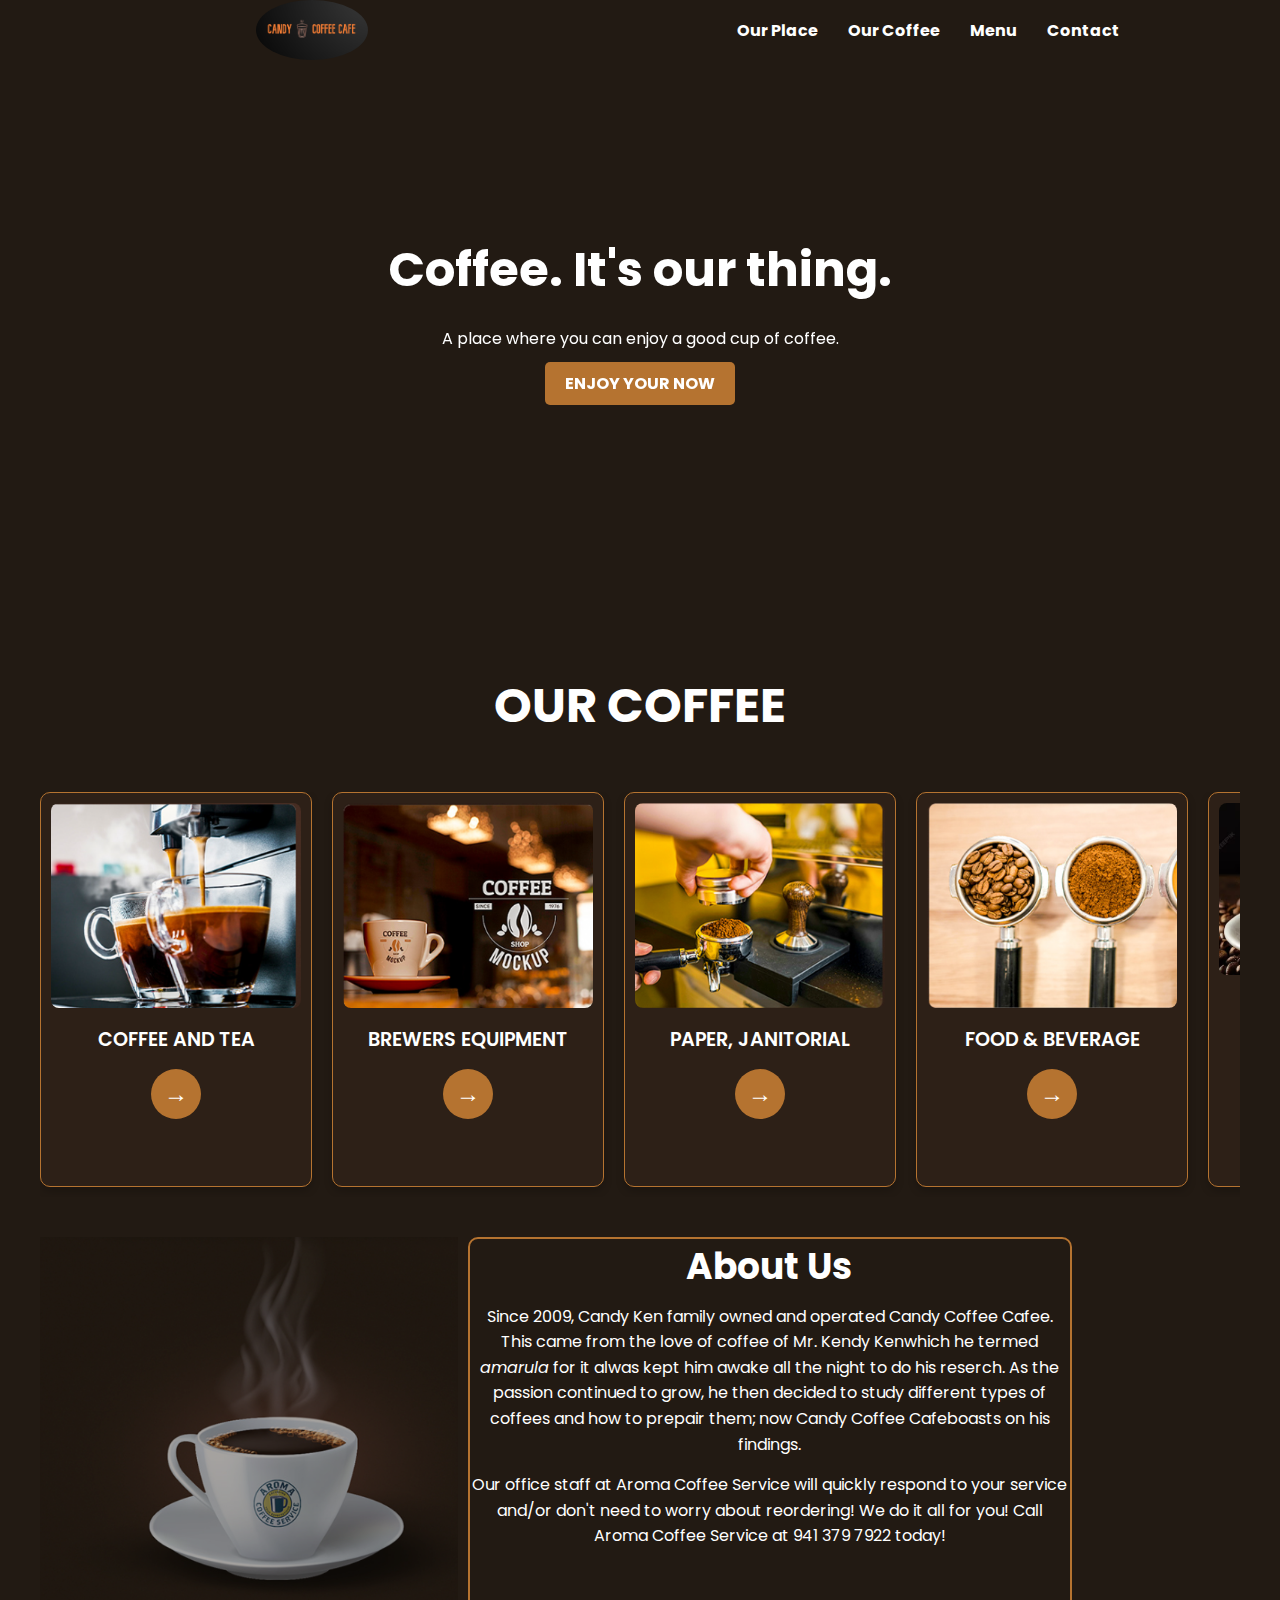
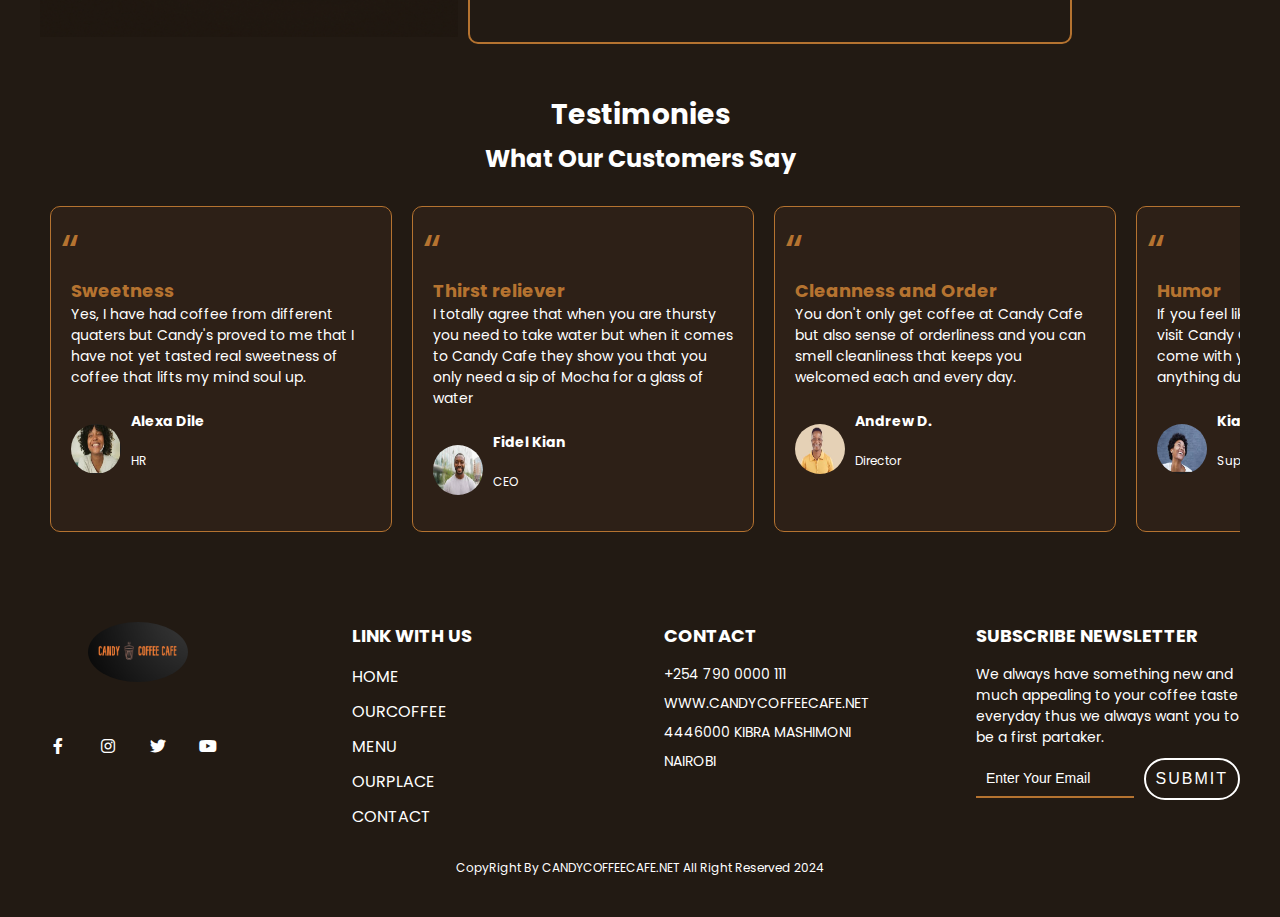
==== index.html @ 26abea7a "Removed slash from css link in index.html" ====
<!DOCTYPE html>
<html lang="en">
  <head>
    <meta charset="UTF-8" />
    <meta name="viewport" content="width=device-width, initial-scale=1.0" />
    <title>Candy Coffee Cafe</title>
    <link rel="stylesheet" href="css/style.css" />
    <link
      rel="stylesheet"
      href="https://cdnjs.cloudflare.com/ajax/libs/font-awesome/6.0.0-beta3/css/all.min.css"
    />
    <link rel="preconnect" href="https://fonts.googleapis.com" />
    <link rel="preconnect" href="https://fonts.gstatic.com" crossorigin />
    <link
      href="https://fonts.googleapis.com/css2?family=Kanit:ital,wght@0,100;0,200;0,300;0,400;0,500;0,600;0,700;0,800;0,900;1,100;1,200;1,300;1,400;1,500;1,600;1,700;1,800;1,900&family=Poppins:ital,wght@0,100;0,200;0,300;0,400;0,500;0,600;0,700;0,800;0,900;1,100;1,200;1,300;1,400;1,500;1,600;1,700;1,800;1,900&display=swap"
      rel="stylesheet"
    />
  </head>
  <body>
    <!-- Navbar -->
    <header>
      <div class="container">
        <nav class="navbar">
          <div class="logo">
            <img src="./images/home/logo.png" alt="logo" class="logo" />
          </div>

          <ul class="nav-links">
            <li><a href="#">Our Place</a></li>
            <li><a href="#">Our Coffee</a></li>
            <li><a href="#">Menu</a></li>
            <li><a href="contact.html" target="_blank">Contact</a></li>
          </ul>
        </nav>

        <!-- Hero Section with Video Background -->
        <section class="hero">
          <video
            class="background-video"
            src="./images/home/hvideo.mp4"
            autoplay
            muted
            loop
          ></video>
          <div class="hero-content">
            <h1>Coffee. It's our thing.</h1>
            <p>A place where you can enjoy a good cup of coffee.</p>
            <a href="#" class="btn">ENJOY YOUR NOW</a>
          </div>
        </section>
      </div>
    </header>

    <section class="our-service">
      <div class="container">
        <h2>OUR COFFEE</h2>
        <div class="service-container service-scrollable">
          <div class="service-card">
            <img src="./images/home/img1.png" alt="Coffee and Tea" />
            <div class="service-content">
              <h3>COFFEE AND TEA</h3>
              <a href="#" class="service-link">
                <span class="arrow">&rarr;</span>
              </a>
            </div>
          </div>
          <div class="service-card">
            <img src="./images/home/img.png" alt="Brewers Equipment" />
            <div class="service-content">
              <h3>BREWERS EQUIPMENT</h3>
              <a href="#" class="service-link">
                <span class="arrow">&rarr;</span>
              </a>
            </div>
          </div>
          <div class="service-card">
            <img src="./images/home/img2.png" alt="Paper, Janitorial" />
            <div class="service-content">
              <h3>PAPER, JANITORIAL</h3>
              <a href="#" class="service-link">
                <span class="arrow">&rarr;</span>
              </a>
            </div>
          </div>
          <div class="service-card">
            <img src="./images/home/img3.png" alt="Food & Beverage" />
            <div class="service-content">
              <h3>FOOD & BEVERAGE</h3>
              <a href="#" class="service-link">
                <span class="arrow">&rarr;</span>
              </a>
            </div>
          </div>

          <div class="service-card">
            <img src="./images/home/img4.png" alt="Brewers Equipment" />
            <div class="service-content">
              <h3>BREWERS EQUIPMENT</h3>
              <a href="#" class="service-link">
                <span class="arrow">&rarr;</span>
              </a>
            </div>
          </div>

          <div class="service-card">
            <img src="./images/home/img5.png" alt="Brewers Equipment" />
            <div class="service-content">
              <h3>BREWERS EQUIPMENT</h3>
              <a href="#" class="service-link">
                <span class="arrow">&rarr;</span>
              </a>
            </div>
          </div>
        </div>
      </div>
    </section>

    <!-- ABOUT US -->
    <div class="container">
      <div class="about-section">
        <div class="coffee-cup">
          <img src="./images/home/abt.png" alt="Coffee Cup" />
        </div>
        <div class="about-content">
          <h2>About Us</h2>
          <p>
            Since 2009, Candy Ken family owned and operated Candy Coffee Cafee. This came from the love of coffee of Mr. Kendy Kenwhich he termed <i>amarula</i> for it alwas kept him awake all the night to do his reserch. As the passion continued to grow, he then decided to study different types of coffees and how to prepair them; now Candy Coffee Cafeboasts on his findings.
          </p>
          <p>
            Our office staff at Aroma Coffee Service will quickly respond to
            your service and/or don't need to worry about reordering! We do it
            all for you! Call Aroma Coffee Service at 941 379 7922 today!
          </p>
          <!-- <button class="shop-button">Shop Now</button> -->
        </div>
      </div>
    </div>

    <!-- testimonials -->
    <section>
      <div class="container">
        <div class="testimonials monials-scrollable">
          <h2 class="title">Testimonies</h2>
          <h3 class="subtitle">What Our Customers Say</h3>

          <div class="testimonial-slider">
            <div class="testimonial-card">
              <div class="quote">“</div>
              <h4>Sweetness</h4>
              <p>
                Yes, I have had coffee from different quaters but Candy's proved
                to me that I have not yet tasted real sweetness of coffee that
                lifts my mind soul up.
              </p>
              <div class="author">
                <img src="./images/home/tet2.png" alt="Customer Image" />
                <div>
                  <p class="name">Alexa Dile</p>
                  <br />
                  <p class="position">HR</p>
                </div>
              </div>
            </div>

            <div class="testimonial-card">
              <div class="quote">“</div>
              <h4>Thirst reliever</h4>
              <p>
                I totally agree that when you are thursty you need to take water
                but when it comes to Candy Cafe they show you that you only need
                a sip of Mocha for a glass of water
              </p>
              <div class="author">
                <img src="./images/home/tet.png" alt="Customer Image" />
                <div>
                  <p class="name">Fidel Kian</p>
                  <br />
                  <p class="position">CEO</p>
                </div>
              </div>
            </div>

            <div class="testimonial-card">
              <div class="quote">“</div>
              <h4>Cleanness and Order</h4>
              <p>
                You don't only get coffee at Candy Cafe but also sense of
                orderliness and you can smell cleanliness that keeps you
                welcomed each and every day.
              </p>
              <div class="author">
                <img src="./images/home/tet3.png" alt="Customer Image" />
                <div>
                  <p class="name">Andrew D.</p>
                  <br />
                  <p class="position">Director</p>
                </div>
              </div>
            </div>

            <div class="testimonial-card">
              <div class="quote">“</div>
              <h4>Humor</h4>
              <p>
                If you feel like you are bored or dull kindly visit Candy Coffee
                Cafe and I bet you will come with your spirits elevated to
                tackle anything during the day.
              </p>
              <div class="author">
                <img src="./images/home/tet1.png" alt="Customer Image" />
                <div>
                  <p class="name">Kiarie Andia</p>
                  <br />
                  <p class="position">Supervisor</p>
                </div>
              </div>
            </div>

            <div class="testimonial-card">
              <div class="quote">“</div>
              <h4>Real Coffee Taste</h4>
              <p>
                Please if you feel like the coffee you make doesn't satisfy your
                urge try paying Candy Coffee Caffee a visit for only there your
                real urge of real coffee will be desolved.
              </p>
              <div class="author">
                <img src="./images/home/tet5.png" alt="Customer Image" />
                <div>
                  <p class="name">Kenny K.</p>
                  <br />
                  <p class="position">Doctor</p>
                </div>
              </div>
            </div>

            <div class="testimonial-card">
              <div class="quote">“</div>
              <h4>Sweet and Swift</h4>
              <p>
                They don't just serve you coffee but they also show you what
                time management looks like interms of serving you the coffee azn
                they don't help you waste your precious time
              </p>
              <div class="author">
                <img src="./images/home/tet6.png" alt="Customer Image" />
                <div>
                  <p class="name">Prince Khan</p>
                  <br />
                  <p class="position">Business-acumen</p>
                </div>
              </div>
            </div>
          </div>
        </div>
      </div>
    </section>

    <!-- Footer -->
    <footer class="footer-container">
      <div class="footer-left">
        <img
          src="./images/home/logo.png"
          alt="Candy coffee cafe Service Logo"
          class="logo"
        />
        <div class="social-icons">
          <a href="#"><i class="fab fa-facebook-f"></i></a>
          <a href="#"><i class="fab fa-instagram"></i></a>
          <a href="#"><i class="fab fa-twitter"></i></a>
          <a href="#"><i class="fab fa-youtube"></i></a>
        </div>
      </div>

      <div class="quick-links">
        <h4>LINK WITH US</h4>
        <ul>
          <li><a href="#">HOME</a></li>
          <li><a href="#">OURCOFFEE</a></li>
          <li><a href="#">MENU</a></li>
          <li><a href="#">OURPLACE</a></li>
          <li><a href="./contact.html" target="_blank">CONTACT</a></li>
        </ul>
      </div>

      <div class="contact-info">
        <h4>CONTACT</h4>
        <p>+254 790 0000 111</p>
        <p><a href="mailto:candycoffeecafe.net">WWW.CANDYCOFFEECAFE.NET</a></p>
        <p>4446000 KIBRA MASHIMONI</p>
        <p>NAIROBI</p>
      </div>

      <div class="newsletter">
        <h4>SUBSCRIBE NEWSLETTER</h4>
        <p>
          We always have something new and much appealing to your coffee taste
          everyday thus we always want you to be a first partaker.
        </p>
        <form>
          <div class="mail-box">
            <input
              type="email"
              name="email"
              placeholder="Enter Your Email"
              class="input"
            />
            <button class="subscribe-btn" type="submit">submit</button>
          </div>
        </form>
      </div>

      <div class="footer-bottom">
        <p>CopyRight By CANDYCOFFEECAFE.NET All Right Reserved 2024</p>
      </div>
    </footer>
  </body>
</html>
---- css/style.css ----
@media (max-width: 600px) {
  .container {
    flex-direction: column;
    align-items: center;
  }
  .cards {
    display: flex;
    justify-content: space-between;
    border-radius: 7px;
    border: 1px solid black;
  }
  .types {
    color: white;
    text-decoration: underline;
    align-items: center;
  }
  .menu {
    color: aliceblue;
    -webkit-text-decoration: wavy;
            text-decoration: wavy;
  }
  .style {
    color: peru;
    text-wrap: wrap;
    flex-shrink: 2%;
  }
  .card {
    justify-content: space-between;
    display: flex;
    border: 1px thick black;
    align-items: center;
  }
  .images {
    box-shadow: #3b2f2f;
    border-radius: 50px;
    padding: 10px;
    position: sticky;
  }
}
.side {
  display: flex;
  height: 1700px;
  align-content: center;
  overflow: scroll;
  box-sizing: border-box;
}

yvonne
.espresso {
  display: flex;
  border: 1px solid white;
  border-radius: 5px;
  align-items: center;
}

.latte {
  display: flex;
  border: 1px solid white;
  border-radius: 5px;
  align-items: center;
}

.red-eye {
  flex-direction: row;
  border: 1px solid white;
  border-radius: 5px;
  align-items: center;
}

.style {
  text-align: center;
  text-wrap: wrap;
}

.black {
  flex-direction: row;
  border: 1px solid white;
  border-radius: 5px;
  align-items: center;
}

.mocha {
  flex-direction: row;
  border: 1px solid white;
  border-radius: 5px;
  align-items: center;
}

.americano {
  flex-direction: row;
  border: 1px solid white;
  border-radius: 5px;
  align-items: center;
}

.flat-white {
  flex-direction: row;
  border: 1px solid white;
  border-radius: 5px;
  align-items: center;
}

.frappe {
  flex-direction: row;
  border: 1px solid white;
  border-radius: 5px;
  align-items: center;
}

.macchiato {
  flex-direction: row;
  border: 1px solid white;
  border-radius: 5px;
  align-items: center;
}

.cold {
  flex-direction: row;
  border: 1px solid white;
  border-radius: 5px;
  align-items: center;
}

.red {
  flex-direction: row;
  border: 1px solid white;
  border-radius: 5px;
  align-items: center;
}

.cafe {
  flex-direction: row;
  border: 1px solid white;
  border-radius: 5px;
  align-items: center;
}

body {
  font-family: "Poppins", sans-serif;

  color: #fff;
  background-color: #221A13;
}

li {
  list-style: none;
  display: flex;
}

li a {
  color: #fff;
}

li a:hover {
  color: #b57330;
}

a {
  text-decoration: none;
}

a {
  color: #fff;
}

a:hover {
  color: #b57330;
}

.container {
  max-width: 80%;
  margin: 10px auto;
  text-align: center;
}

nav {
  background: #221A13;
  position: fixed;
  width: 100%;
  top: 0;
  left: 0;
  z-index: 1;
  /* filter: brightness(.9); */
}

.navbar {
  display: flex;
  justify-content: space-around;
  align-items: center;
}

.logo img {
  height: 60px;
  border-radius: 50%;
}

.nav-links {
  list-style: none;
  padding-left: 50px;
  display: flex;
  gap: 30px;
}

.nav-links a {
  color: white;
  text-decoration: none;
  font-weight: bold;
  transition: color 0.3s, transform 0.3s;
}

.nav-links a:hover {
  color: #FF6C00;
  transform: scale(1.1);
}

.logo {
  height: 60px;
  border-radius: 50%;
  margin-left: 3em;
}

.footer-container {
  display: flex;
  justify-content: space-between;
  align-items: flex-start;
  padding: 40px;
  background-color: #221A13;
  color: #fff;
  flex-wrap: wrap;
}
.footer-container .footer-left,
.footer-container .quick-links,
.footer-container .contact-info,
.footer-container .newsletter {
  width: 22%;
  text-align: left;
}
.footer-container .footer-left h4,
.footer-container .quick-links h4,
.footer-container .contact-info h4,
.footer-container .newsletter h4 {
  font-size: 18px;
  margin-bottom: 15px;
}
.footer-container .footer-left .logo {
  width: 100px;
  margin-bottom: 20px;
}
.footer-container .footer-left .social-icons {
  display: flex;
  gap: 15px;
  justify-content: flex-start;
  margin-top: 20px;
}
.footer-container .footer-left .social-icons a {
  display: inline-block;
  width: 35px;
  height: 35px;
  border-radius: 50%;
  text-align: center;
  line-height: 35px;
  font-size: 16px;
  transition: background-color 0.3s ease;
}
.footer-container .footer-left .social-icons a:hover {
  background-color: #b57330;
  color: #fff;
}
.footer-container .quick-links ul {
  list-style: none;
  padding: 0;
}
.footer-container .quick-links ul li {
  margin-bottom: 10px;
}
.footer-container .quick-links ul li a {
  color: #fff;
  text-decoration: none;
}
.footer-container .quick-links ul li a:hover {
  color: #b57330;
}
.footer-container .contact-info p {
  margin: 8px 0;
  font-size: 14px;
}
.footer-container .contact-info p a {
  color: #fff;
  text-decoration: none;
}
.footer-container .contact-info p a:hover {
  color: #b57330;
}
.footer-container .newsletter p {
  font-size: 14px;
}
.footer-container .newsletter .mail-box {
  display: flex;
  align-items: center;
  gap: 10px;
  margin-top: 10px;
}
.footer-container .newsletter .mail-box .input {
  padding: 10px;
  width: 80%;
  border: none;
  border-bottom: 2px solid #b57330;
  background: none;
  color: #fff;
  font-size: 14px;
}
.footer-container .newsletter .mail-box .input::-moz-placeholder {
  color: #fff;
}
.footer-container .newsletter .mail-box .input::placeholder {
  color: #fff;
}
.footer-container .newsletter .mail-box .subscribe-btn {
  padding: 10px;
  background-color: transparent;
  border: 2px solid #fff;
  color: #fff;
  cursor: pointer;
}
.footer-container .newsletter .mail-box .subscribe-btn i {
  font-size: 16px;
}
.footer-container .newsletter .mail-box .subscribe-btn:hover {
  background-color: #b57330;
  border-color: #b57330;
}
.footer-container .footer-bottom {
  width: 100%;
  text-align: center;
  margin-top: 20px;
  font-size: 12px;
}

@media only screen and (max-width: 768px) {
  .footer-container {
    flex-wrap: wrap;
    text-align: center;
  }
  .footer-container .footer-left,
  .footer-container .quick-links,
  .footer-container .contact-info,
  .footer-container .newsletter {
    width: 100%;
    margin-bottom: 20px;
  }
  .footer-container .newsletter .mail-box {
    justify-content: center;
  }
}
.hero {
  position: relative;
  height: 70vh;
  display: flex;
  justify-content: center;
  align-items: center;
  text-align: center;
  color: #fff;
}

.background-video {
  position: absolute;
  top: 20px;
  left: 0;
  width: 100%;
  height: 70vh;
  -o-object-fit: cover;
     object-fit: cover;
  z-index: -1;
  filter: brightness(0.2);
}

.hero-content {
  z-index: 1;
}

.hero-content h1 {
  font-size: 3rem;
  margin-bottom: 20px;
}

.hero-content p {
  margin-bottom: 20px;
}

.hero .btn {
  background-color: #b57330;
  color: #fff;
  padding: 10px 20px;
  text-decoration: none;
  border-radius: 5px;
  font-weight: bold;
  transition: background 0.3s ease;
}

.hero .btn:hover {
  background-color: #221A13;
}

nav {
  background: #221A13;
  position: fixed;
  width: 100%;
  top: 0;
  left: 0;
  z-index: 1;
  /* filter: brightness(.9); */
}

.navbar {
  display: flex;
  justify-content: space-around;
  align-items: center;
}

.nav-links {
  list-style: none;
  padding-left: 50px;
  display: flex;
  gap: 30px;
}

.nav-links a {
  color: #fff;
  text-decoration: none;
  font-weight: bold;
}

.nav-links a:hover {
  color: #b57330;
}

@media (max-width: 768px) {
  .main-section h1 {
    font-size: 36px;
  }
  .main-section p {
    font-size: 16px;
  }
  .navbar .nav-links {
    /* display: none; */
    max-height: 30vh;
    flex-direction: column;
  }
  .navbar .logo {
    font-size: 20px;
  }
}
@media (max-width: 480px) {
  .main-section h1 {
    font-size: 28px;
  }
  .main-section p {
    font-size: 14px;
  }
}
button {
  padding: 15px;
  background-color: transparent;
  color: #f4a261;
  border: 2px solid #f4a261;
  font-size: 16px;
  cursor: pointer;
  text-transform: uppercase;
  letter-spacing: 2px;
  border-radius: 50px;
  transition: all 0.3s ease;
}
button:hover {
  background-color: #f4a261;
  color: #231915;
}

.contact-section {
  display: flex;
  justify-content: space-between;
  padding: 50px;
  background-color: #231915;
  color: #fff;
  border-radius: 15px;
  position: relative;
  box-shadow: 0 10px 30px rgba(0, 0, 0, 0.5);
}
.contact-section .contact-info h2 {
  font-size: 48px;
  font-weight: bold;
  margin-bottom: 30px;
}
.contact-section .contact-info .info-item {
  margin-bottom: 20px;
}
.contact-section .contact-info .info-item strong {
  display: block;
  font-size: 18px;
  margin-bottom: 10px;
  font-weight: 700;
}
.contact-section .contact-info .info-item p {
  font-size: 16px;
  line-height: 1.5;
}
.contact-section .contact-info .info-item p a {
  color: #f4a261;
  text-decoration: none;
}
.contact-section .contact-info .info-item p a:hover {
  color: #fff;
}
.contact-section .contact-form {
  width: 45%;
  background-color: #2a1f1a;
  padding: 30px;
  border: 1px solid #f4a261;
  border-radius: 15px;
  position: relative;
}
.contact-section .contact-form form {
  display: flex;
  flex-direction: column;
}
.contact-section .contact-form form input {
  padding: 15px;
  margin-bottom: 20px;
  background-color: #1f1a16;
  border: 2px solid #f4a261;
  color: #fff;
  border-radius: 5px;
  font-size: 16px;
  outline: none;
  transition: all 0.3s ease;
}
.contact-section .contact-form form input::-moz-placeholder {
  color: #bdbdbd;
}
.contact-section .contact-form form input::placeholder {
  color: #bdbdbd;
}
.contact-section .contact-form form input:focus {
  border-color: #fff;
  background-color: #2a1f1a;
}
.contact-section .social-icons {
  display: flex;
  flex-direction: column;
  gap: 30px; /* Maintain spacing between icons */
  position: absolute;
  top: 50%;
  transform: translateY(-50%);
  right: -10px; /* Moves the icons to the immediate right of the form without touching the form border */
  z-index: 1; /* Ensure icons are visible but not touching form */
}
.contact-section .social-icons a {
  display: flex;
  justify-content: center;
  align-items: center;
  width: 50px;
  height: 50px;
  background-color: #f4a261;
  border-radius: 50%;
  color: #231915;
  font-size: 20px;
  transition: all 0.3s ease;
}
.contact-section .social-icons a:hover {
  background-color: #fff;
  color: #f4a261;
}

@media screen and (max-width: 768px) {
  .contact-section {
    flex-direction: column;
    padding: 20px;
  }
  .contact-section .contact-info,
  .contact-section .contact-form {
    width: 100%;
    margin-bottom: 20px;
  }
  .contact-section .social-icons {
    position: static;
    flex-direction: row;
    justify-content: center;
    gap: 10px;
  }
}
.our-service {
  text-align: center;
  padding: 40px 20px;
  background-color: #221A13;
}
.our-service h2 {
  font-size: 48px;
  font-weight: bold;
  color: #fff;
  margin-bottom: 50px;
}
.our-service .service-container {
  display: flex;
  justify-content: space-between;
  gap: 30px;
}
.our-service .service-container .service-card {
  background-color: #2D2017;
  border-radius: 15px;
  overflow: hidden;
  width: 100%;
  position: relative;
  box-shadow: 0 10px 30px rgba(0, 0, 0, 0.2);
  transition: transform 0.3s ease;
  cursor: pointer;
}
.our-service .service-container .service-card:hover {
  transform: translateY(-10px);
}
.our-service .service-container .service-card img {
  width: 100%;
  height: 200px;
  -o-object-fit: cover;
     object-fit: cover;
}
.our-service .service-container .service-card .service-content {
  text-align: center;
}
.our-service .service-container .service-card .service-content h3 {
  color: #fff;
  font-weight: 600;
  margin-bottom: 15px;
}
.our-service .service-container .service-card .service-content .service-link {
  display: block;
  margin: 0 auto;
  width: 50px;
  height: 50px;
  border-radius: 50%;
  background-color: #b57330;
  display: flex;
  justify-content: center;
  align-items: center;
  margin-top: 15px;
  transition: background-color 0.3s ease;
}
.our-service .service-container .service-card .service-content .service-link .arrow {
  font-size: 24px;
  color: #fff;
}
.our-service .service-container .service-card .service-content .service-link:hover {
  background-color: #b57330;
}

.our-service .container {
  text-align: center;
}
.our-service .container .service-scrollable {
  display: flex;
  flex-wrap: nowrap;
  gap: 20px;
  overflow-x: auto;
  padding-bottom: 10px;
  /* For all browsers */
  -ms-overflow-style: none;
}
.our-service .container .service-card {
  flex: 0 0 250px; /* Set a fixed width for each card */
  border: 1px solid #b57330;
  padding: 10px;
  border-radius: 10px;
  text-align: center;
  box-shadow: 0 4px 8px rgba(0, 0, 0, 0.2);
}
.our-service .container .service-card img {
  width: 100%;
  height: auto;
  border-radius: 8px;
}
.our-service .container .service-card .service-content {
  margin-top: 10px;
}
.our-service .container .service-card .service-content h3 {
  font-size: 1.2rem;
  margin-bottom: 5px;
}
.our-service .container .service-card .service-content .service-link {
  font-size: 1.5rem;
}

@media screen and (max-width: 768px) {
  .service-container {
    flex-direction: column;
    gap: 20px;
  }
}
.partnership-form {
  max-width: 600px;
  margin: 0 auto;
  padding: 20px;
  border-radius: 10px;
  box-shadow: 0 2px 5px rgba(0, 0, 0, 0.2);
}
.partnership-form label {
  font-weight: bold;
  margin-top: 10px;
  display: block;
  color: #fff;
}
.partnership-form input[type=text],
.partnership-form input[type=email],
.partnership-form input[type=tel],
.partnership-form input[type=url],
.partnership-form textarea,
.partnership-form select {
  width: 100%;
  color: #221A13;
  padding: 10px;
  margin-top: 5px;
  margin-bottom: 15px;
  border: 1px solid rgba(0, 0, 0, 0.2);
  border-radius: 5px;
  background-color: #fff;
}
.partnership-form input[type=radio] {
  margin-right: 5px;
}
.partnership-form button {
  padding: 15px;
  margin: 0 auto;
  display: block;
  background-color: transparent;
  color: #fff;
  border: 2px solid #b57330;
  font-size: 16px;
  cursor: pointer;
  text-transform: uppercase;
  letter-spacing: 2px;
  border-radius: 50px;
  transition: all 0.3s ease;
}
.partnership-form button:hover {
  background-color: #b57330;
  color: #fff;
}
.partnership-form .phone-section {
  display: flex;
  gap: 10px;
}
.partnership-form .phone-section select {
  width: 25%;
}
.partnership-form .phone-section input {
  width: 75%;
}

.all-varieties {
  gap: 3em;
}

.variaties {
  gap: 2em;
}

@media only screen and (max-width: 600px) {
  nav .nav {
    flex-direction: column;
    align-items: center;
  }
  .nav-left, .nav-center, .nav-right {
    width: 100%;
    text-align: center;
  }
  .nav-center ul {
    display: flex;
    flex-direction: column;
    padding: 0;
    margin: 0;
  }
  .nav-center ul li {
    margin-bottom: 10px;
  }
  .menu-container h1, .menu-container span {
    text-align: center;
  }
  .shop-container {
    display: flex;
    flex-direction: column;
    align-items: center;
  }
  .varieties-container {
    flex-direction: column;
    align-items: center;
    text-align: center;
  }
  .variaties-img img {
    max-width: 100%;
  }
  .footer-container {
    display: flex;
    flex-direction: column;
    align-items: center;
    text-align: center;
    width: 100%;
  }
  .footer-left, .quick-links, .newsletter {
    width: 100%;
    margin-bottom: 20px;
  }
  .quick-links ul {
    display: flex;
    flex-direction: column;
  }
  .newsletter .mail-box {
    flex-direction: column;
    align-items: center;
  }
  .newsletter .input {
    width: 100%;
    margin-bottom: 10px;
  }
  .subscribe-btn {
    width: 100%;
  }
}
.monials-scrollable .service-scrollable {
  display: flex;
  flex-wrap: nowrap;
  gap: 20px;
  overflow-x: auto;
  padding-bottom: 10px;
  /* For all browsers */
  -ms-overflow-style: none;
}
.testimonials {
  text-align: center;
  padding: 50px 0;
  background-color: #221A13;
}
.testimonials .title {
  color: #fff;
  font-size: 28px;
  margin-bottom: 5px;
}
.testimonials .subtitle {
  font-size: 24px;
  color: #fff;
  margin-bottom: 30px;
}
.testimonials .testimonial-slider {
  display: flex;
  overflow-x: scroll;
  scroll-behavior: smooth;
}
.testimonials .testimonial-slider .testimonial-card {
  background-color: #2D2017;
  border-radius: 10px;
  border: 1px solid #b57330;
  box-shadow: rgba(0, 0, 0, 0.2);
  margin: 0 10px;
  padding: 20px;
  flex: 0 0 300px;
  position: relative;
  text-align: left;
}
.testimonials .testimonial-slider .testimonial-card .quote {
  font-size: 48px;
  color: #b57330;
  position: absolute;
  top: 10px;
  left: 10px;
}
.testimonials .testimonial-slider .testimonial-card h4 {
  font-size: 18px;
  margin-top: 50px;
  color: #b57330;
}
.testimonials .testimonial-slider .testimonial-card p {
  font-size: 14px;
  color: #fff;
  margin-bottom: 20px;
}
.testimonials .testimonial-slider .testimonial-card .author {
  display: flex;
  align-items: center;
  align-content: center;
}
.testimonials .testimonial-slider .testimonial-card .author img {
  width: 50px;
  height: 50px;
  border-radius: 50%;
  margin-right: 10px;
}
.testimonials .testimonial-slider .testimonial-card .author .name {
  display: inline-block;
  font-weight: bold;
  font-size: 14px;
}
.testimonials .testimonial-slider .testimonial-card .author .position {
  font-size: 12px;
  color: #fff;
}
.testimonials .dots {
  margin-top: 20px;
}

.about-section {
  display: flex;
  border-radius: 10px;
}

.coffee-cup {
  margin-right: 10px;
}
.coffee-cup img {
  opacity: 0.6;
  height: 400px;
}

.about-content {
  border: 2px solid #b57330;
  border-radius: 10px;
  max-width: 50%;
  max-height: 60%;
}
.about-content h2 {
  font-size: 36px;
  margin-bottom: 10px;
}
.about-content p {
  margin-bottom: 15px;
  line-height: 1.6;
}

@media (max-width: 768px) {
  .coffee-cup {
    display: none; /* Hides the coffee cup image */
  }
  .about-section {
    flex-direction: column;
    text-align: center;
    justify-content: center;
    width: 100%;
  }
  .about-content {
    max-width: 100%;
    padding: 0 20px; /* Adds padding to avoid text touching screen edges */
  }
  .about-content h2 {
    font-size: 28px;
  }
  .about-content p {
    font-size: 16px;
  }
  .about-content .shop-button {
    padding: 8px 16px;
    font-size: 14px;
  }
}
/* Responsive for mobile (less than 480px) */
@media (max-width: 480px) {
  .about-content h2 {
    font-size: 24px;
  }
  .about-content p {
    font-size: 14px;
  }
  .shop-button {
    padding: 6px 12px;
    font-size: 12px;
  }
=======
  background-color: #f9f9f9;
  color: #6b4f4f;
  margin: 0;
  padding: 20px;
}


.container {
  max-width: 1200px;
  margin: auto;
}

h1, h2, h3 {
  text-align: center;
}

.best {
  margin-bottom: 20px;
}
.best .menu {
  font-weight: bold;
  color: white;
}

.cards {
  display: flex;
  flex-wrap: wrap;
  justify-content: space-around;
}
.cards .espresso, .cards .latte, .cards .black, .cards .mocha, .cards .americano, .cards .cappuccino, .cards .flat-white, .cards .cafe, .cards .macchiato, .cards .cold, .cards .frappe, .cards .red {
  background-color: #907373;
  border-radius: 8px;
  margin: 10px;
  padding: 15px;
  width: 30%;
}
.cards .espresso h2, .cards .latte h2, .cards .black h2, .cards .mocha h2, .cards .americano h2, .cards .cappuccino h2, .cards .flat-white h2, .cards .cafe h2, .cards .macchiato h2, .cards .cold h2, .cards .frappe h2, .cards .red h2 {
  margin: 0;
}
.cards .espresso .image, .cards .latte .image, .cards .black .image, .cards .mocha .image, .cards .americano .image, .cards .cappuccino .image, .cards .flat-white .image, .cards .cafe .image, .cards .macchiato .image, .cards .cold .image, .cards .frappe .image, .cards .red .image {
  display: flex;
  justify-content: center;
  margin: 10px 0;
}
.cards .espresso h3, .cards .latte h3, .cards .black h3, .cards .mocha h3, .cards .americano h3, .cards .cappuccino h3, .cards .flat-white h3, .cards .cafe h3, .cards .macchiato h3, .cards .cold h3, .cards .frappe h3, .cards .red h3 {
  text-align: left;
  margin-top: 10px;
}

.espresso, .latte, .black, .mocha, .americano, .cappuccino, .flat-white, .cafe, .macchiato, .cold, .frappe, .red {
  width: 90%;
}

.types {
  color: white;
  text-decoration: underline;
  align-items: center;
  list-style-type: none;
  padding: 0;
}
.types li {
  margin: 5px 0;
  font-weight: 500;
}

* {
  margin: 0;
  padding: 0;
}

.our-place {
  background-color: black;
}
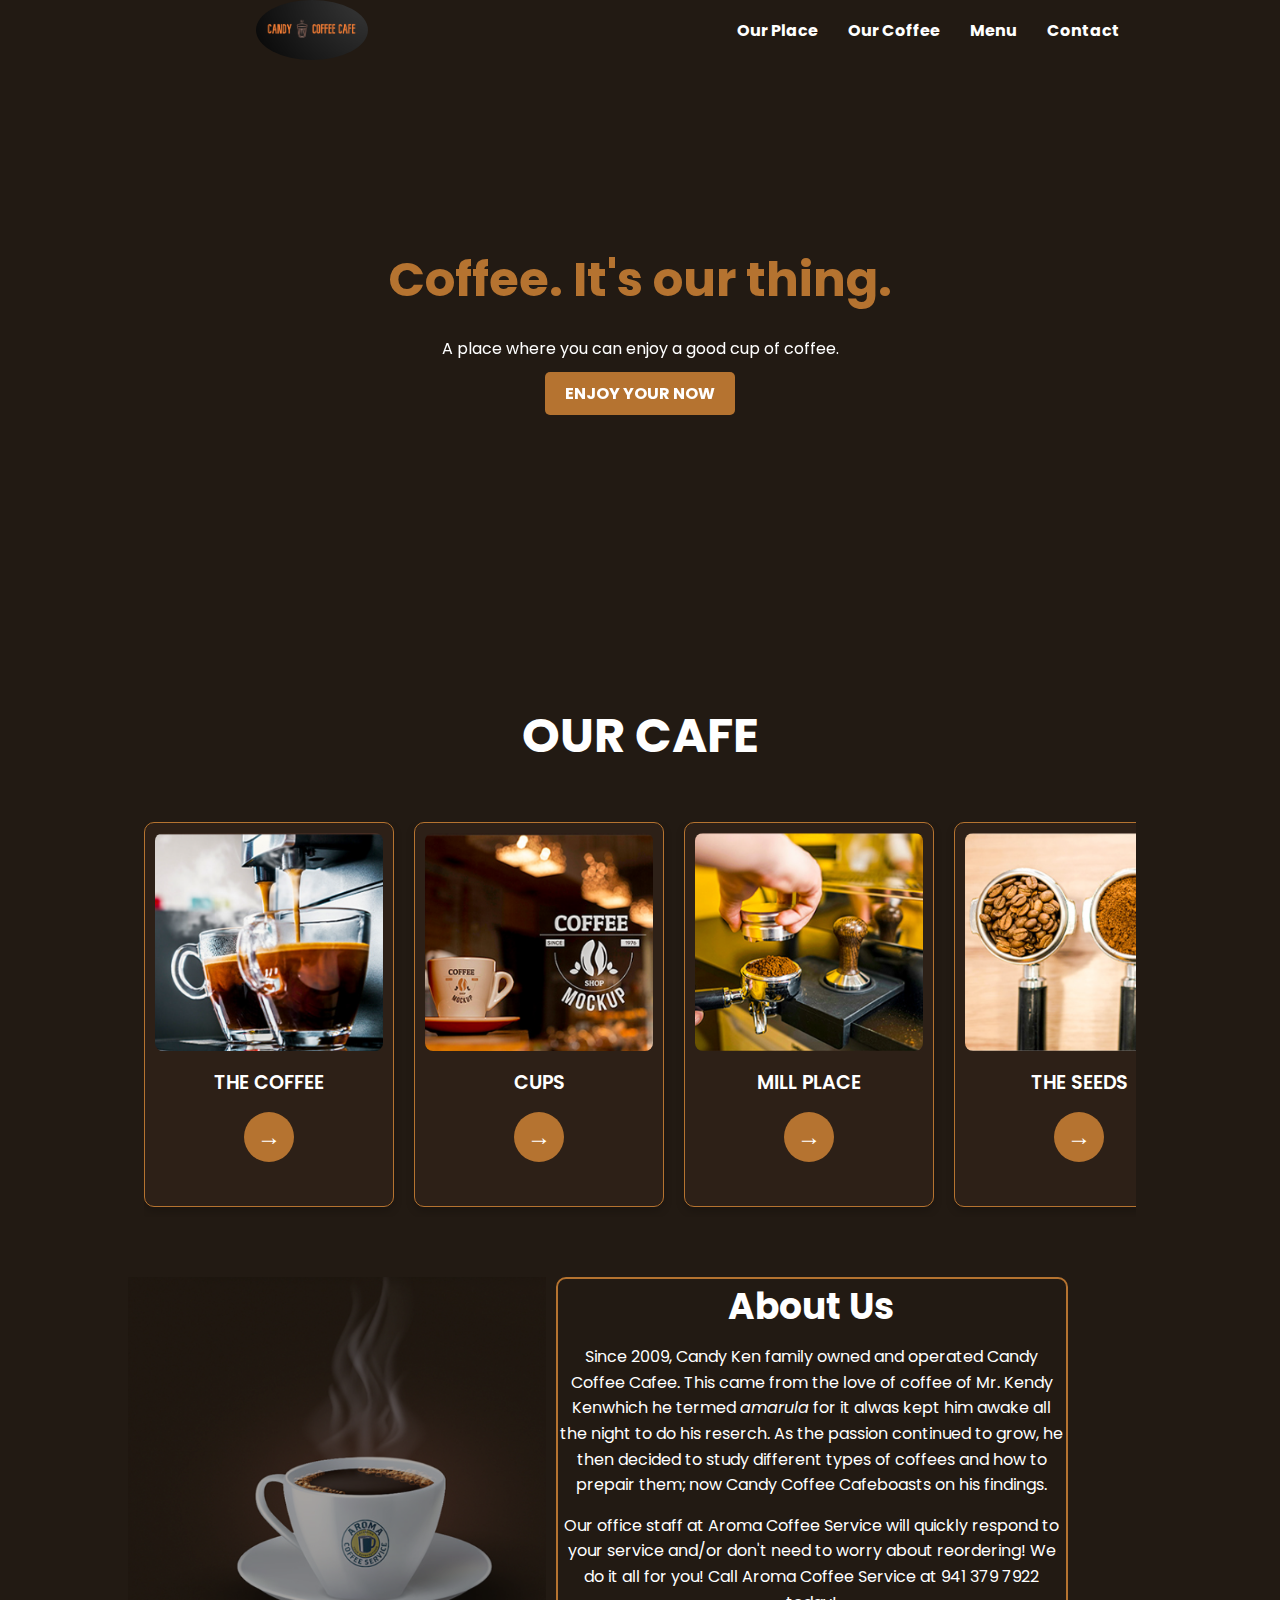
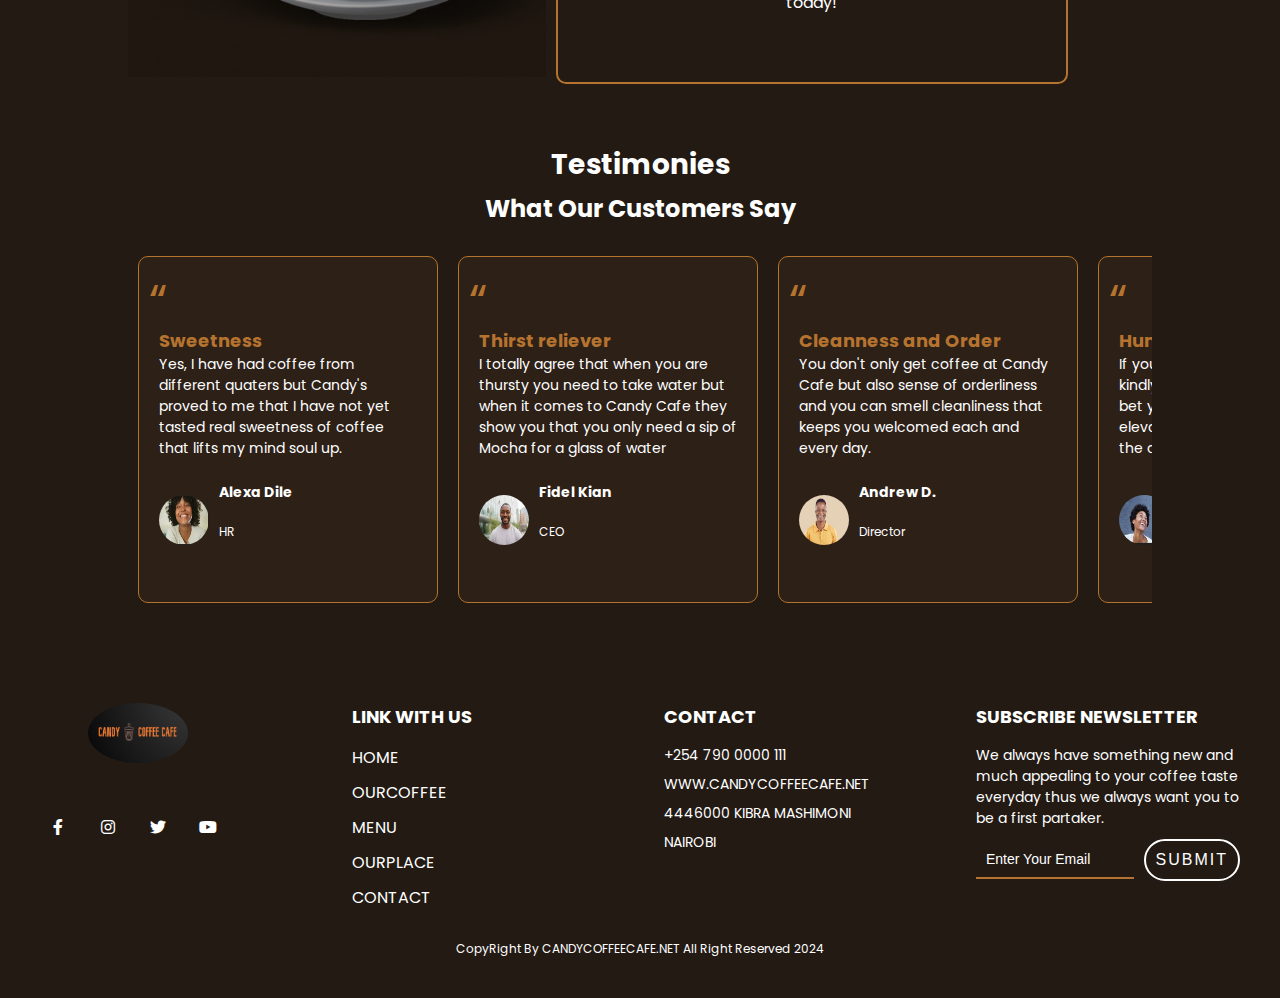
==== commit ec4b48d6: "made the our coffee.html and ensured that all is worjing well" ====
--- a/index.html
+++ b/index.html
@@ -22,12 +22,12 @@
       <div class="container">
         <nav class="navbar">
           <div class="logo">
-            <img src="./images/home/logo.png" alt="logo" class="logo" />
+            <a href="index.html" target="_blank"><img src="./images/home/logo.png" alt="logo" class="logo" /></a>
           </div>
 
           <ul class="nav-links">
             <li><a href="#">Our Place</a></li>
-            <li><a href="#">Our Coffee</a></li>
+            <li><a href="our-coffee.html" target="_blank">Our Coffee</a></li>
             <li><a href="#">Menu</a></li>
             <li><a href="contact.html" target="_blank">Contact</a></li>
           </ul>
@@ -53,12 +53,12 @@
 
     <section class="our-service">
       <div class="container">
-        <h2>OUR COFFEE</h2>
+        <h2>OUR CAFE</h2>
         <div class="service-container service-scrollable">
           <div class="service-card">
             <img src="./images/home/img1.png" alt="Coffee and Tea" />
             <div class="service-content">
-              <h3>COFFEE AND TEA</h3>
+              <h3>THE COFFEE</h3>
               <a href="#" class="service-link">
                 <span class="arrow">&rarr;</span>
               </a>
@@ -67,7 +67,7 @@
           <div class="service-card">
             <img src="./images/home/img.png" alt="Brewers Equipment" />
             <div class="service-content">
-              <h3>BREWERS EQUIPMENT</h3>
+              <h3>CUPS</h3>
               <a href="#" class="service-link">
                 <span class="arrow">&rarr;</span>
               </a>
@@ -76,7 +76,7 @@
           <div class="service-card">
             <img src="./images/home/img2.png" alt="Paper, Janitorial" />
             <div class="service-content">
-              <h3>PAPER, JANITORIAL</h3>
+              <h3>MILL PLACE</h3>
               <a href="#" class="service-link">
                 <span class="arrow">&rarr;</span>
               </a>
@@ -85,27 +85,27 @@
           <div class="service-card">
             <img src="./images/home/img3.png" alt="Food & Beverage" />
             <div class="service-content">
-              <h3>FOOD & BEVERAGE</h3>
-              <a href="#" class="service-link">
-                <span class="arrow">&rarr;</span>
-              </a>
-            </div>
-          </div>
-
-          <div class="service-card">
-            <img src="./images/home/img4.png" alt="Brewers Equipment" />
-            <div class="service-content">
-              <h3>BREWERS EQUIPMENT</h3>
-              <a href="#" class="service-link">
-                <span class="arrow">&rarr;</span>
-              </a>
-            </div>
-          </div>
-
-          <div class="service-card">
-            <img src="./images/home/img5.png" alt="Brewers Equipment" />
-            <div class="service-content">
-              <h3>BREWERS EQUIPMENT</h3>
+              <h3>THE SEEDS</h3>
+              <a href="#" class="service-link">
+                <span class="arrow">&rarr;</span>
+              </a>
+            </div>
+          </div>
+
+          <div class="service-card">
+            <img src="./images/coffe/anr.png" alt="Brewers Equipment" />
+            <div class="service-content">
+              <h3>THE CAFE</h3>
+              <a href="#" class="service-link">
+                <span class="arrow">&rarr;</span>
+              </a>
+            </div>
+          </div>
+
+          <div class="service-card">
+            <img src="./images/coffe/anr1.png" alt="Brewers Equipment" height="120%"/>
+            <div class="service-content">
+              <h3>THE ELEVATION</h3>
               <a href="#" class="service-link">
                 <span class="arrow">&rarr;</span>
               </a>
@@ -265,18 +265,18 @@
           class="logo"
         />
         <div class="social-icons">
-          <a href="#"><i class="fab fa-facebook-f"></i></a>
-          <a href="#"><i class="fab fa-instagram"></i></a>
-          <a href="#"><i class="fab fa-twitter"></i></a>
-          <a href="#"><i class="fab fa-youtube"></i></a>
+          <a href="https://www.facebook.com/login" target="_blank"><i class="fab fa-facebook-f"></i></a>
+          <a href="https://www.instagram.com/" target="_blank"><i class="fab fa-instagram"></i></a>
+          <a href="https://x.com/" target="_blank"><i class="fab fa-twitter"></i></a>
+          <a href="https://www.youtube.com/" target="_blank"><i class="fab fa-youtube"></i></a>
         </div>
       </div>
 
       <div class="quick-links">
         <h4>LINK WITH US</h4>
         <ul>
-          <li><a href="#">HOME</a></li>
-          <li><a href="#">OURCOFFEE</a></li>
+          <li><a href="index.html" target="_blank">HOME</a></li>
+          <li><a href="our-coffee.html" target="_blank">OURCOFFEE</a></li>
           <li><a href="#">MENU</a></li>
           <li><a href="#">OURPLACE</a></li>
           <li><a href="./contact.html" target="_blank">CONTACT</a></li>
--- a/css/style.css
+++ b/css/style.css
@@ -1,143 +1,11 @@
-@media (max-width: 600px) {
-  .container {
-    flex-direction: column;
-    align-items: center;
-  }
-  .cards {
-    display: flex;
-    justify-content: space-between;
-    border-radius: 7px;
-    border: 1px solid black;
-  }
-  .types {
-    color: white;
-    text-decoration: underline;
-    align-items: center;
-  }
-  .menu {
-    color: aliceblue;
-    -webkit-text-decoration: wavy;
-            text-decoration: wavy;
-  }
-  .style {
-    color: peru;
-    text-wrap: wrap;
-    flex-shrink: 2%;
-  }
-  .card {
-    justify-content: space-between;
-    display: flex;
-    border: 1px thick black;
-    align-items: center;
-  }
-  .images {
-    box-shadow: #3b2f2f;
-    border-radius: 50px;
-    padding: 10px;
-    position: sticky;
-  }
-}
-.side {
-  display: flex;
-  height: 1700px;
-  align-content: center;
-  overflow: scroll;
+* {
+  padding: 0;
+  margin: 0;
   box-sizing: border-box;
-}
-
-yvonne
-.espresso {
-  display: flex;
-  border: 1px solid white;
-  border-radius: 5px;
-  align-items: center;
-}
-
-.latte {
-  display: flex;
-  border: 1px solid white;
-  border-radius: 5px;
-  align-items: center;
-}
-
-.red-eye {
-  flex-direction: row;
-  border: 1px solid white;
-  border-radius: 5px;
-  align-items: center;
-}
-
-.style {
-  text-align: center;
-  text-wrap: wrap;
-}
-
-.black {
-  flex-direction: row;
-  border: 1px solid white;
-  border-radius: 5px;
-  align-items: center;
-}
-
-.mocha {
-  flex-direction: row;
-  border: 1px solid white;
-  border-radius: 5px;
-  align-items: center;
-}
-
-.americano {
-  flex-direction: row;
-  border: 1px solid white;
-  border-radius: 5px;
-  align-items: center;
-}
-
-.flat-white {
-  flex-direction: row;
-  border: 1px solid white;
-  border-radius: 5px;
-  align-items: center;
-}
-
-.frappe {
-  flex-direction: row;
-  border: 1px solid white;
-  border-radius: 5px;
-  align-items: center;
-}
-
-.macchiato {
-  flex-direction: row;
-  border: 1px solid white;
-  border-radius: 5px;
-  align-items: center;
-}
-
-.cold {
-  flex-direction: row;
-  border: 1px solid white;
-  border-radius: 5px;
-  align-items: center;
-}
-
-.red {
-  flex-direction: row;
-  border: 1px solid white;
-  border-radius: 5px;
-  align-items: center;
-}
-
-.cafe {
-  flex-direction: row;
-  border: 1px solid white;
-  border-radius: 5px;
-  align-items: center;
 }
 
 body {
   font-family: "Poppins", sans-serif;
-
   color: #fff;
   background-color: #221A13;
 }
@@ -673,7 +541,7 @@
 }
 .our-service .container .service-card img {
   width: 100%;
-  height: auto;
+  height: 60%;
   border-radius: 8px;
 }
 .our-service .container .service-card .service-content {
@@ -695,7 +563,7 @@
 }
 .partnership-form {
   max-width: 600px;
-  margin: 0 auto;
+  margin: 30px auto;
   padding: 20px;
   border-radius: 10px;
   box-shadow: 0 2px 5px rgba(0, 0, 0, 0.2);
@@ -710,9 +578,8 @@
 .partnership-form input[type=email],
 .partnership-form input[type=tel],
 .partnership-form input[type=url],
-.partnership-form textarea,
 .partnership-form select {
-  width: 100%;
+  width: 50%;
   color: #221A13;
   padding: 10px;
   margin-top: 5px;
@@ -721,6 +588,14 @@
   border-radius: 5px;
   background-color: #fff;
 }
+.partnership-form textarea {
+  border-radius: 5px;
+  resize: none;
+  width: 100%;
+  height: auto;
+  margin-bottom: 15px;
+  border: 1px solid rgba(0, 0, 0, 0.2);
+}
 .partnership-form input[type=radio] {
   margin-right: 5px;
 }
@@ -753,84 +628,15 @@
   width: 75%;
 }
 
-.all-varieties {
-  gap: 3em;
-}
-
-.variaties {
-  gap: 2em;
-}
-
-@media only screen and (max-width: 600px) {
-  nav .nav {
-    flex-direction: column;
-    align-items: center;
-  }
-  .nav-left, .nav-center, .nav-right {
-    width: 100%;
-    text-align: center;
-  }
-  .nav-center ul {
-    display: flex;
-    flex-direction: column;
-    padding: 0;
-    margin: 0;
-  }
-  .nav-center ul li {
-    margin-bottom: 10px;
-  }
-  .menu-container h1, .menu-container span {
-    text-align: center;
-  }
-  .shop-container {
-    display: flex;
-    flex-direction: column;
-    align-items: center;
-  }
-  .varieties-container {
-    flex-direction: column;
-    align-items: center;
-    text-align: center;
-  }
-  .variaties-img img {
-    max-width: 100%;
-  }
-  .footer-container {
-    display: flex;
-    flex-direction: column;
-    align-items: center;
-    text-align: center;
-    width: 100%;
-  }
-  .footer-left, .quick-links, .newsletter {
-    width: 100%;
-    margin-bottom: 20px;
-  }
-  .quick-links ul {
-    display: flex;
-    flex-direction: column;
-  }
-  .newsletter .mail-box {
-    flex-direction: column;
-    align-items: center;
-  }
-  .newsletter .input {
-    width: 100%;
-    margin-bottom: 10px;
-  }
-  .subscribe-btn {
-    width: 100%;
-  }
-}
 .monials-scrollable .service-scrollable {
   display: flex;
   flex-wrap: nowrap;
   gap: 20px;
   overflow-x: auto;
   padding-bottom: 10px;
-  /* For all browsers */
   -ms-overflow-style: none;
 }
+
 .testimonials {
   text-align: center;
   padding: 50px 0;
@@ -968,77 +774,43 @@
     padding: 6px 12px;
     font-size: 12px;
   }
-=======
-  background-color: #f9f9f9;
-  color: #6b4f4f;
-  margin: 0;
+}
+h1 {
+  text-align: center;
+  font-size: 2.5rem;
+  color: #b57330;
+}
+
+.coffee-menu {
+  margin: 50px auto;
+}
+.coffee-menu .menu-grid {
+  display: grid;
+  grid-template-columns: repeat(auto-fit, minmax(200px, 1fr));
+  gap: 20px;
+}
+.coffee-menu .menu-grid .menu-item {
+  background-color: #2D2017;
+  border-radius: 10px;
+  box-shadow: 0 4px 8px rgba(0, 0, 0, 0.2);
+  text-align: center;
   padding: 20px;
-}
-
-
-.container {
-  max-width: 1200px;
-  margin: auto;
-}
-
-h1, h2, h3 {
-  text-align: center;
-}
-
-.best {
-  margin-bottom: 20px;
-}
-.best .menu {
-  font-weight: bold;
-  color: white;
-}
-
-.cards {
-  display: flex;
-  flex-wrap: wrap;
-  justify-content: space-around;
-}
-.cards .espresso, .cards .latte, .cards .black, .cards .mocha, .cards .americano, .cards .cappuccino, .cards .flat-white, .cards .cafe, .cards .macchiato, .cards .cold, .cards .frappe, .cards .red {
-  background-color: #907373;
-  border-radius: 8px;
-  margin: 10px;
-  padding: 15px;
-  width: 30%;
-}
-.cards .espresso h2, .cards .latte h2, .cards .black h2, .cards .mocha h2, .cards .americano h2, .cards .cappuccino h2, .cards .flat-white h2, .cards .cafe h2, .cards .macchiato h2, .cards .cold h2, .cards .frappe h2, .cards .red h2 {
-  margin: 0;
-}
-.cards .espresso .image, .cards .latte .image, .cards .black .image, .cards .mocha .image, .cards .americano .image, .cards .cappuccino .image, .cards .flat-white .image, .cards .cafe .image, .cards .macchiato .image, .cards .cold .image, .cards .frappe .image, .cards .red .image {
-  display: flex;
-  justify-content: center;
+  border: 2px solid #b57330;
+}
+.coffee-menu .menu-grid .menu-item img {
+  width: 100%;
+  height: 60%;
+  border-radius: 10px;
+}
+.coffee-menu .menu-grid .menu-item h2 {
+  font-size: 1.5rem;
   margin: 10px 0;
-}
-.cards .espresso h3, .cards .latte h3, .cards .black h3, .cards .mocha h3, .cards .americano h3, .cards .cappuccino h3, .cards .flat-white h3, .cards .cafe h3, .cards .macchiato h3, .cards .cold h3, .cards .frappe h3, .cards .red h3 {
-  text-align: left;
-  margin-top: 10px;
-}
-
-.espresso, .latte, .black, .mocha, .americano, .cappuccino, .flat-white, .cafe, .macchiato, .cold, .frappe, .red {
-  width: 90%;
-}
-
-.types {
-  color: white;
-  text-decoration: underline;
-  align-items: center;
-  list-style-type: none;
-  padding: 0;
-}
-.types li {
-  margin: 5px 0;
-  font-weight: 500;
-}
-
-* {
-  margin: 0;
-  padding: 0;
-}
-
-.our-place {
-  background-color: black;
+  color: #fff;
+}
+.coffee-menu .menu-grid .menu-item p {
+  font-size: 1rem;
+  color: #fff;
+}
+.coffee-menu .menu-grid .menu-item p:last-child {
+  font-style: italic;
 }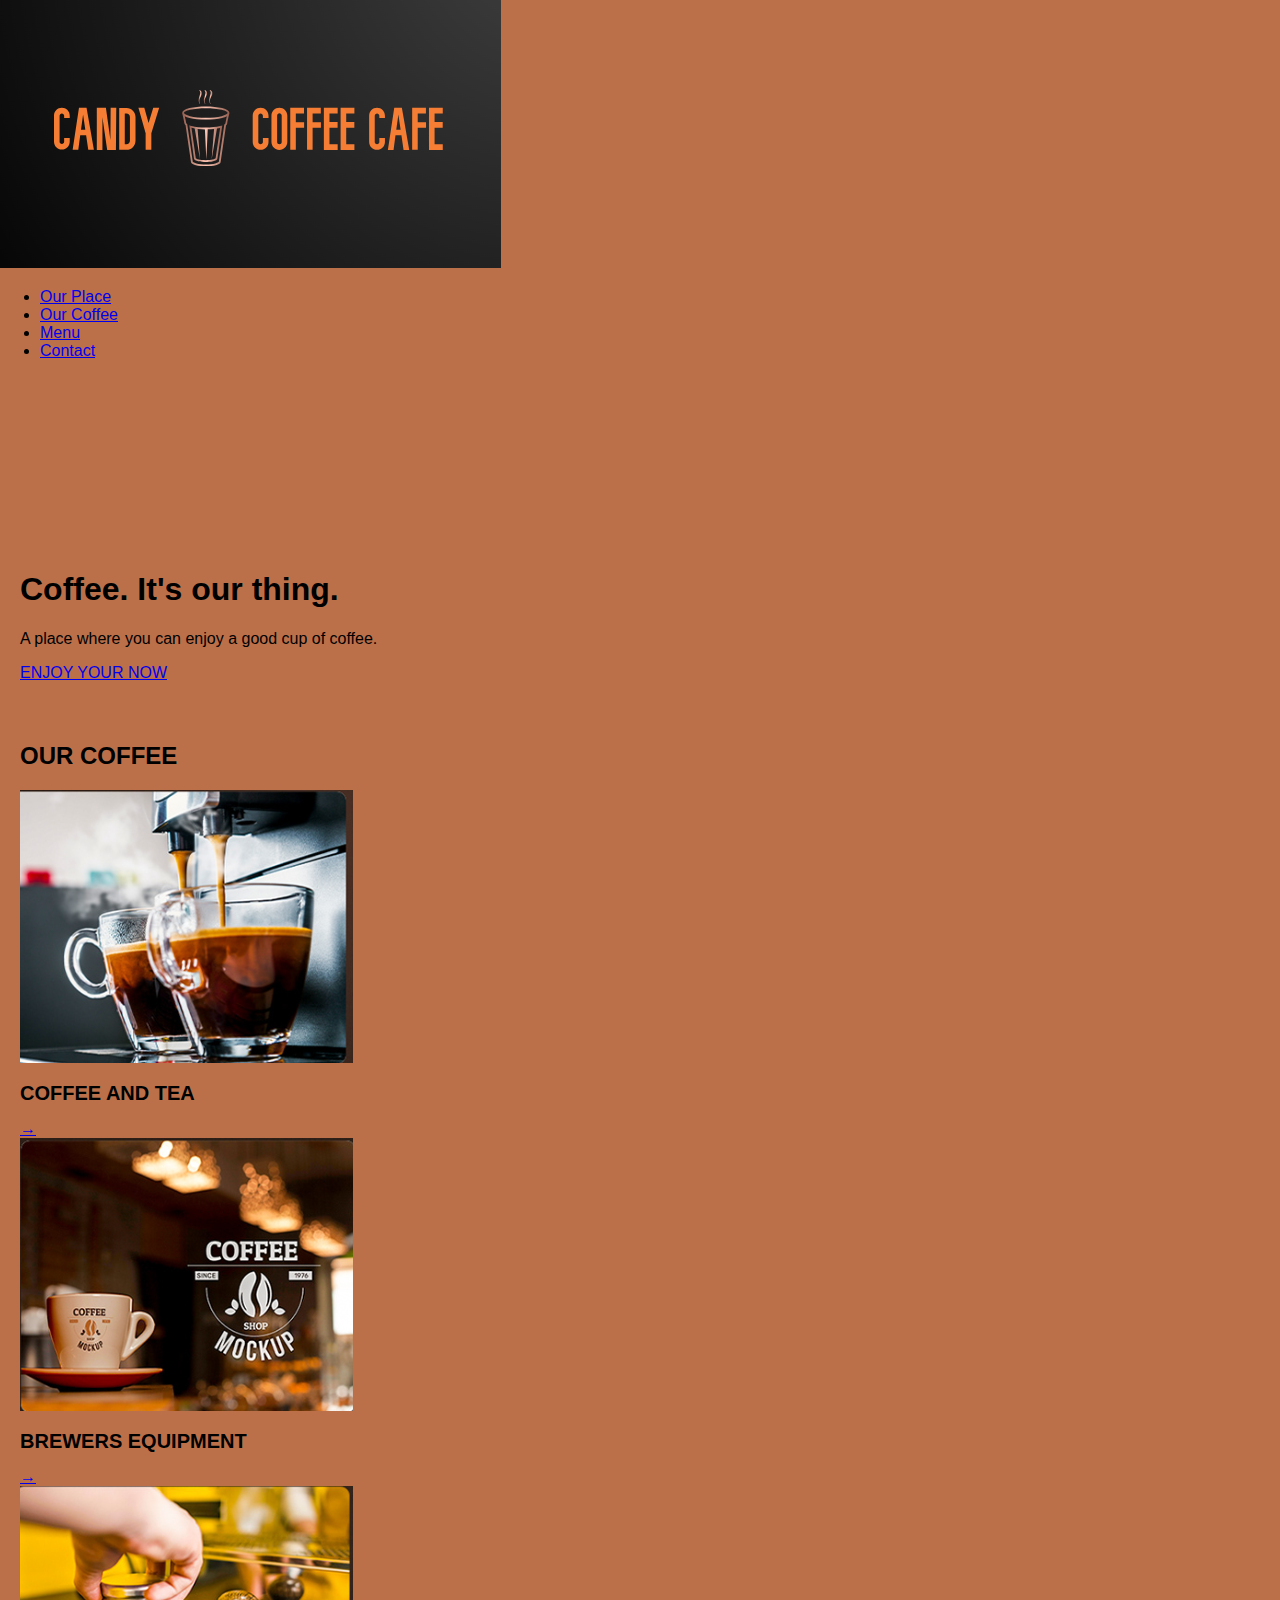
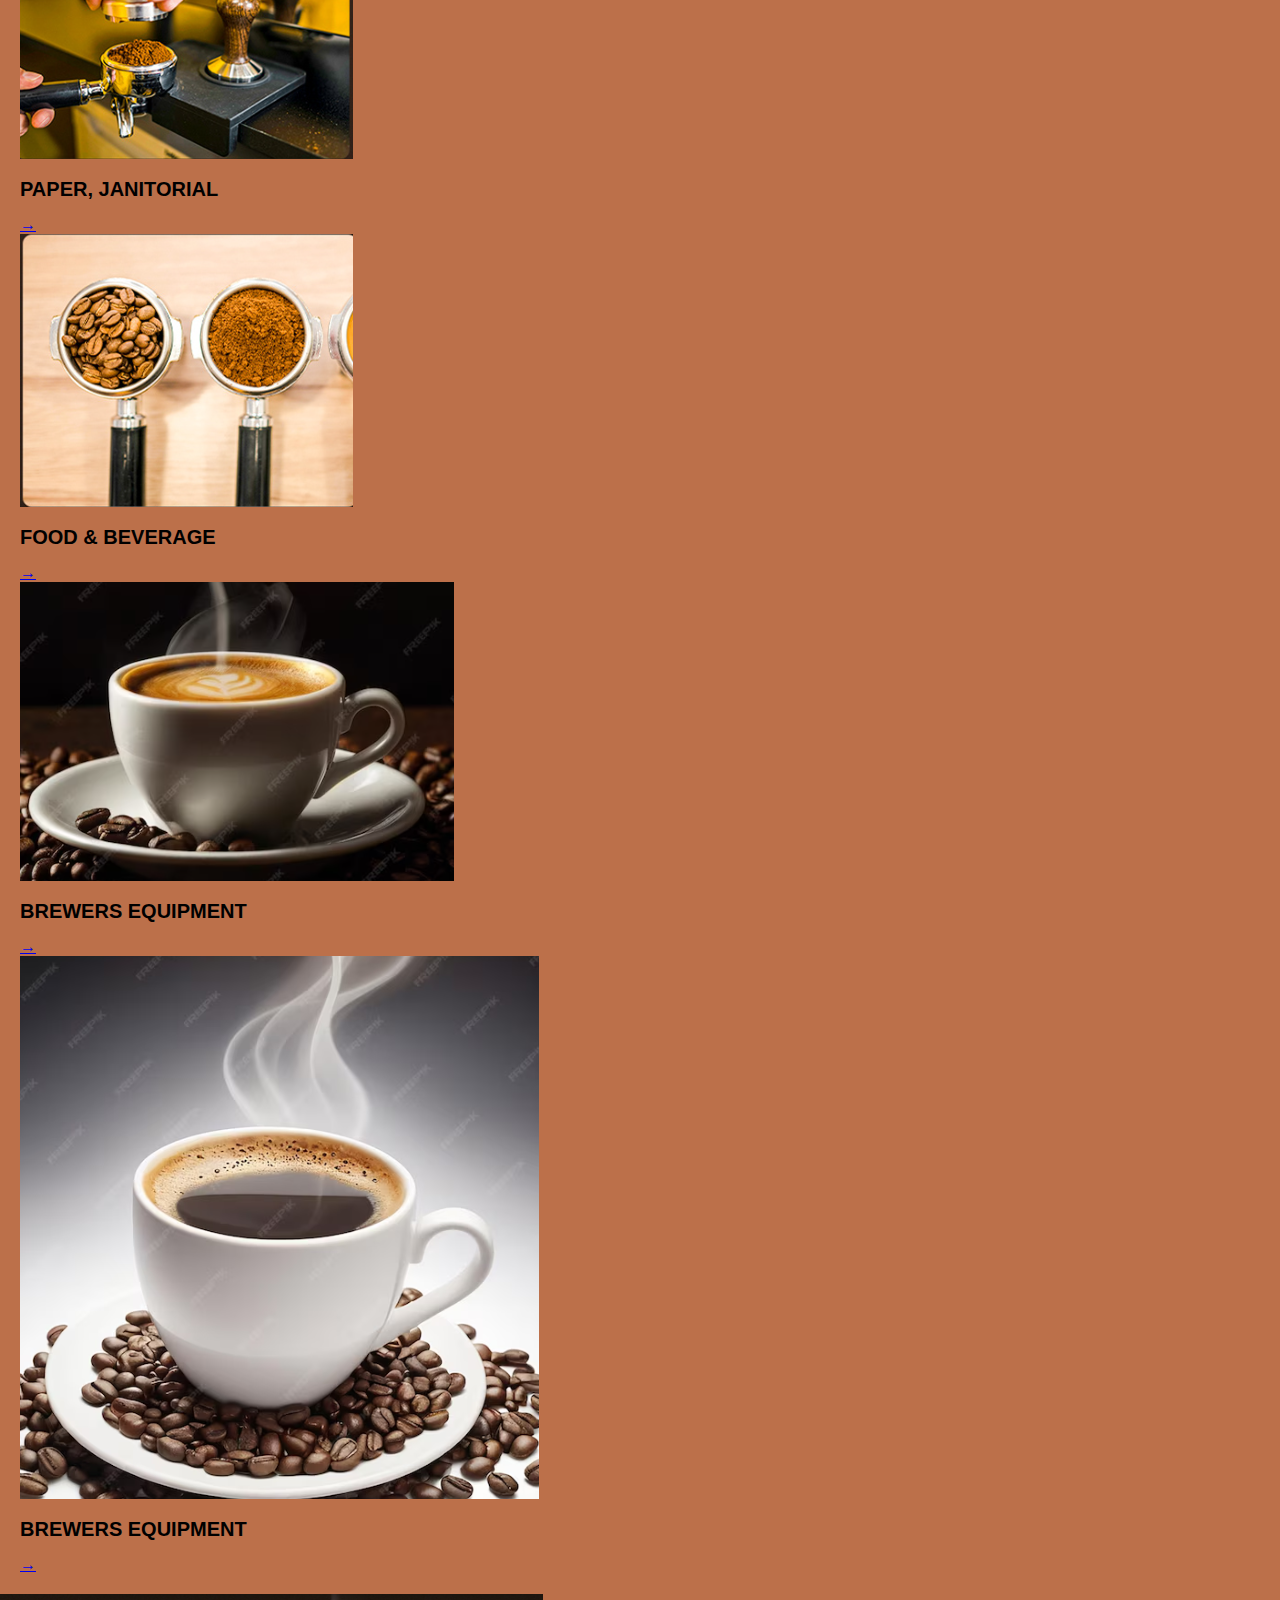
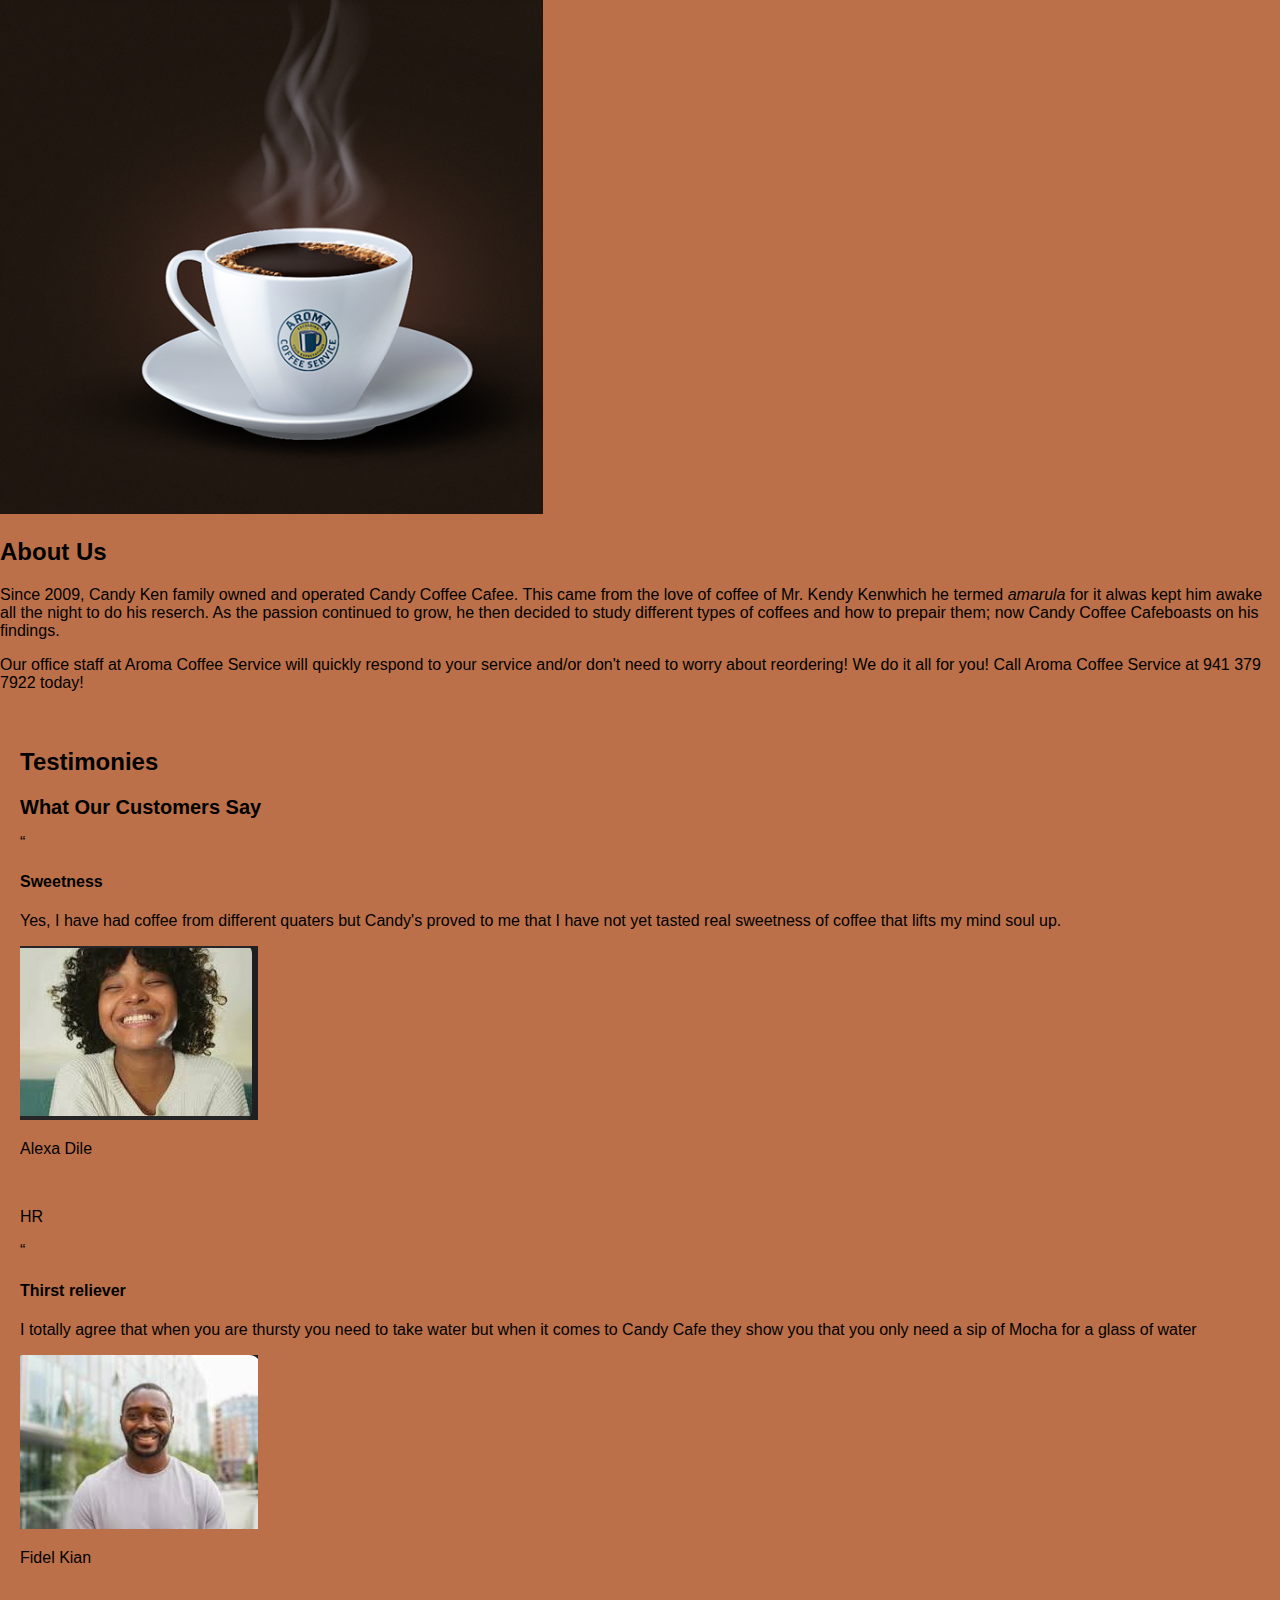
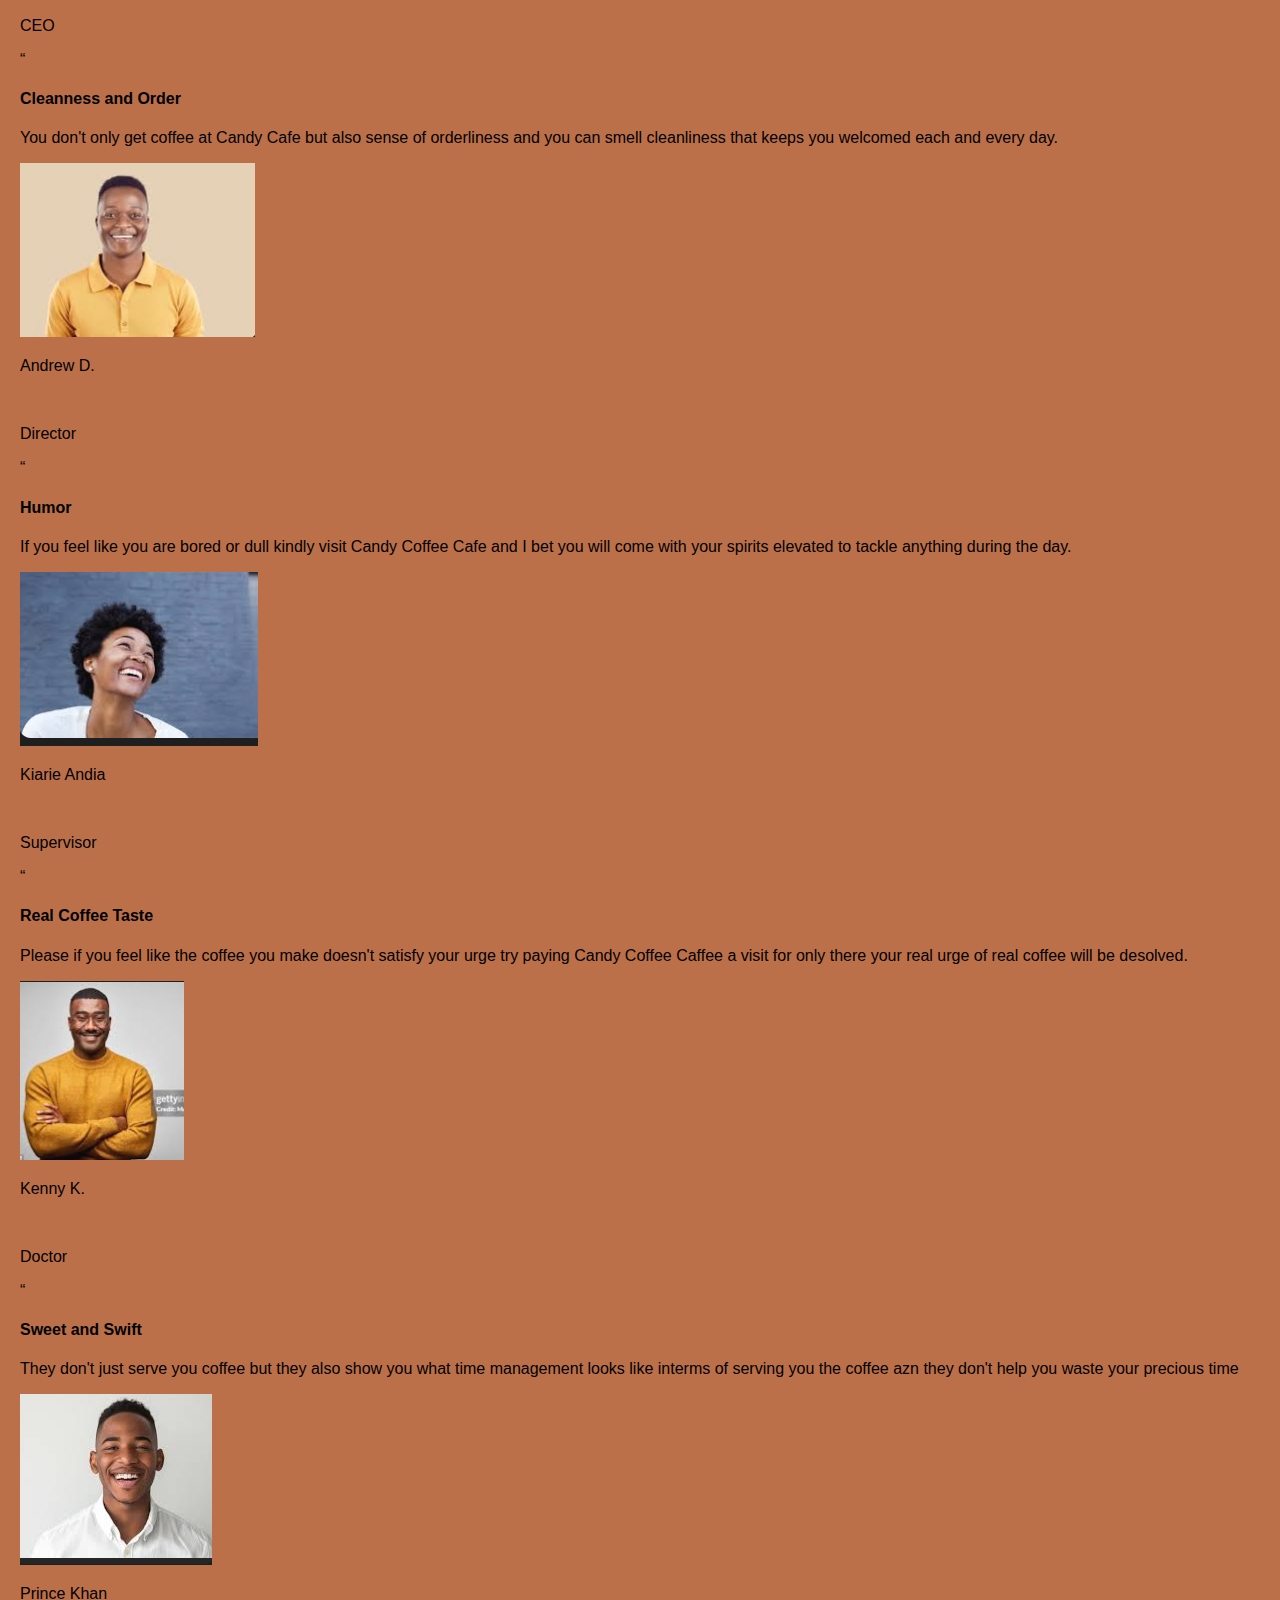
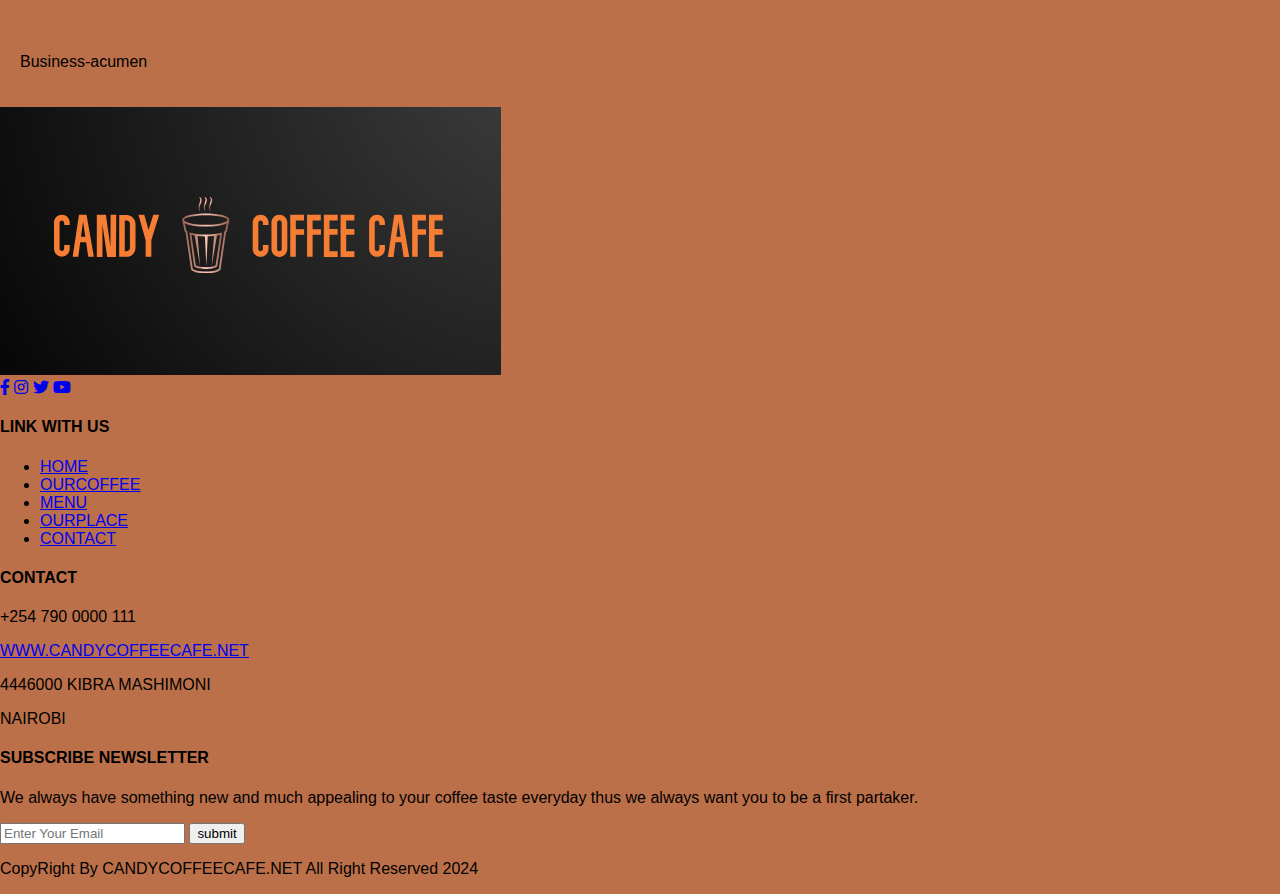
==== commit ca76f3f4: "now done the menu" ====
--- a/index.html
+++ b/index.html
@@ -4,7 +4,7 @@
     <meta charset="UTF-8" />
     <meta name="viewport" content="width=device-width, initial-scale=1.0" />
     <title>Candy Coffee Cafe</title>
-    <link rel="stylesheet" href="css/style.css" />
+    <link rel="stylesheet" href="/css/style.css" />
     <link
       rel="stylesheet"
       href="https://cdnjs.cloudflare.com/ajax/libs/font-awesome/6.0.0-beta3/css/all.min.css"
@@ -22,12 +22,12 @@
       <div class="container">
         <nav class="navbar">
           <div class="logo">
-            <a href="index.html" target="_blank"><img src="./images/home/logo.png" alt="logo" class="logo" /></a>
+            <img src="./images/home/logo.png" alt="logo" class="logo" />
           </div>
 
           <ul class="nav-links">
             <li><a href="#">Our Place</a></li>
-            <li><a href="our-coffee.html" target="_blank">Our Coffee</a></li>
+            <li><a href="#">Our Coffee</a></li>
             <li><a href="#">Menu</a></li>
             <li><a href="contact.html" target="_blank">Contact</a></li>
           </ul>
@@ -53,12 +53,12 @@
 
     <section class="our-service">
       <div class="container">
-        <h2>OUR CAFE</h2>
+        <h2>OUR COFFEE</h2>
         <div class="service-container service-scrollable">
           <div class="service-card">
             <img src="./images/home/img1.png" alt="Coffee and Tea" />
             <div class="service-content">
-              <h3>THE COFFEE</h3>
+              <h3>COFFEE AND TEA</h3>
               <a href="#" class="service-link">
                 <span class="arrow">&rarr;</span>
               </a>
@@ -67,7 +67,7 @@
           <div class="service-card">
             <img src="./images/home/img.png" alt="Brewers Equipment" />
             <div class="service-content">
-              <h3>CUPS</h3>
+              <h3>BREWERS EQUIPMENT</h3>
               <a href="#" class="service-link">
                 <span class="arrow">&rarr;</span>
               </a>
@@ -76,7 +76,7 @@
           <div class="service-card">
             <img src="./images/home/img2.png" alt="Paper, Janitorial" />
             <div class="service-content">
-              <h3>MILL PLACE</h3>
+              <h3>PAPER, JANITORIAL</h3>
               <a href="#" class="service-link">
                 <span class="arrow">&rarr;</span>
               </a>
@@ -85,27 +85,27 @@
           <div class="service-card">
             <img src="./images/home/img3.png" alt="Food & Beverage" />
             <div class="service-content">
-              <h3>THE SEEDS</h3>
-              <a href="#" class="service-link">
-                <span class="arrow">&rarr;</span>
-              </a>
-            </div>
-          </div>
-
-          <div class="service-card">
-            <img src="./images/coffe/anr.png" alt="Brewers Equipment" />
-            <div class="service-content">
-              <h3>THE CAFE</h3>
-              <a href="#" class="service-link">
-                <span class="arrow">&rarr;</span>
-              </a>
-            </div>
-          </div>
-
-          <div class="service-card">
-            <img src="./images/coffe/anr1.png" alt="Brewers Equipment" height="120%"/>
-            <div class="service-content">
-              <h3>THE ELEVATION</h3>
+              <h3>FOOD & BEVERAGE</h3>
+              <a href="#" class="service-link">
+                <span class="arrow">&rarr;</span>
+              </a>
+            </div>
+          </div>
+
+          <div class="service-card">
+            <img src="./images/home/img4.png" alt="Brewers Equipment" />
+            <div class="service-content">
+              <h3>BREWERS EQUIPMENT</h3>
+              <a href="#" class="service-link">
+                <span class="arrow">&rarr;</span>
+              </a>
+            </div>
+          </div>
+
+          <div class="service-card">
+            <img src="./images/home/img5.png" alt="Brewers Equipment" />
+            <div class="service-content">
+              <h3>BREWERS EQUIPMENT</h3>
               <a href="#" class="service-link">
                 <span class="arrow">&rarr;</span>
               </a>
@@ -265,18 +265,18 @@
           class="logo"
         />
         <div class="social-icons">
-          <a href="https://www.facebook.com/login" target="_blank"><i class="fab fa-facebook-f"></i></a>
-          <a href="https://www.instagram.com/" target="_blank"><i class="fab fa-instagram"></i></a>
-          <a href="https://x.com/" target="_blank"><i class="fab fa-twitter"></i></a>
-          <a href="https://www.youtube.com/" target="_blank"><i class="fab fa-youtube"></i></a>
+          <a href="#"><i class="fab fa-facebook-f"></i></a>
+          <a href="#"><i class="fab fa-instagram"></i></a>
+          <a href="#"><i class="fab fa-twitter"></i></a>
+          <a href="#"><i class="fab fa-youtube"></i></a>
         </div>
       </div>
 
       <div class="quick-links">
         <h4>LINK WITH US</h4>
         <ul>
-          <li><a href="index.html" target="_blank">HOME</a></li>
-          <li><a href="our-coffee.html" target="_blank">OURCOFFEE</a></li>
+          <li><a href="#">HOME</a></li>
+          <li><a href="#">OURCOFFEE</a></li>
           <li><a href="#">MENU</a></li>
           <li><a href="#">OURPLACE</a></li>
           <li><a href="./contact.html" target="_blank">CONTACT</a></li>
--- a/css/style.css
+++ b/css/style.css
@@ -1,11 +1,318 @@
-* {
-  padding: 0;
-  margin: 0;
-  box-sizing: border-box;
-}
-
+@media screen and (max-width: 600px) {
+  .container {
+    flex-direction: column;
+    align-items: center;
+  }
+}
 body {
   font-family: "Poppins", sans-serif;
+  margin: 0;
+  padding: 0;
+  background-color: #6f4c3e;
+}
+
+.nav {
+  display: flex;
+  justify-content: space-between;
+  align-items: center;
+  background-color: #6f4c3e;
+  padding: 10px 20px;
+}
+.nav .logo img {
+  width: 12vw;
+  border-radius: 50%;
+}
+.nav .links a {
+  color: #f0e68c;
+  margin: 0 15px;
+  text-decoration: none;
+}
+.nav .links a:hover {
+  text-decoration: underline;
+}
+
+.card img {
+  border: #333;
+  border-radius: 50%;
+  width: 45vw;
+  height: 12vh;
+  border: 1px solid black;
+}
+
+.shop-upper {
+  background-color: #f0e68c;
+  padding: 20px;
+}
+.shop-upper .shop-upper-links {
+  display: flex;
+  justify-content: space-around;
+}
+.shop-upper .shop-upper-links a {
+  color: #6f4c3e;
+  text-decoration: none;
+  font-weight: bold;
+}
+.shop-upper .shop-upper-links a:hover {
+  text-decoration: underline;
+}
+
+.common {
+  display: flex;
+  flex-wrap: wrap;
+  justify-content: space-around;
+  padding: 20px;
+}
+.common .card {
+  background-color: #fff;
+  border: 1px solid #ddd;
+  border-radius: 8px;
+  padding: 15px;
+  margin: 10px;
+  text-align: center;
+  width: 200px;
+}
+.common .card img {
+  width: 60px;
+}
+.common .card h1 {
+  color: #6f4c3e;
+  font-size: 1.2em;
+  margin: 10px 0;
+}
+.common .card h2 {
+  color: #555;
+  font-size: 1em;
+}
+.common .card h3 {
+  color: #777;
+  font-size: 0.9em;
+}
+.common .card button {
+  background-color: #a0522d;
+  color: #fff;
+  border: none;
+  padding: 10px 15px;
+  border-radius: 5px;
+  cursor: pointer;
+  transition: background-color 0.3s;
+}
+.common .card button:hover {
+  background-color: #783e22;
+}
+
+.footer {
+  background-color: #333;
+  color: #f0e68c;
+  padding: 20px;
+  display: flex;
+  justify-content: space-around;
+}
+.footer .footer-holder-1,
+.footer .footer-holder-2,
+.footer .footer-holder-3 {
+  flex: 1;
+  padding: 10px;
+}
+.footer .footer-holder-1 h1,
+.footer .footer-holder-2 h1,
+.footer .footer-holder-3 h1 {
+  font-size: 1.2em;
+}
+.footer .footer-holder-1 .social-media img,
+.footer .footer-holder-2 .social-media img,
+.footer .footer-holder-3 .social-media img {
+  width: 30px;
+  margin-right: 10px;
+}
+
+body {
+  font-family: "poppins", sans-serif;
+  background-color: #fff;
+  margin: 0;
+  padding: 0;
+}
+
+section {
+  padding: 20px;
+}
+
+.center {
+  display: flex;
+  align-items: center;
+}
+
+.place {
+  color: #fff;
+}
+
+.placey {
+  color: #fff;
+  font-weight: bold;
+  margin-bottom: 10px;
+  display: grid;
+  align-items: center;
+  flex-direction: row;
+}
+
+h2 {
+  font-size: 24px;
+  margin: 20px 0;
+}
+
+h3 {
+  font-size: 20px;
+  margin: 15px 0;
+}
+
+.para {
+  margin: 10px 0;
+}
+.para p {
+  font-size: 16px;
+  line-height: 1.5;
+}
+
+.flex-container {
+  display: grid;
+  flex-wrap: wrap;
+  justify-content: space-around;
+  margin: 20px 0;
+  flex-direction: row;
+  align-items: center;
+}
+.flex-container img {
+  margin: 10px;
+  border-radius: 50%;
+}
+
+.sections {
+  margin-top: 30px;
+}
+.sections h2 {
+  margin-bottom: 20px;
+}
+.sections h3 {
+  margin: 10px 0;
+}
+
+.blak {
+  display: inline-block;
+  margin-right: 10px;
+}
+.blak img {
+  display: block;
+}
+
+@media (max-width: 600px) {
+  .container {
+    flex-direction: column;
+    align-items: center;
+  }
+}
+body {
+  font-family: "Arial", sans-serif;
+  background-color: #BC704A;
+  margin: 0;
+  padding: 0;
+}
+
+<<<<<<< HEAD
+section {
+  padding: 20px;
+=======
+yvonne
+.espresso {
+  display: flex;
+  border: 1px solid white;
+  border-radius: 5px;
+  align-items: center;
+}
+
+.latte {
+  display: flex;
+  border: 1px solid white;
+  border-radius: 5px;
+  align-items: center;
+}
+
+.red-eye {
+  flex-direction: row;
+  border: 1px solid white;
+  border-radius: 5px;
+  align-items: center;
+}
+
+.style {
+  text-align: center;
+  text-wrap: wrap;
+}
+
+.black {
+  flex-direction: row;
+  border: 1px solid white;
+  border-radius: 5px;
+  align-items: center;
+}
+
+.mocha {
+  flex-direction: row;
+  border: 1px solid white;
+  border-radius: 5px;
+  align-items: center;
+}
+
+.americano {
+  flex-direction: row;
+  border: 1px solid white;
+  border-radius: 5px;
+  align-items: center;
+}
+
+.flat-white {
+  flex-direction: row;
+  border: 1px solid white;
+  border-radius: 5px;
+  align-items: center;
+}
+
+.frappe {
+  flex-direction: row;
+  border: 1px solid white;
+  border-radius: 5px;
+  align-items: center;
+}
+
+.macchiato {
+  flex-direction: row;
+  border: 1px solid white;
+  border-radius: 5px;
+  align-items: center;
+}
+
+.cold {
+  flex-direction: row;
+  border: 1px solid white;
+  border-radius: 5px;
+  align-items: center;
+}
+
+.red {
+  flex-direction: row;
+  border: 1px solid white;
+  border-radius: 5px;
+  align-items: center;
+}
+
+.cafe {
+  flex-direction: row;
+  border: 1px solid white;
+  border-radius: 5px;
+  align-items: center;
+}
+
+body {
+  font-family: "Poppins", sans-serif;
+
   color: #fff;
   background-color: #221A13;
 }
@@ -541,7 +848,7 @@
 }
 .our-service .container .service-card img {
   width: 100%;
-  height: 60%;
+  height: auto;
   border-radius: 8px;
 }
 .our-service .container .service-card .service-content {
@@ -563,7 +870,7 @@
 }
 .partnership-form {
   max-width: 600px;
-  margin: 30px auto;
+  margin: 0 auto;
   padding: 20px;
   border-radius: 10px;
   box-shadow: 0 2px 5px rgba(0, 0, 0, 0.2);
@@ -578,8 +885,9 @@
 .partnership-form input[type=email],
 .partnership-form input[type=tel],
 .partnership-form input[type=url],
+.partnership-form textarea,
 .partnership-form select {
-  width: 50%;
+  width: 100%;
   color: #221A13;
   padding: 10px;
   margin-top: 5px;
@@ -587,14 +895,6 @@
   border: 1px solid rgba(0, 0, 0, 0.2);
   border-radius: 5px;
   background-color: #fff;
-}
-.partnership-form textarea {
-  border-radius: 5px;
-  resize: none;
-  width: 100%;
-  height: auto;
-  margin-bottom: 15px;
-  border: 1px solid rgba(0, 0, 0, 0.2);
 }
 .partnership-form input[type=radio] {
   margin-right: 5px;
@@ -628,15 +928,84 @@
   width: 75%;
 }
 
+.all-varieties {
+  gap: 3em;
+}
+
+.variaties {
+  gap: 2em;
+}
+
+@media only screen and (max-width: 600px) {
+  nav .nav {
+    flex-direction: column;
+    align-items: center;
+  }
+  .nav-left, .nav-center, .nav-right {
+    width: 100%;
+    text-align: center;
+  }
+  .nav-center ul {
+    display: flex;
+    flex-direction: column;
+    padding: 0;
+    margin: 0;
+  }
+  .nav-center ul li {
+    margin-bottom: 10px;
+  }
+  .menu-container h1, .menu-container span {
+    text-align: center;
+  }
+  .shop-container {
+    display: flex;
+    flex-direction: column;
+    align-items: center;
+  }
+  .varieties-container {
+    flex-direction: column;
+    align-items: center;
+    text-align: center;
+  }
+  .variaties-img img {
+    max-width: 100%;
+  }
+  .footer-container {
+    display: flex;
+    flex-direction: column;
+    align-items: center;
+    text-align: center;
+    width: 100%;
+  }
+  .footer-left, .quick-links, .newsletter {
+    width: 100%;
+    margin-bottom: 20px;
+  }
+  .quick-links ul {
+    display: flex;
+    flex-direction: column;
+  }
+  .newsletter .mail-box {
+    flex-direction: column;
+    align-items: center;
+  }
+  .newsletter .input {
+    width: 100%;
+    margin-bottom: 10px;
+  }
+  .subscribe-btn {
+    width: 100%;
+  }
+}
 .monials-scrollable .service-scrollable {
   display: flex;
   flex-wrap: nowrap;
   gap: 20px;
   overflow-x: auto;
   padding-bottom: 10px;
+  /* For all browsers */
   -ms-overflow-style: none;
 }
-
 .testimonials {
   text-align: center;
   padding: 50px 0;
@@ -774,43 +1143,69 @@
     padding: 6px 12px;
     font-size: 12px;
   }
-}
-h1 {
-  text-align: center;
-  font-size: 2.5rem;
-  color: #b57330;
-}
-
-.coffee-menu {
-  margin: 50px auto;
-}
-.coffee-menu .menu-grid {
-  display: grid;
-  grid-template-columns: repeat(auto-fit, minmax(200px, 1fr));
-  gap: 20px;
-}
-.coffee-menu .menu-grid .menu-item {
-  background-color: #2D2017;
-  border-radius: 10px;
-  box-shadow: 0 4px 8px rgba(0, 0, 0, 0.2);
-  text-align: center;
+=======
+  background-color: #f9f9f9;
+  color: #6b4f4f;
+  margin: 0;
   padding: 20px;
-  border: 2px solid #b57330;
-}
-.coffee-menu .menu-grid .menu-item img {
-  width: 100%;
-  height: 60%;
-  border-radius: 10px;
-}
-.coffee-menu .menu-grid .menu-item h2 {
-  font-size: 1.5rem;
+}
+
+
+.container {
+  max-width: 1200px;
+  margin: auto;
+>>>>>>> 97df45c8d2906d7a2c4b2022ea89fa8e56e4dfa1
+}
+
+.place {
+  color: #fff;
+  font-weight: bold;
+  margin-bottom: 10px;
+}
+
+h2 {
+  font-size: 24px;
+  margin: 20px 0;
+}
+
+h3 {
+  font-size: 20px;
+  margin: 15px 0;
+}
+
+.para {
   margin: 10px 0;
-  color: #fff;
-}
-.coffee-menu .menu-grid .menu-item p {
-  font-size: 1rem;
-  color: #fff;
-}
-.coffee-menu .menu-grid .menu-item p:last-child {
-  font-style: italic;
+}
+.para p {
+  font-size: 16px;
+  line-height: 1.5;
+}
+
+.flex-container {
+  display: flex;
+  flex-wrap: wrap;
+  justify-content: space-around;
+  margin: 20px 0;
+}
+.flex-container img {
+  margin: 10px;
+  border-radius: 5px;
+}
+
+.sections {
+  margin-top: 30px;
+}
+.sections h2 {
+  margin-bottom: 20px;
+}
+.sections h3 {
+  margin: 10px 0;
+}
+
+.blak {
+  display: inline-block;
+  margin-right: 10px;
+}
+.blak img {
+  display: block;
 }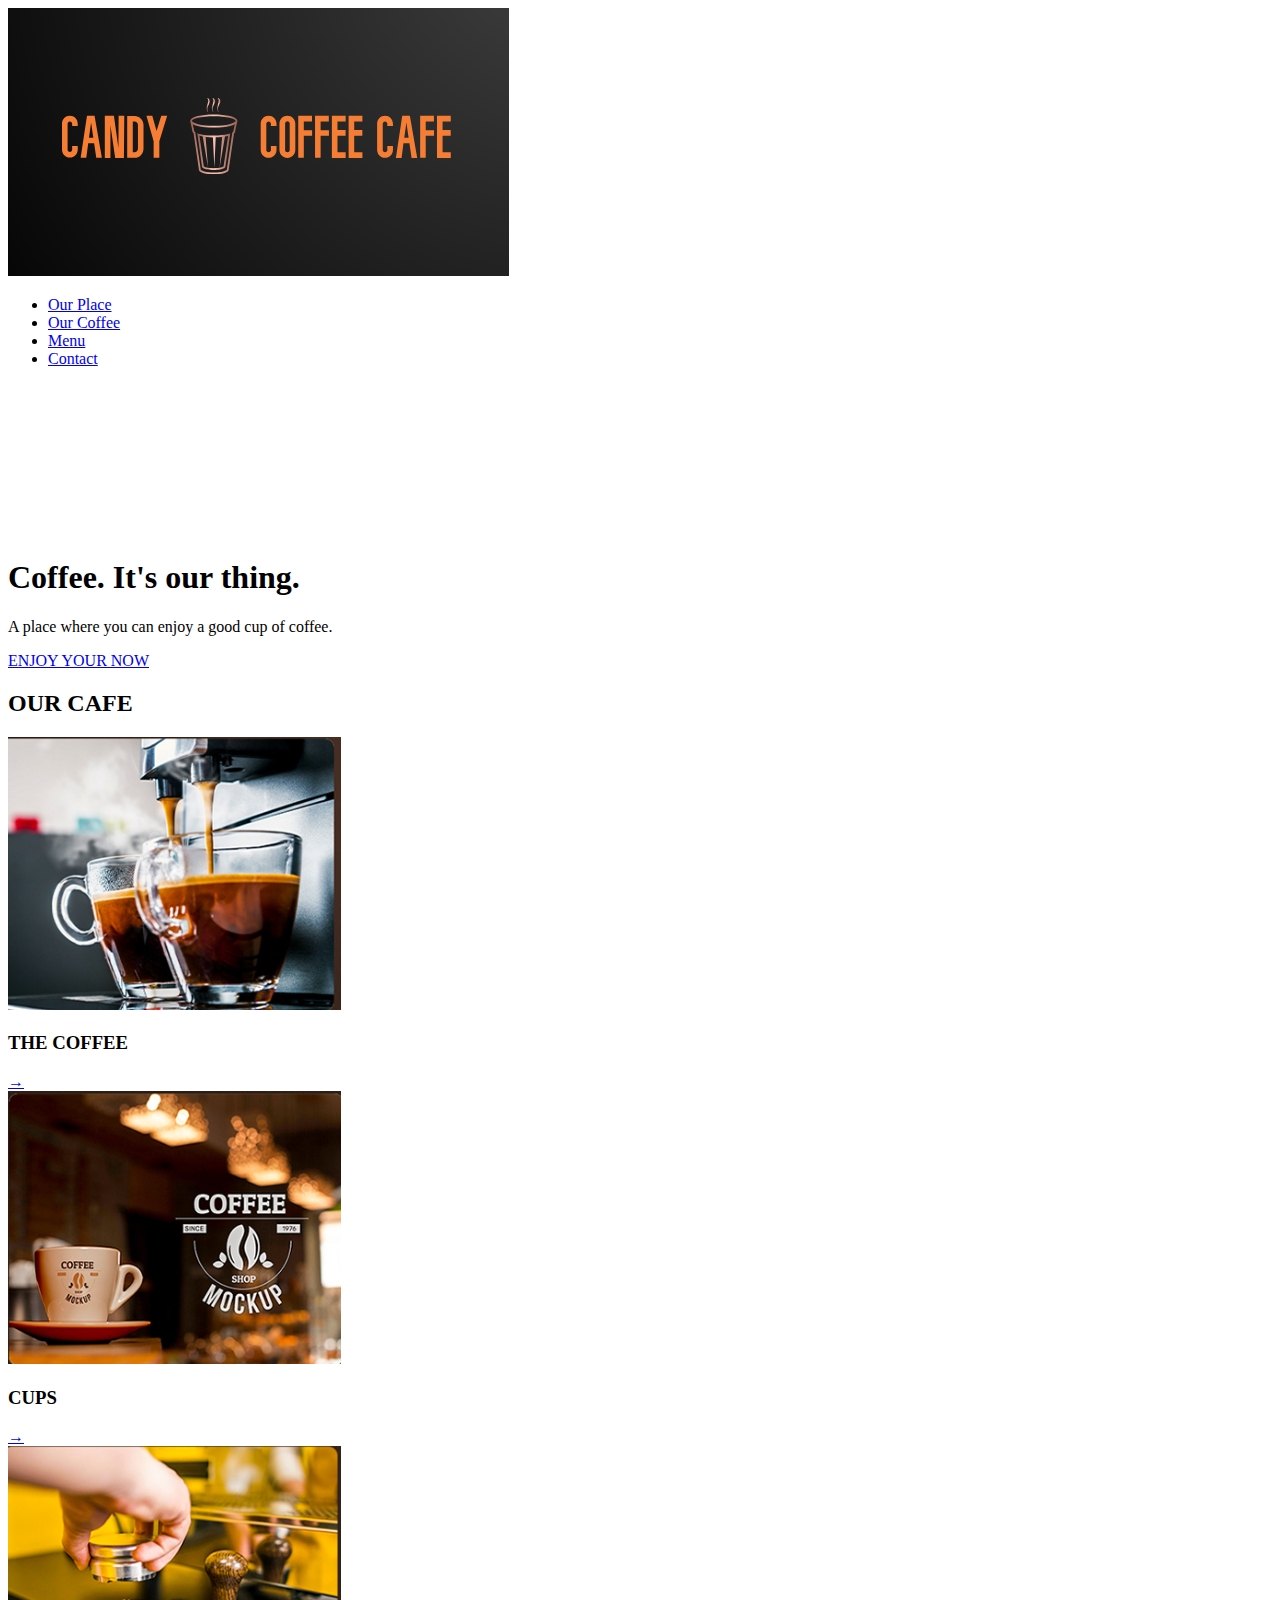
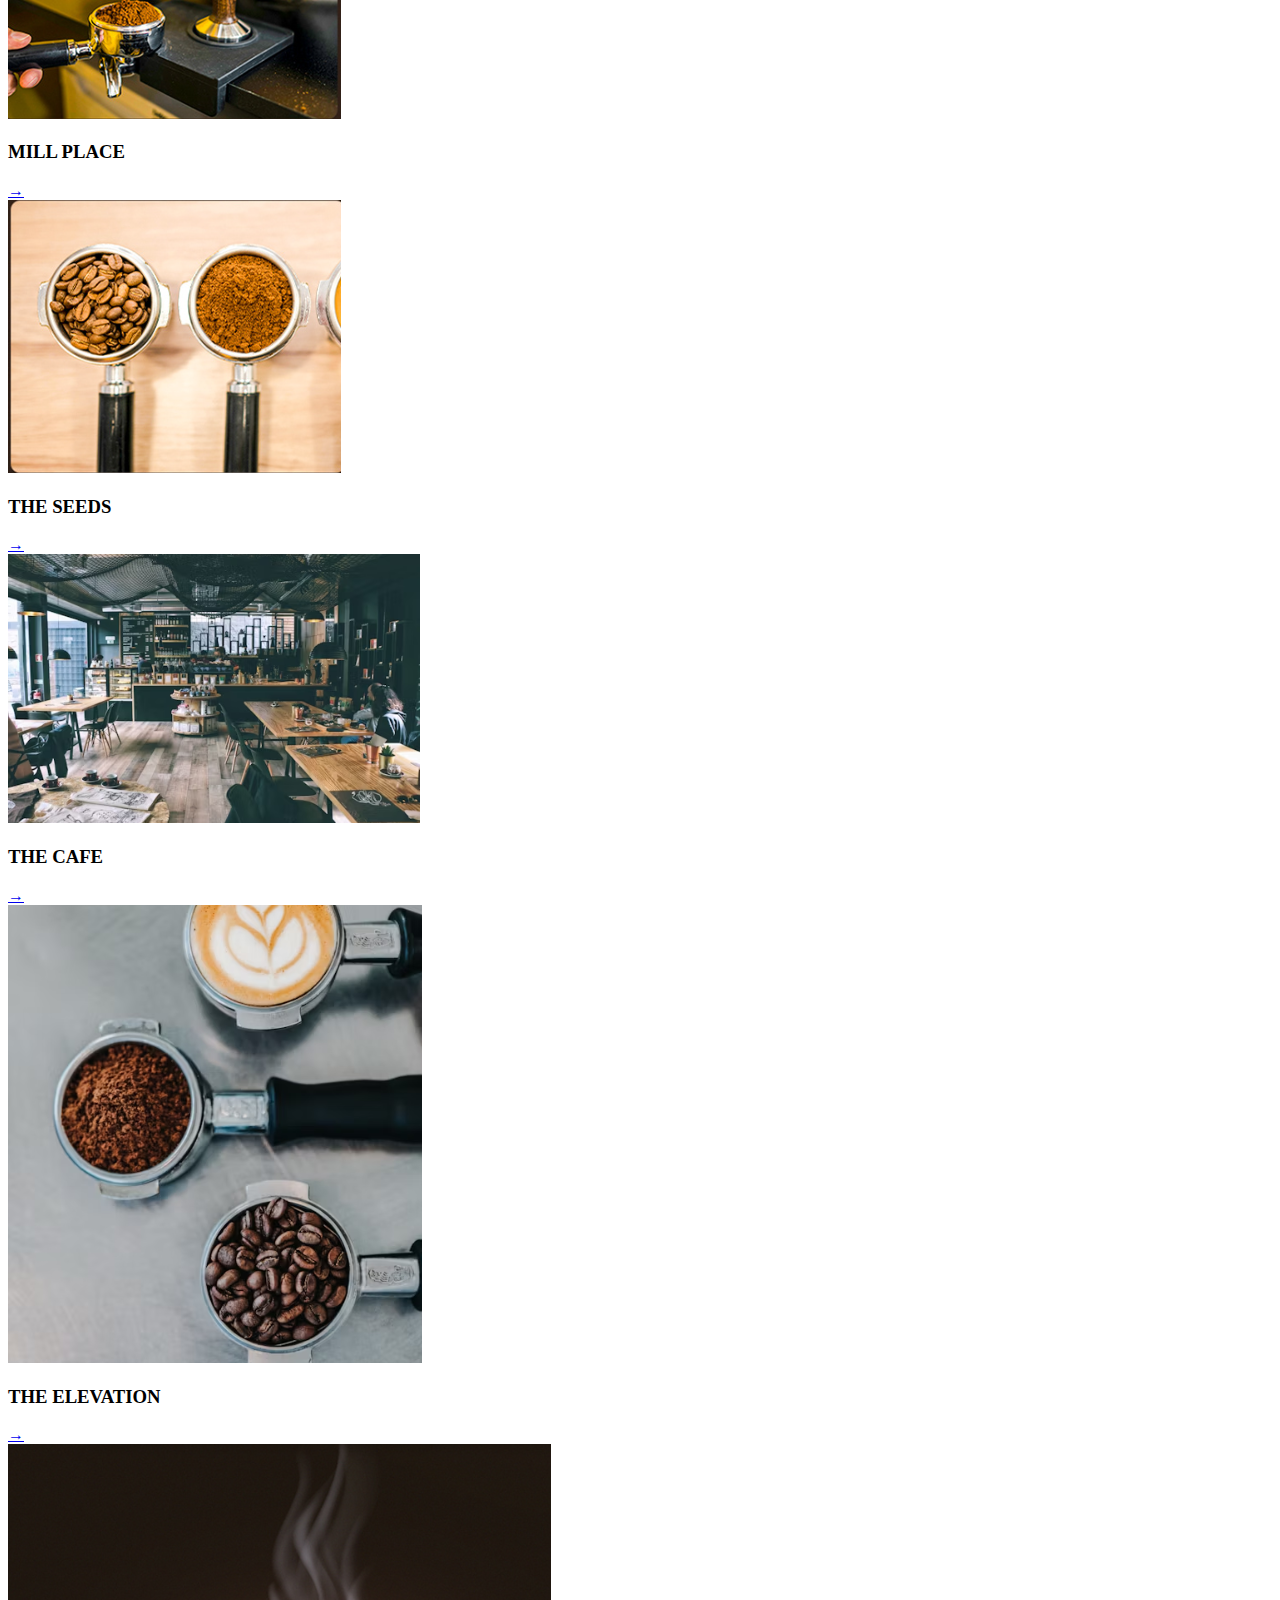
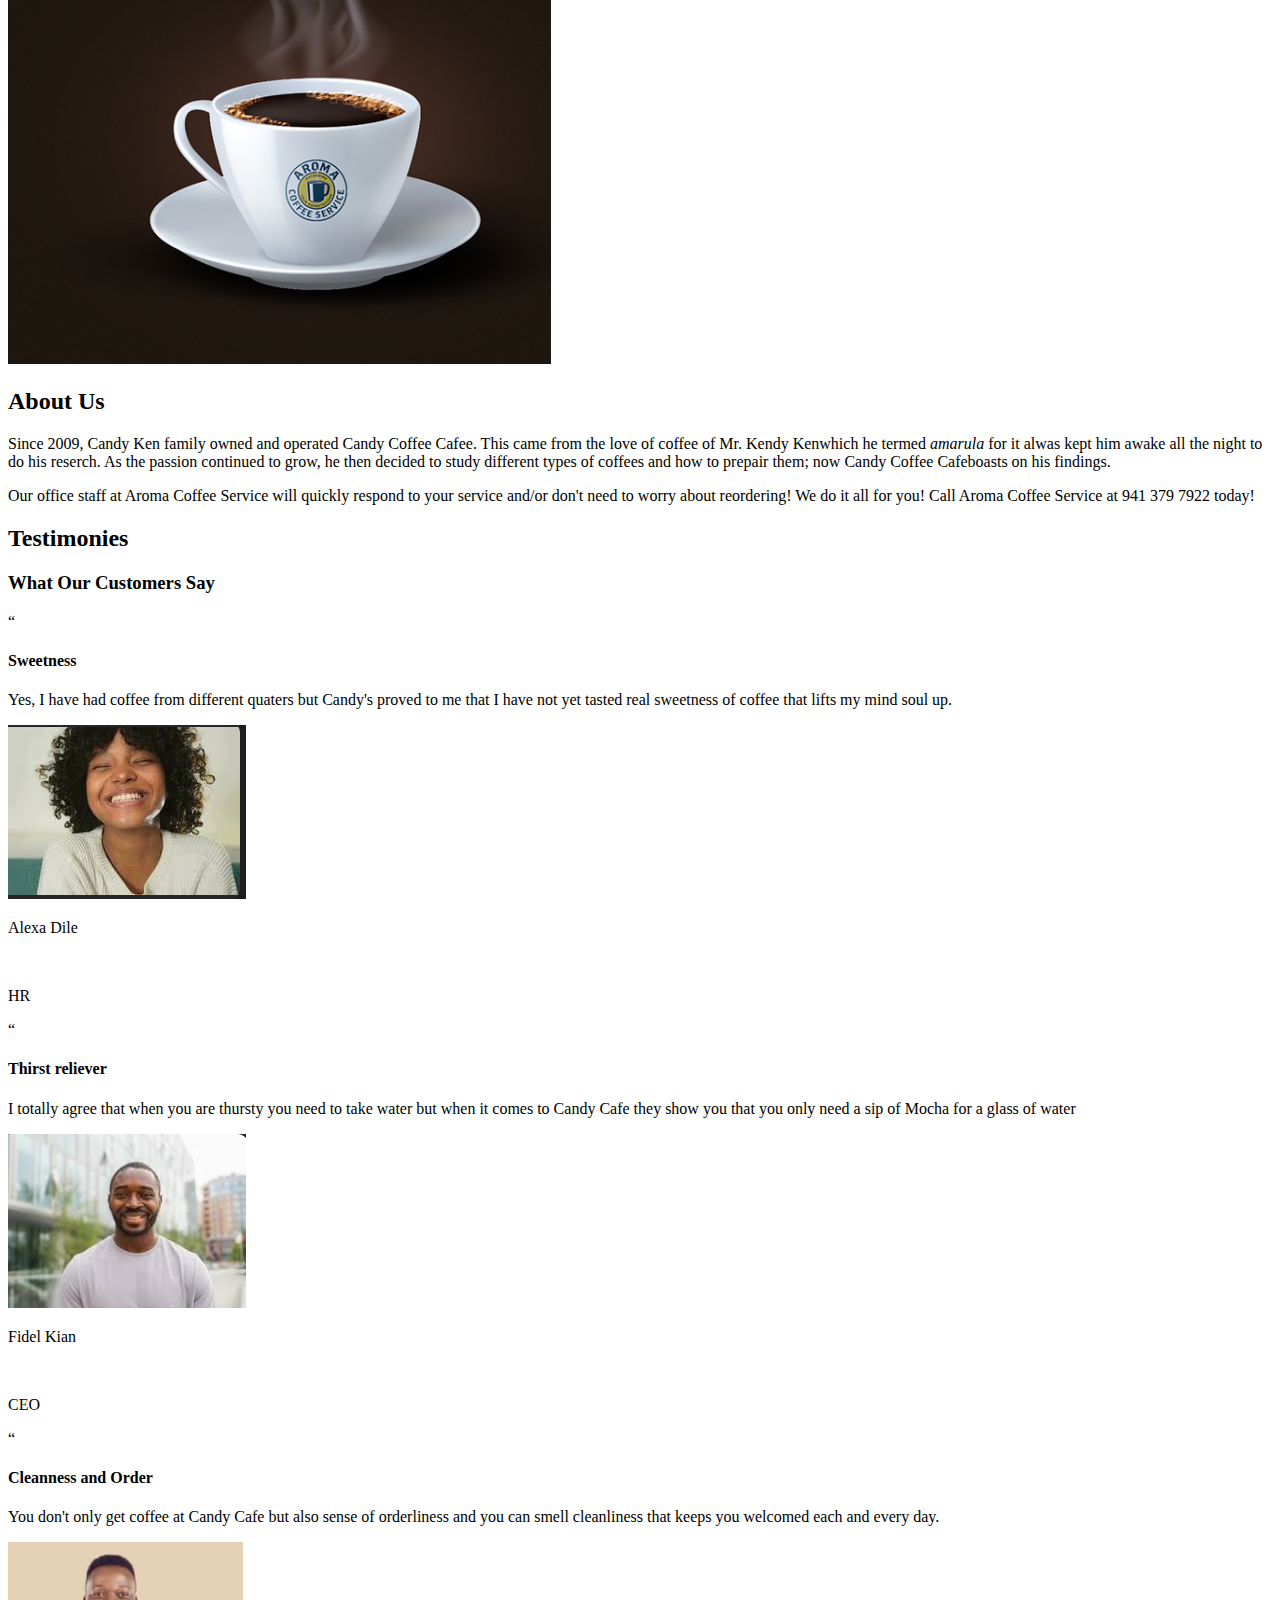
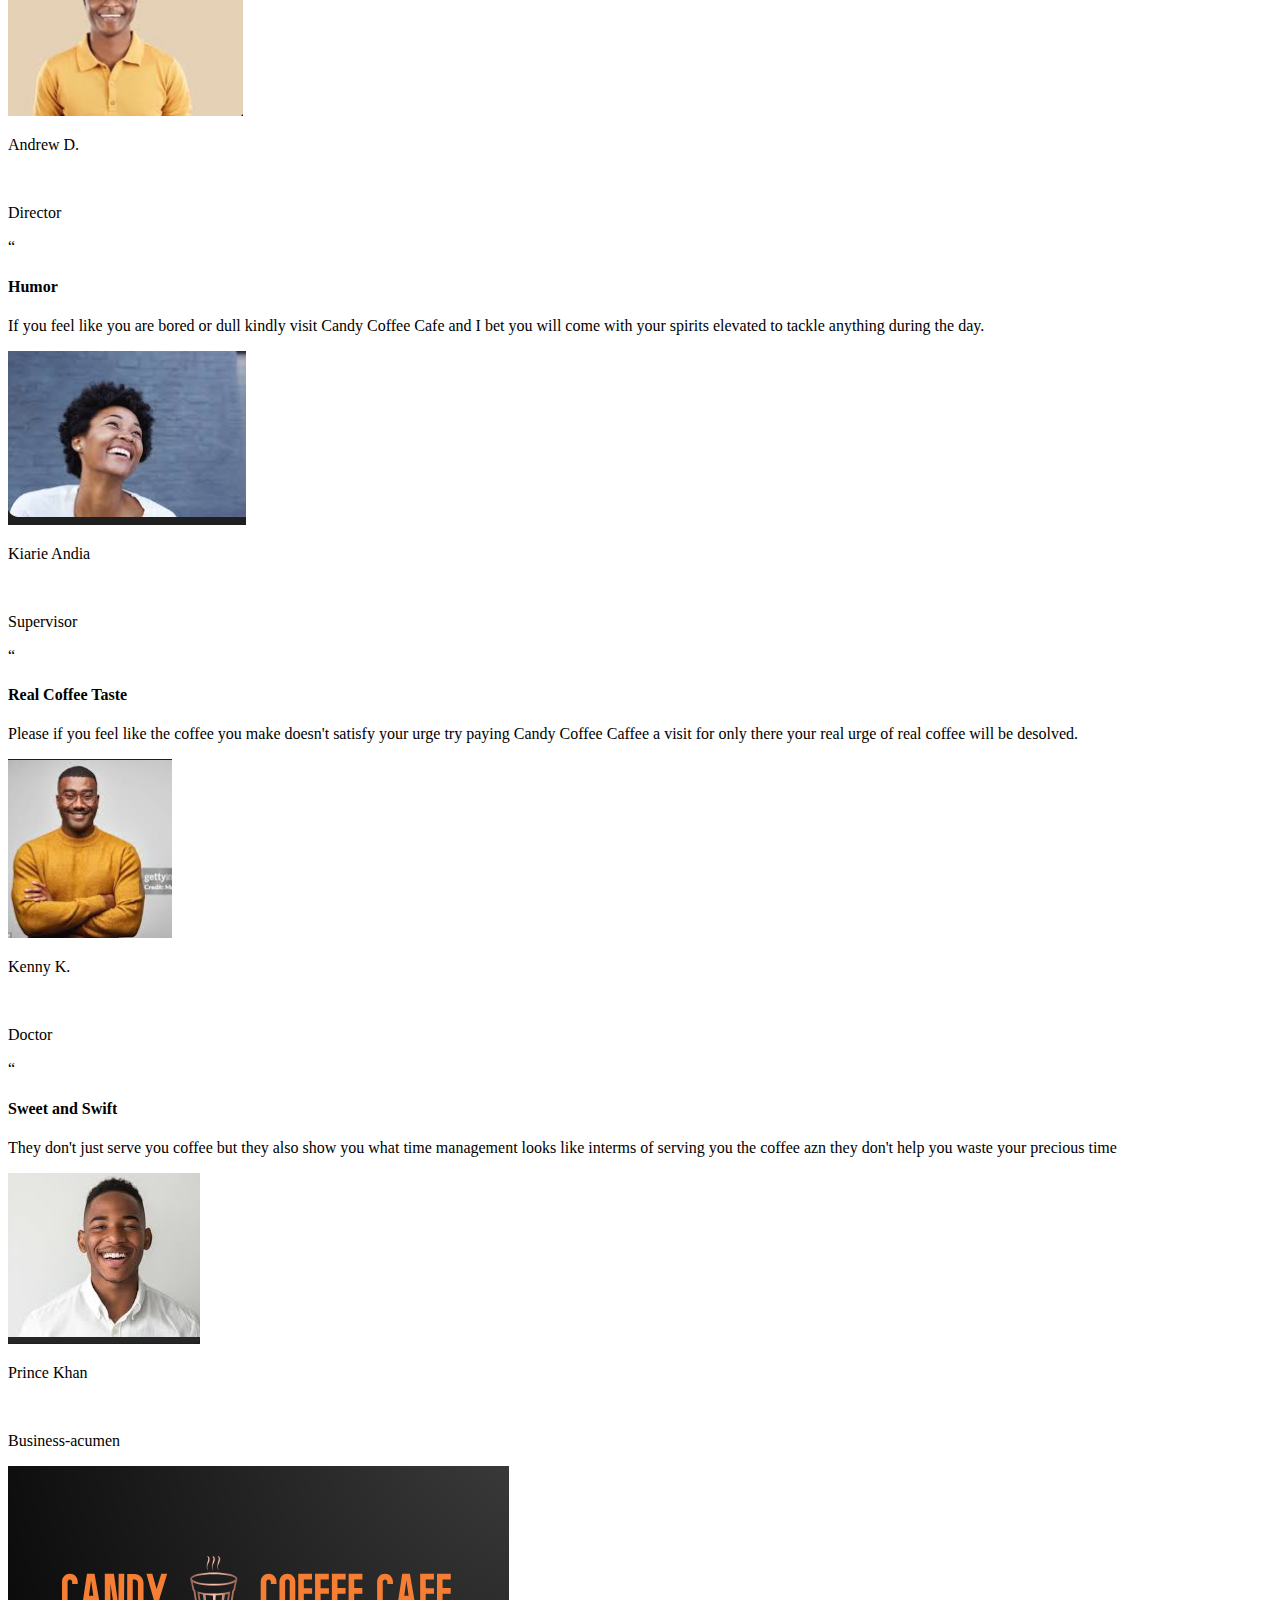
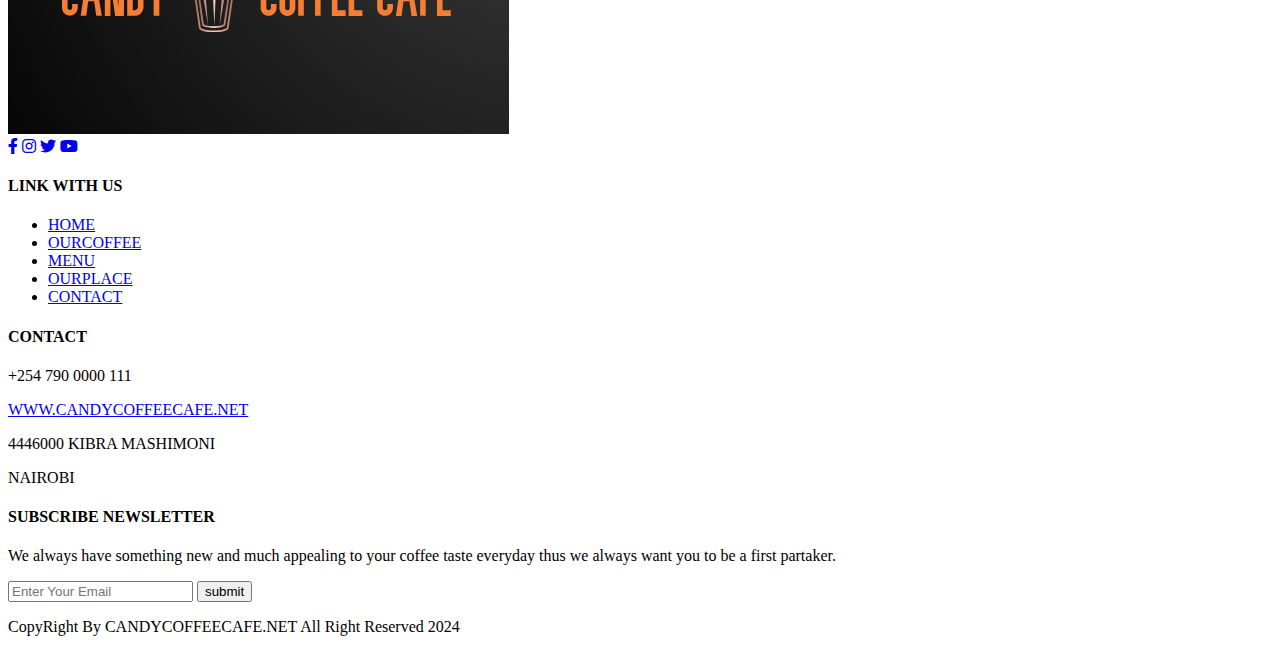
==== commit d4aa4c06: "Merge branch 'development' into yvonne" ====
--- a/index.html
+++ b/index.html
@@ -4,7 +4,7 @@
     <meta charset="UTF-8" />
     <meta name="viewport" content="width=device-width, initial-scale=1.0" />
     <title>Candy Coffee Cafe</title>
-    <link rel="stylesheet" href="/css/style.css" />
+    <link rel="stylesheet" href="css/style.css" />
     <link
       rel="stylesheet"
       href="https://cdnjs.cloudflare.com/ajax/libs/font-awesome/6.0.0-beta3/css/all.min.css"
@@ -22,12 +22,12 @@
       <div class="container">
         <nav class="navbar">
           <div class="logo">
-            <img src="./images/home/logo.png" alt="logo" class="logo" />
+            <a href="index.html" target="_blank"><img src="./images/home/logo.png" alt="logo" class="logo" /></a>
           </div>
 
           <ul class="nav-links">
             <li><a href="#">Our Place</a></li>
-            <li><a href="#">Our Coffee</a></li>
+            <li><a href="our-coffee.html" target="_blank">Our Coffee</a></li>
             <li><a href="#">Menu</a></li>
             <li><a href="contact.html" target="_blank">Contact</a></li>
           </ul>
@@ -53,12 +53,12 @@
 
     <section class="our-service">
       <div class="container">
-        <h2>OUR COFFEE</h2>
+        <h2>OUR CAFE</h2>
         <div class="service-container service-scrollable">
           <div class="service-card">
             <img src="./images/home/img1.png" alt="Coffee and Tea" />
             <div class="service-content">
-              <h3>COFFEE AND TEA</h3>
+              <h3>THE COFFEE</h3>
               <a href="#" class="service-link">
                 <span class="arrow">&rarr;</span>
               </a>
@@ -67,7 +67,7 @@
           <div class="service-card">
             <img src="./images/home/img.png" alt="Brewers Equipment" />
             <div class="service-content">
-              <h3>BREWERS EQUIPMENT</h3>
+              <h3>CUPS</h3>
               <a href="#" class="service-link">
                 <span class="arrow">&rarr;</span>
               </a>
@@ -76,7 +76,7 @@
           <div class="service-card">
             <img src="./images/home/img2.png" alt="Paper, Janitorial" />
             <div class="service-content">
-              <h3>PAPER, JANITORIAL</h3>
+              <h3>MILL PLACE</h3>
               <a href="#" class="service-link">
                 <span class="arrow">&rarr;</span>
               </a>
@@ -85,27 +85,27 @@
           <div class="service-card">
             <img src="./images/home/img3.png" alt="Food & Beverage" />
             <div class="service-content">
-              <h3>FOOD & BEVERAGE</h3>
-              <a href="#" class="service-link">
-                <span class="arrow">&rarr;</span>
-              </a>
-            </div>
-          </div>
-
-          <div class="service-card">
-            <img src="./images/home/img4.png" alt="Brewers Equipment" />
-            <div class="service-content">
-              <h3>BREWERS EQUIPMENT</h3>
-              <a href="#" class="service-link">
-                <span class="arrow">&rarr;</span>
-              </a>
-            </div>
-          </div>
-
-          <div class="service-card">
-            <img src="./images/home/img5.png" alt="Brewers Equipment" />
-            <div class="service-content">
-              <h3>BREWERS EQUIPMENT</h3>
+              <h3>THE SEEDS</h3>
+              <a href="#" class="service-link">
+                <span class="arrow">&rarr;</span>
+              </a>
+            </div>
+          </div>
+
+          <div class="service-card">
+            <img src="./images/coffe/anr.png" alt="Brewers Equipment" />
+            <div class="service-content">
+              <h3>THE CAFE</h3>
+              <a href="#" class="service-link">
+                <span class="arrow">&rarr;</span>
+              </a>
+            </div>
+          </div>
+
+          <div class="service-card">
+            <img src="./images/coffe/anr1.png" alt="Brewers Equipment" height="120%"/>
+            <div class="service-content">
+              <h3>THE ELEVATION</h3>
               <a href="#" class="service-link">
                 <span class="arrow">&rarr;</span>
               </a>
@@ -265,18 +265,18 @@
           class="logo"
         />
         <div class="social-icons">
-          <a href="#"><i class="fab fa-facebook-f"></i></a>
-          <a href="#"><i class="fab fa-instagram"></i></a>
-          <a href="#"><i class="fab fa-twitter"></i></a>
-          <a href="#"><i class="fab fa-youtube"></i></a>
+          <a href="https://www.facebook.com/login" target="_blank"><i class="fab fa-facebook-f"></i></a>
+          <a href="https://www.instagram.com/" target="_blank"><i class="fab fa-instagram"></i></a>
+          <a href="https://x.com/" target="_blank"><i class="fab fa-twitter"></i></a>
+          <a href="https://www.youtube.com/" target="_blank"><i class="fab fa-youtube"></i></a>
         </div>
       </div>
 
       <div class="quick-links">
         <h4>LINK WITH US</h4>
         <ul>
-          <li><a href="#">HOME</a></li>
-          <li><a href="#">OURCOFFEE</a></li>
+          <li><a href="index.html" target="_blank">HOME</a></li>
+          <li><a href="our-coffee.html" target="_blank">OURCOFFEE</a></li>
           <li><a href="#">MENU</a></li>
           <li><a href="#">OURPLACE</a></li>
           <li><a href="./contact.html" target="_blank">CONTACT</a></li>
--- a/css/style.css
+++ b/css/style.css
@@ -1,4 +1,18 @@
+
 @media screen and (max-width: 600px) {
+=======
+project
+* {
+  padding: 0;
+  margin: 0;
+  box-sizing: border-box;
+}
+
+body {
+  font-family: "Poppins", sans-serif;
+
+@media (max-width: 600px) {
+
   .container {
     flex-direction: column;
     align-items: center;
@@ -216,10 +230,10 @@
   padding: 0;
 }
 
-<<<<<<< HEAD
+
 section {
   padding: 20px;
-=======
+
 yvonne
 .espresso {
   display: flex;
@@ -313,6 +327,7 @@
 body {
   font-family: "Poppins", sans-serif;
 
+ development
   color: #fff;
   background-color: #221A13;
 }
@@ -848,7 +863,7 @@
 }
 .our-service .container .service-card img {
   width: 100%;
-  height: auto;
+  height: 60%;
   border-radius: 8px;
 }
 .our-service .container .service-card .service-content {
@@ -870,7 +885,7 @@
 }
 .partnership-form {
   max-width: 600px;
-  margin: 0 auto;
+  margin: 30px auto;
   padding: 20px;
   border-radius: 10px;
   box-shadow: 0 2px 5px rgba(0, 0, 0, 0.2);
@@ -885,9 +900,8 @@
 .partnership-form input[type=email],
 .partnership-form input[type=tel],
 .partnership-form input[type=url],
-.partnership-form textarea,
 .partnership-form select {
-  width: 100%;
+  width: 50%;
   color: #221A13;
   padding: 10px;
   margin-top: 5px;
@@ -895,6 +909,14 @@
   border: 1px solid rgba(0, 0, 0, 0.2);
   border-radius: 5px;
   background-color: #fff;
+}
+.partnership-form textarea {
+  border-radius: 5px;
+  resize: none;
+  width: 100%;
+  height: auto;
+  margin-bottom: 15px;
+  border: 1px solid rgba(0, 0, 0, 0.2);
 }
 .partnership-form input[type=radio] {
   margin-right: 5px;
@@ -928,84 +950,15 @@
   width: 75%;
 }
 
-.all-varieties {
-  gap: 3em;
-}
-
-.variaties {
-  gap: 2em;
-}
-
-@media only screen and (max-width: 600px) {
-  nav .nav {
-    flex-direction: column;
-    align-items: center;
-  }
-  .nav-left, .nav-center, .nav-right {
-    width: 100%;
-    text-align: center;
-  }
-  .nav-center ul {
-    display: flex;
-    flex-direction: column;
-    padding: 0;
-    margin: 0;
-  }
-  .nav-center ul li {
-    margin-bottom: 10px;
-  }
-  .menu-container h1, .menu-container span {
-    text-align: center;
-  }
-  .shop-container {
-    display: flex;
-    flex-direction: column;
-    align-items: center;
-  }
-  .varieties-container {
-    flex-direction: column;
-    align-items: center;
-    text-align: center;
-  }
-  .variaties-img img {
-    max-width: 100%;
-  }
-  .footer-container {
-    display: flex;
-    flex-direction: column;
-    align-items: center;
-    text-align: center;
-    width: 100%;
-  }
-  .footer-left, .quick-links, .newsletter {
-    width: 100%;
-    margin-bottom: 20px;
-  }
-  .quick-links ul {
-    display: flex;
-    flex-direction: column;
-  }
-  .newsletter .mail-box {
-    flex-direction: column;
-    align-items: center;
-  }
-  .newsletter .input {
-    width: 100%;
-    margin-bottom: 10px;
-  }
-  .subscribe-btn {
-    width: 100%;
-  }
-}
 .monials-scrollable .service-scrollable {
   display: flex;
   flex-wrap: nowrap;
   gap: 20px;
   overflow-x: auto;
   padding-bottom: 10px;
-  /* For all browsers */
   -ms-overflow-style: none;
 }
+
 .testimonials {
   text-align: center;
   padding: 50px 0;
@@ -1143,7 +1096,9 @@
     padding: 6px 12px;
     font-size: 12px;
   }
-=======
+ 
+
+
   background-color: #f9f9f9;
   color: #6b4f4f;
   margin: 0;
@@ -1154,14 +1109,40 @@
 .container {
   max-width: 1200px;
   margin: auto;
->>>>>>> 97df45c8d2906d7a2c4b2022ea89fa8e56e4dfa1
+
+
 }
 
 .place {
   color: #fff;
   font-weight: bold;
   margin-bottom: 10px;
-}
+
+ development
+}
+h1 {
+  text-align: center;
+  font-size: 2.5rem;
+  color: #b57330;
+}
+
+ project
+.coffee-menu {
+  margin: 50px auto;
+}
+.coffee-menu .menu-grid {
+  display: grid;
+  grid-template-columns: repeat(auto-fit, minmax(200px, 1fr));
+  gap: 20px;
+
+}
+.coffee-menu .menu-grid .menu-item {
+  background-color: #2D2017;
+  border-radius: 10px;
+  box-shadow: 0 4px 8px rgba(0, 0, 0, 0.2);
+  text-align: center;
+  padding: 20px;
+  border: 2px solid #b57330;
 
 h2 {
   font-size: 24px;
@@ -1189,7 +1170,35 @@
 }
 .flex-container img {
   margin: 10px;
-  border-radius: 5px;
+
+  border-radius: 5px;
+
+  padding: 15px;
+  width: 30%;
+ 
+}
+.coffee-menu .menu-grid .menu-item img {
+  width: 100%;
+  height: 60%;
+  border-radius: 10px;
+}
+.coffee-menu .menu-grid .menu-item h2 {
+  font-size: 1.5rem;
+  margin: 10px 0;
+  color: #fff;
+}
+ project
+.coffee-menu .menu-grid .menu-item p {
+  font-size: 1rem;
+  color: #fff;
+}
+.coffee-menu .menu-grid .menu-item p:last-child {
+  font-style: italic;
+
+.cards .espresso h3, .cards .latte h3, .cards .black h3, .cards .mocha h3, .cards .americano h3, .cards .cappuccino h3, .cards .flat-white h3, .cards .cafe h3, .cards .macchiato h3, .cards .cold h3, .cards .frappe h3, .cards .red h3 {
+  text-align: left;
+  margin-top: 10px;
+
 }
 
 .sections {
@@ -1206,6 +1215,13 @@
   display: inline-block;
   margin-right: 10px;
 }
+
 .blak img {
   display: block;
+
+
+.our-place {
+  background-color: black;
+
+
 }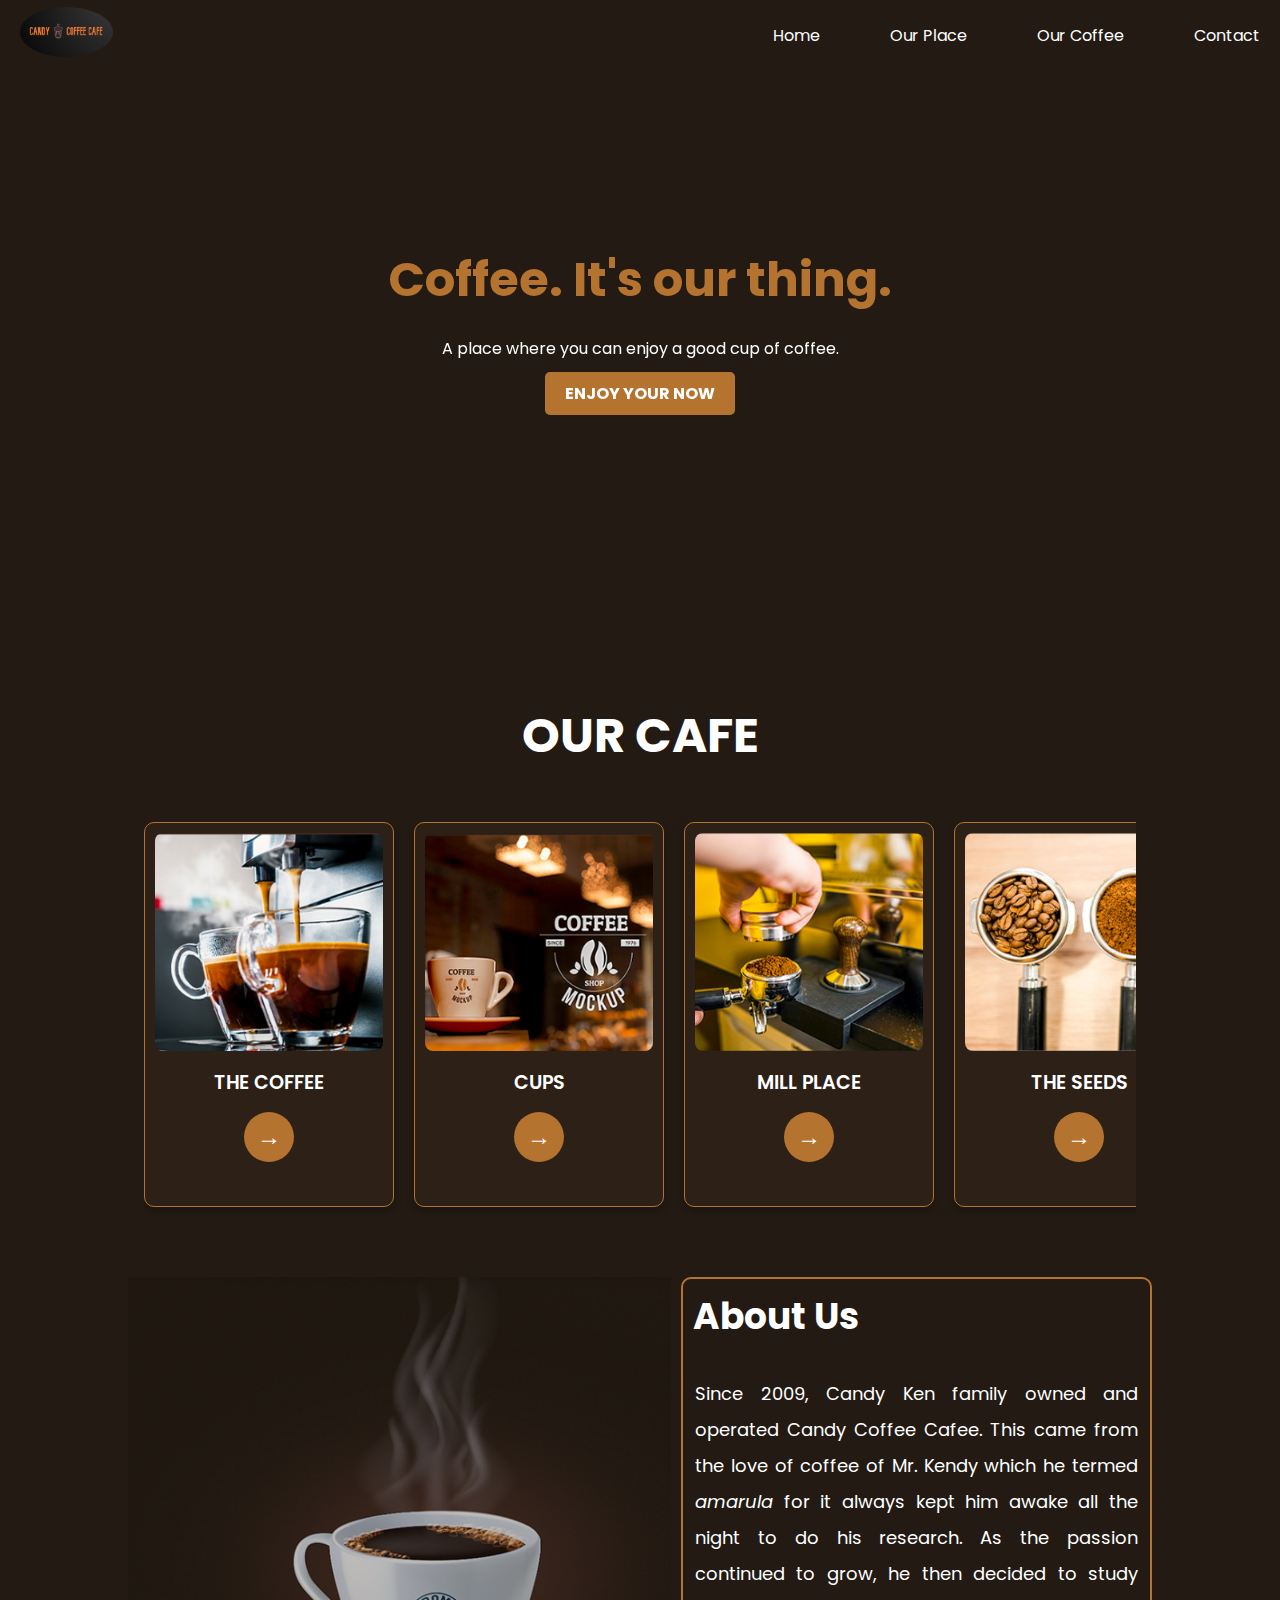
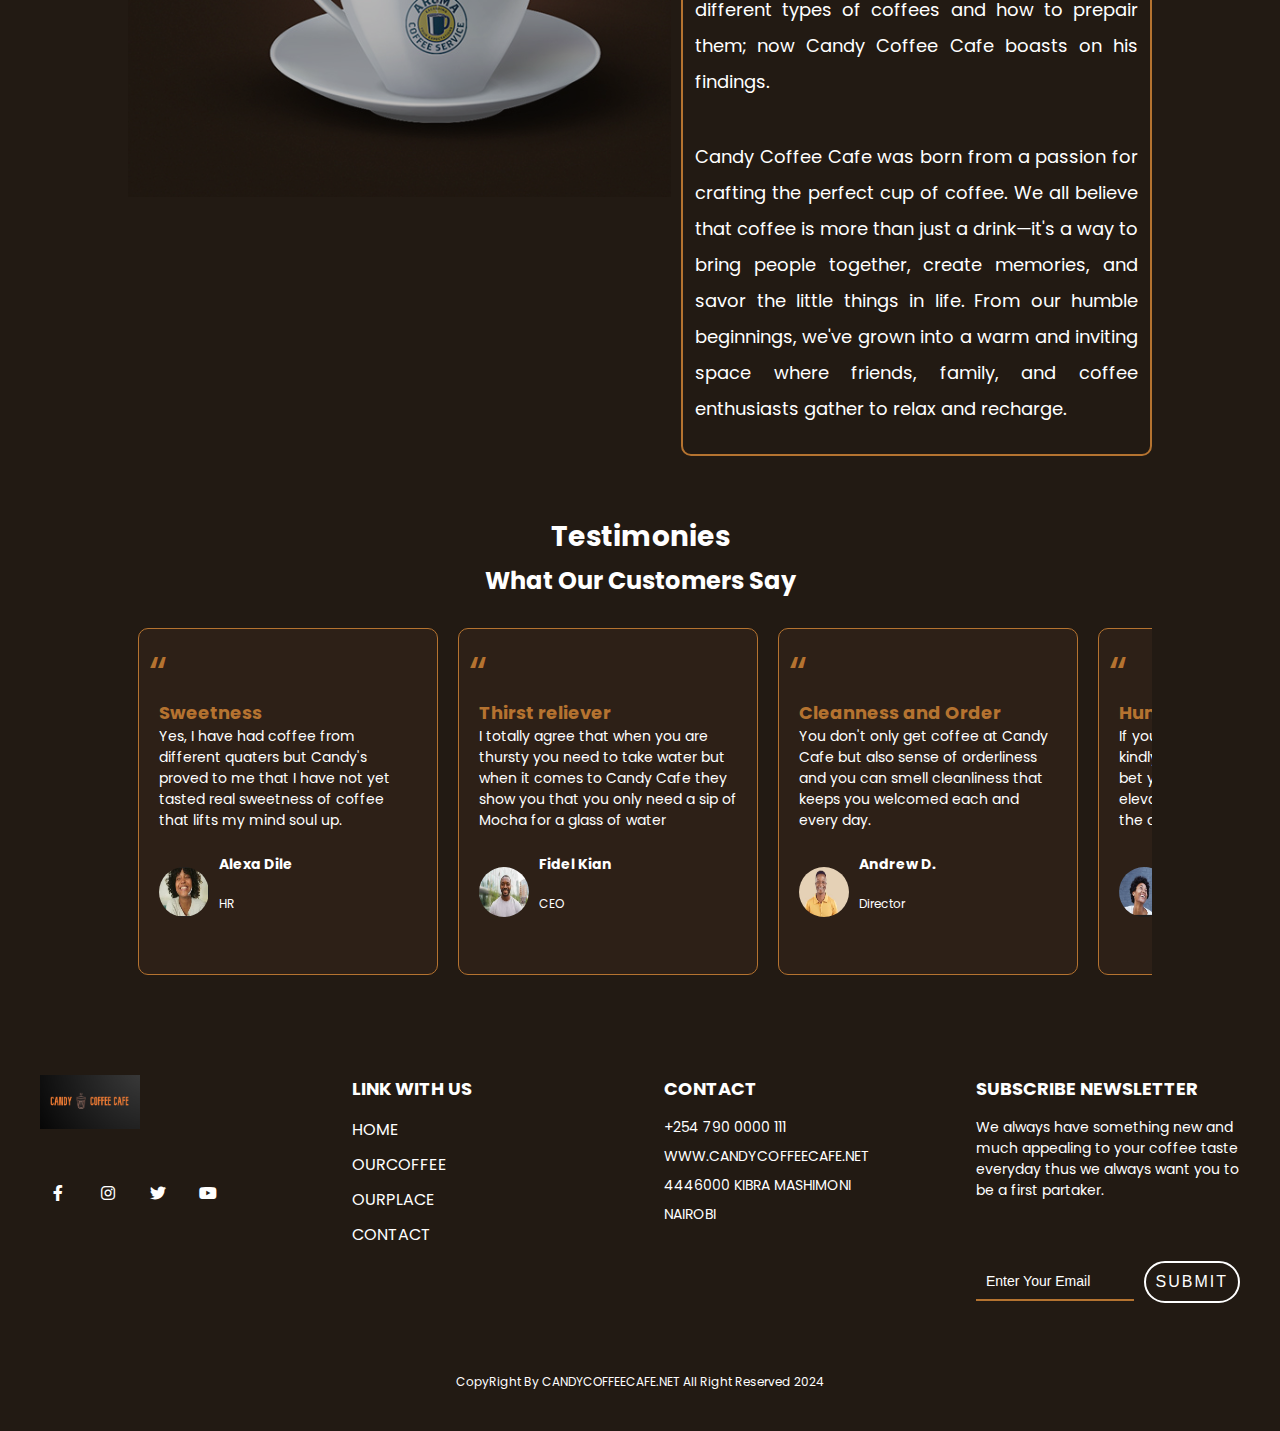
==== commit cc5f7334: "Made the our menu to have the prices" ====
--- a/index.html
+++ b/index.html
@@ -4,7 +4,7 @@
     <meta charset="UTF-8" />
     <meta name="viewport" content="width=device-width, initial-scale=1.0" />
     <title>Candy Coffee Cafe</title>
-    <link rel="stylesheet" href="css/style.css" />
+    <link rel="stylesheet" href="./css/style.css" />
     <link
       rel="stylesheet"
       href="https://cdnjs.cloudflare.com/ajax/libs/font-awesome/6.0.0-beta3/css/all.min.css"
@@ -26,9 +26,9 @@
           </div>
 
           <ul class="nav-links">
+            <li><a href="index.html" target="_blank">Home</a></li>
             <li><a href="#">Our Place</a></li>
             <li><a href="our-coffee.html" target="_blank">Our Coffee</a></li>
-            <li><a href="#">Menu</a></li>
             <li><a href="contact.html" target="_blank">Contact</a></li>
           </ul>
         </nav>
@@ -45,7 +45,7 @@
           <div class="hero-content">
             <h1>Coffee. It's our thing.</h1>
             <p>A place where you can enjoy a good cup of coffee.</p>
-            <a href="#" class="btn">ENJOY YOUR NOW</a>
+            <a href="our-coffee.html" target="_blank" class="btn">ENJOY YOUR NOW</a>
           </div>
         </section>
       </div>
@@ -124,12 +124,10 @@
         <div class="about-content">
           <h2>About Us</h2>
           <p>
-            Since 2009, Candy Ken family owned and operated Candy Coffee Cafee. This came from the love of coffee of Mr. Kendy Kenwhich he termed <i>amarula</i> for it alwas kept him awake all the night to do his reserch. As the passion continued to grow, he then decided to study different types of coffees and how to prepair them; now Candy Coffee Cafeboasts on his findings.
+            Since 2009, Candy Ken family owned and operated Candy Coffee Cafee. This came from the love of coffee of Mr. Kendy which he termed <i>amarula</i> for it always kept him awake all the night to do his research. As the passion continued to grow, he then decided to study different types of coffees and how to prepair them; now Candy Coffee Cafe boasts on his findings.
           </p>
           <p>
-            Our office staff at Aroma Coffee Service will quickly respond to
-            your service and/or don't need to worry about reordering! We do it
-            all for you! Call Aroma Coffee Service at 941 379 7922 today!
+            Candy Coffee Cafe was born from a passion for crafting the perfect cup of coffee. We all believe that coffee is more than just a drink—it's a way to bring people together, create memories, and savor the little things in life. From our humble beginnings, we've grown into a warm and inviting space where friends, family, and coffee enthusiasts gather to relax and recharge.
           </p>
           <!-- <button class="shop-button">Shop Now</button> -->
         </div>
@@ -277,7 +275,6 @@
         <ul>
           <li><a href="index.html" target="_blank">HOME</a></li>
           <li><a href="our-coffee.html" target="_blank">OURCOFFEE</a></li>
-          <li><a href="#">MENU</a></li>
           <li><a href="#">OURPLACE</a></li>
           <li><a href="./contact.html" target="_blank">CONTACT</a></li>
         </ul>
--- a/css/style.css
+++ b/css/style.css
@@ -1,7 +1,3 @@
-
-@media screen and (max-width: 600px) {
-=======
-project
 * {
   padding: 0;
   margin: 0;
@@ -10,351 +6,8 @@
 
 body {
   font-family: "Poppins", sans-serif;
-
-@media (max-width: 600px) {
-
-  .container {
-    flex-direction: column;
-    align-items: center;
-  }
-}
-body {
-  font-family: "Poppins", sans-serif;
-  margin: 0;
-  padding: 0;
-  background-color: #6f4c3e;
-}
-
-.nav {
-  display: flex;
-  justify-content: space-between;
-  align-items: center;
-  background-color: #6f4c3e;
-  padding: 10px 20px;
-}
-.nav .logo img {
-  width: 12vw;
-  border-radius: 50%;
-}
-.nav .links a {
-  color: #f0e68c;
-  margin: 0 15px;
-  text-decoration: none;
-}
-.nav .links a:hover {
-  text-decoration: underline;
-}
-
-.card img {
-  border: #333;
-  border-radius: 50%;
-  width: 45vw;
-  height: 12vh;
-  border: 1px solid black;
-}
-
-.shop-upper {
-  background-color: #f0e68c;
-  padding: 20px;
-}
-.shop-upper .shop-upper-links {
-  display: flex;
-  justify-content: space-around;
-}
-.shop-upper .shop-upper-links a {
-  color: #6f4c3e;
-  text-decoration: none;
-  font-weight: bold;
-}
-.shop-upper .shop-upper-links a:hover {
-  text-decoration: underline;
-}
-
-.common {
-  display: flex;
-  flex-wrap: wrap;
-  justify-content: space-around;
-  padding: 20px;
-}
-.common .card {
-  background-color: #fff;
-  border: 1px solid #ddd;
-  border-radius: 8px;
-  padding: 15px;
-  margin: 10px;
-  text-align: center;
-  width: 200px;
-}
-.common .card img {
-  width: 60px;
-}
-.common .card h1 {
-  color: #6f4c3e;
-  font-size: 1.2em;
-  margin: 10px 0;
-}
-.common .card h2 {
-  color: #555;
-  font-size: 1em;
-}
-.common .card h3 {
-  color: #777;
-  font-size: 0.9em;
-}
-.common .card button {
-  background-color: #a0522d;
-  color: #fff;
-  border: none;
-  padding: 10px 15px;
-  border-radius: 5px;
-  cursor: pointer;
-  transition: background-color 0.3s;
-}
-.common .card button:hover {
-  background-color: #783e22;
-}
-
-.footer {
-  background-color: #333;
-  color: #f0e68c;
-  padding: 20px;
-  display: flex;
-  justify-content: space-around;
-}
-.footer .footer-holder-1,
-.footer .footer-holder-2,
-.footer .footer-holder-3 {
-  flex: 1;
-  padding: 10px;
-}
-.footer .footer-holder-1 h1,
-.footer .footer-holder-2 h1,
-.footer .footer-holder-3 h1 {
-  font-size: 1.2em;
-}
-.footer .footer-holder-1 .social-media img,
-.footer .footer-holder-2 .social-media img,
-.footer .footer-holder-3 .social-media img {
-  width: 30px;
-  margin-right: 10px;
-}
-
-body {
-  font-family: "poppins", sans-serif;
-  background-color: #fff;
-  margin: 0;
-  padding: 0;
-}
-
-section {
-  padding: 20px;
-}
-
-.center {
-  display: flex;
-  align-items: center;
-}
-
-.place {
-  color: #fff;
-}
-
-.placey {
-  color: #fff;
-  font-weight: bold;
-  margin-bottom: 10px;
-  display: grid;
-  align-items: center;
-  flex-direction: row;
-}
-
-h2 {
-  font-size: 24px;
-  margin: 20px 0;
-}
-
-h3 {
-  font-size: 20px;
-  margin: 15px 0;
-}
-
-.para {
-  margin: 10px 0;
-}
-.para p {
-  font-size: 16px;
-  line-height: 1.5;
-}
-
-.flex-container {
-  display: grid;
-  flex-wrap: wrap;
-  justify-content: space-around;
-  margin: 20px 0;
-  flex-direction: row;
-  align-items: center;
-}
-.flex-container img {
-  margin: 10px;
-  border-radius: 50%;
-}
-
-.sections {
-  margin-top: 30px;
-}
-.sections h2 {
-  margin-bottom: 20px;
-}
-.sections h3 {
-  margin: 10px 0;
-}
-
-.blak {
-  display: inline-block;
-  margin-right: 10px;
-}
-.blak img {
-  display: block;
-}
-
-@media (max-width: 600px) {
-  .container {
-    flex-direction: column;
-    align-items: center;
-  }
-}
-body {
-  font-family: "Arial", sans-serif;
-  background-color: #BC704A;
-  margin: 0;
-  padding: 0;
-}
-
-
-section {
-  padding: 20px;
-
-yvonne
-.espresso {
-  display: flex;
-  border: 1px solid white;
-  border-radius: 5px;
-  align-items: center;
-}
-
-.latte {
-  display: flex;
-  border: 1px solid white;
-  border-radius: 5px;
-  align-items: center;
-}
-
-.red-eye {
-  flex-direction: row;
-  border: 1px solid white;
-  border-radius: 5px;
-  align-items: center;
-}
-
-.style {
-  text-align: center;
-  text-wrap: wrap;
-}
-
-.black {
-  flex-direction: row;
-  border: 1px solid white;
-  border-radius: 5px;
-  align-items: center;
-}
-
-.mocha {
-  flex-direction: row;
-  border: 1px solid white;
-  border-radius: 5px;
-  align-items: center;
-}
-
-.americano {
-  flex-direction: row;
-  border: 1px solid white;
-  border-radius: 5px;
-  align-items: center;
-}
-
-.flat-white {
-  flex-direction: row;
-  border: 1px solid white;
-  border-radius: 5px;
-  align-items: center;
-}
-
-.frappe {
-  flex-direction: row;
-  border: 1px solid white;
-  border-radius: 5px;
-  align-items: center;
-}
-
-.macchiato {
-  flex-direction: row;
-  border: 1px solid white;
-  border-radius: 5px;
-  align-items: center;
-}
-
-.cold {
-  flex-direction: row;
-  border: 1px solid white;
-  border-radius: 5px;
-  align-items: center;
-}
-
-.red {
-  flex-direction: row;
-  border: 1px solid white;
-  border-radius: 5px;
-  align-items: center;
-}
-
-.cafe {
-  flex-direction: row;
-  border: 1px solid white;
-  border-radius: 5px;
-  align-items: center;
-}
-
-body {
-  font-family: "Poppins", sans-serif;
-
- development
   color: #fff;
   background-color: #221A13;
-}
-
-li {
-  list-style: none;
-  display: flex;
-}
-
-li a {
-  color: #fff;
-}
-
-li a:hover {
-  color: #b57330;
-}
-
-a {
-  text-decoration: none;
-}
-
-a {
-  color: #fff;
-}
-
-a:hover {
-  color: #b57330;
 }
 
 .container {
@@ -363,50 +16,26 @@
   text-align: center;
 }
 
-nav {
-  background: #221A13;
-  position: fixed;
-  width: 100%;
-  top: 0;
-  left: 0;
-  z-index: 1;
-  /* filter: brightness(.9); */
-}
-
-.navbar {
-  display: flex;
-  justify-content: space-around;
-  align-items: center;
-}
-
-.logo img {
-  height: 60px;
-  border-radius: 50%;
-}
-
-.nav-links {
+li {
   list-style: none;
-  padding-left: 50px;
-  display: flex;
-  gap: 30px;
-}
-
-.nav-links a {
-  color: white;
+  display: flex;
+}
+
+li a {
+  color: #fff;
+}
+
+li a:hover {
+  color: #b57330;
+}
+
+a {
   text-decoration: none;
-  font-weight: bold;
-  transition: color 0.3s, transform 0.3s;
-}
-
-.nav-links a:hover {
-  color: #FF6C00;
-  transform: scale(1.1);
-}
-
-.logo {
-  height: 60px;
-  border-radius: 50%;
-  margin-left: 3em;
+  color: #fff;
+}
+
+a:hover {
+  color: #b57330;
 }
 
 .footer-container {
@@ -450,6 +79,7 @@
   text-align: center;
   line-height: 35px;
   font-size: 16px;
+  color: #fff;
   transition: background-color 0.3s ease;
 }
 .footer-container .footer-left .social-icons a:hover {
@@ -511,12 +141,13 @@
   border: 2px solid #fff;
   color: #fff;
   cursor: pointer;
+  margin-bottom: 50px;
 }
 .footer-container .newsletter .mail-box .subscribe-btn i {
   font-size: 16px;
+  color: #fff;
 }
 .footer-container .newsletter .mail-box .subscribe-btn:hover {
-  background-color: #b57330;
   border-color: #b57330;
 }
 .footer-container .footer-bottom {
@@ -595,33 +226,33 @@
   background: #221A13;
   position: fixed;
   width: 100%;
+  height: 70px;
   top: 0;
   left: 0;
   z-index: 1;
   /* filter: brightness(.9); */
+  margin: 0 20px;
 }
 
 .navbar {
   display: flex;
-  justify-content: space-around;
+  justify-content: space-between;
   align-items: center;
+}
+
+.logo img {
+  height: 50px;
+  border-radius: 50%;
 }
 
 .nav-links {
   list-style: none;
-  padding-left: 50px;
   display: flex;
   gap: 30px;
 }
 
-.nav-links a {
-  color: #fff;
-  text-decoration: none;
-  font-weight: bold;
-}
-
-.nav-links a:hover {
-  color: #b57330;
+nav li {
+  padding-right: 40px;
 }
 
 @media (max-width: 768px) {
@@ -650,30 +281,39 @@
 }
 button {
   padding: 15px;
-  background-color: transparent;
-  color: #f4a261;
-  border: 2px solid #f4a261;
+  background-color: #221A13;
+  color: #fff;
+  border: 2px solid #b57330;
   font-size: 16px;
   cursor: pointer;
   text-transform: uppercase;
   letter-spacing: 2px;
   border-radius: 50px;
   transition: all 0.3s ease;
+  margin-top: 50px;
 }
 button:hover {
-  background-color: #f4a261;
-  color: #231915;
+  background-color: #b57330;
+  color: #221A13;
+}
+
+.part {
+  margin-top: 5em;
+  width: 15em;
 }
 
 .contact-section {
   display: flex;
   justify-content: space-between;
-  padding: 50px;
-  background-color: #231915;
+  padding: 5em;
+  background-color: #2D2017;
   color: #fff;
   border-radius: 15px;
   position: relative;
-  box-shadow: 0 10px 30px rgba(0, 0, 0, 0.5);
+  box-shadow: 0 10px 30px rgba(0, 0, 0, 0.2);
+}
+.contact-section .contact-info {
+  width: 40%;
 }
 .contact-section .contact-info h2 {
   font-size: 48px;
@@ -684,14 +324,13 @@
   margin-bottom: 20px;
 }
 .contact-section .contact-info .info-item strong {
+  margin-bottom: 20px;
   display: block;
   font-size: 18px;
-  margin-bottom: 10px;
-  font-weight: 700;
 }
 .contact-section .contact-info .info-item p {
   font-size: 16px;
-  line-height: 1.5;
+  margin-bottom: 20px;
 }
 .contact-section .contact-info .info-item p a {
   color: #f4a261;
@@ -885,7 +524,8 @@
 }
 .partnership-form {
   max-width: 600px;
-  margin: 30px auto;
+  margin: 4em auto;
+  background-color: #2D2017;
   padding: 20px;
   border-radius: 10px;
   box-shadow: 0 2px 5px rgba(0, 0, 0, 0.2);
@@ -939,6 +579,10 @@
   background-color: #b57330;
   color: #fff;
 }
+.partnership-form button:active {
+  background-color: #221A13;
+  color: #b57330;
+}
 .partnership-form .phone-section {
   display: flex;
   gap: 10px;
@@ -1038,10 +682,11 @@
 
 .coffee-cup {
   margin-right: 10px;
+  flex: 1;
 }
 .coffee-cup img {
-  opacity: 0.6;
-  height: 400px;
+  opacity: 0.7;
+  height: auto;
 }
 
 .about-content {
@@ -1049,14 +694,18 @@
   border-radius: 10px;
   max-width: 50%;
   max-height: 60%;
+  text-align: justify;
 }
 .about-content h2 {
   font-size: 36px;
   margin-bottom: 10px;
+  padding: 10px;
 }
 .about-content p {
   margin-bottom: 15px;
-  line-height: 1.6;
+  line-height: 2;
+  font-size: 18px;
+  padding: 12px;
 }
 
 @media (max-width: 768px) {
@@ -1096,29 +745,6 @@
     padding: 6px 12px;
     font-size: 12px;
   }
- 
-
-
-  background-color: #f9f9f9;
-  color: #6b4f4f;
-  margin: 0;
-  padding: 20px;
-}
-
-
-.container {
-  max-width: 1200px;
-  margin: auto;
-
-
-}
-
-.place {
-  color: #fff;
-  font-weight: bold;
-  margin-bottom: 10px;
-
- development
 }
 h1 {
   text-align: center;
@@ -1126,15 +752,13 @@
   color: #b57330;
 }
 
- project
 .coffee-menu {
-  margin: 50px auto;
+  margin: 4em auto;
 }
 .coffee-menu .menu-grid {
   display: grid;
-  grid-template-columns: repeat(auto-fit, minmax(200px, 1fr));
+  grid-template-columns: repeat(auto-fit, minmax(250px, 1fr));
   gap: 20px;
-
 }
 .coffee-menu .menu-grid .menu-item {
   background-color: #2D2017;
@@ -1143,39 +767,9 @@
   text-align: center;
   padding: 20px;
   border: 2px solid #b57330;
-
-h2 {
-  font-size: 24px;
-  margin: 20px 0;
-}
-
-h3 {
-  font-size: 20px;
-  margin: 15px 0;
-}
-
-.para {
-  margin: 10px 0;
-}
-.para p {
-  font-size: 16px;
-  line-height: 1.5;
-}
-
-.flex-container {
-  display: flex;
-  flex-wrap: wrap;
-  justify-content: space-around;
-  margin: 20px 0;
-}
-.flex-container img {
-  margin: 10px;
-
-  border-radius: 5px;
-
-  padding: 15px;
-  width: 30%;
- 
+}
+.coffee-menu .menu-grid .menu-item .prs {
+  color: #b57330;
 }
 .coffee-menu .menu-grid .menu-item img {
   width: 100%;
@@ -1187,41 +781,10 @@
   margin: 10px 0;
   color: #fff;
 }
- project
 .coffee-menu .menu-grid .menu-item p {
   font-size: 1rem;
   color: #fff;
 }
 .coffee-menu .menu-grid .menu-item p:last-child {
   font-style: italic;
-
-.cards .espresso h3, .cards .latte h3, .cards .black h3, .cards .mocha h3, .cards .americano h3, .cards .cappuccino h3, .cards .flat-white h3, .cards .cafe h3, .cards .macchiato h3, .cards .cold h3, .cards .frappe h3, .cards .red h3 {
-  text-align: left;
-  margin-top: 10px;
-
-}
-
-.sections {
-  margin-top: 30px;
-}
-.sections h2 {
-  margin-bottom: 20px;
-}
-.sections h3 {
-  margin: 10px 0;
-}
-
-.blak {
-  display: inline-block;
-  margin-right: 10px;
-}
-
-.blak img {
-  display: block;
-
-
-.our-place {
-  background-color: black;
-
-
 }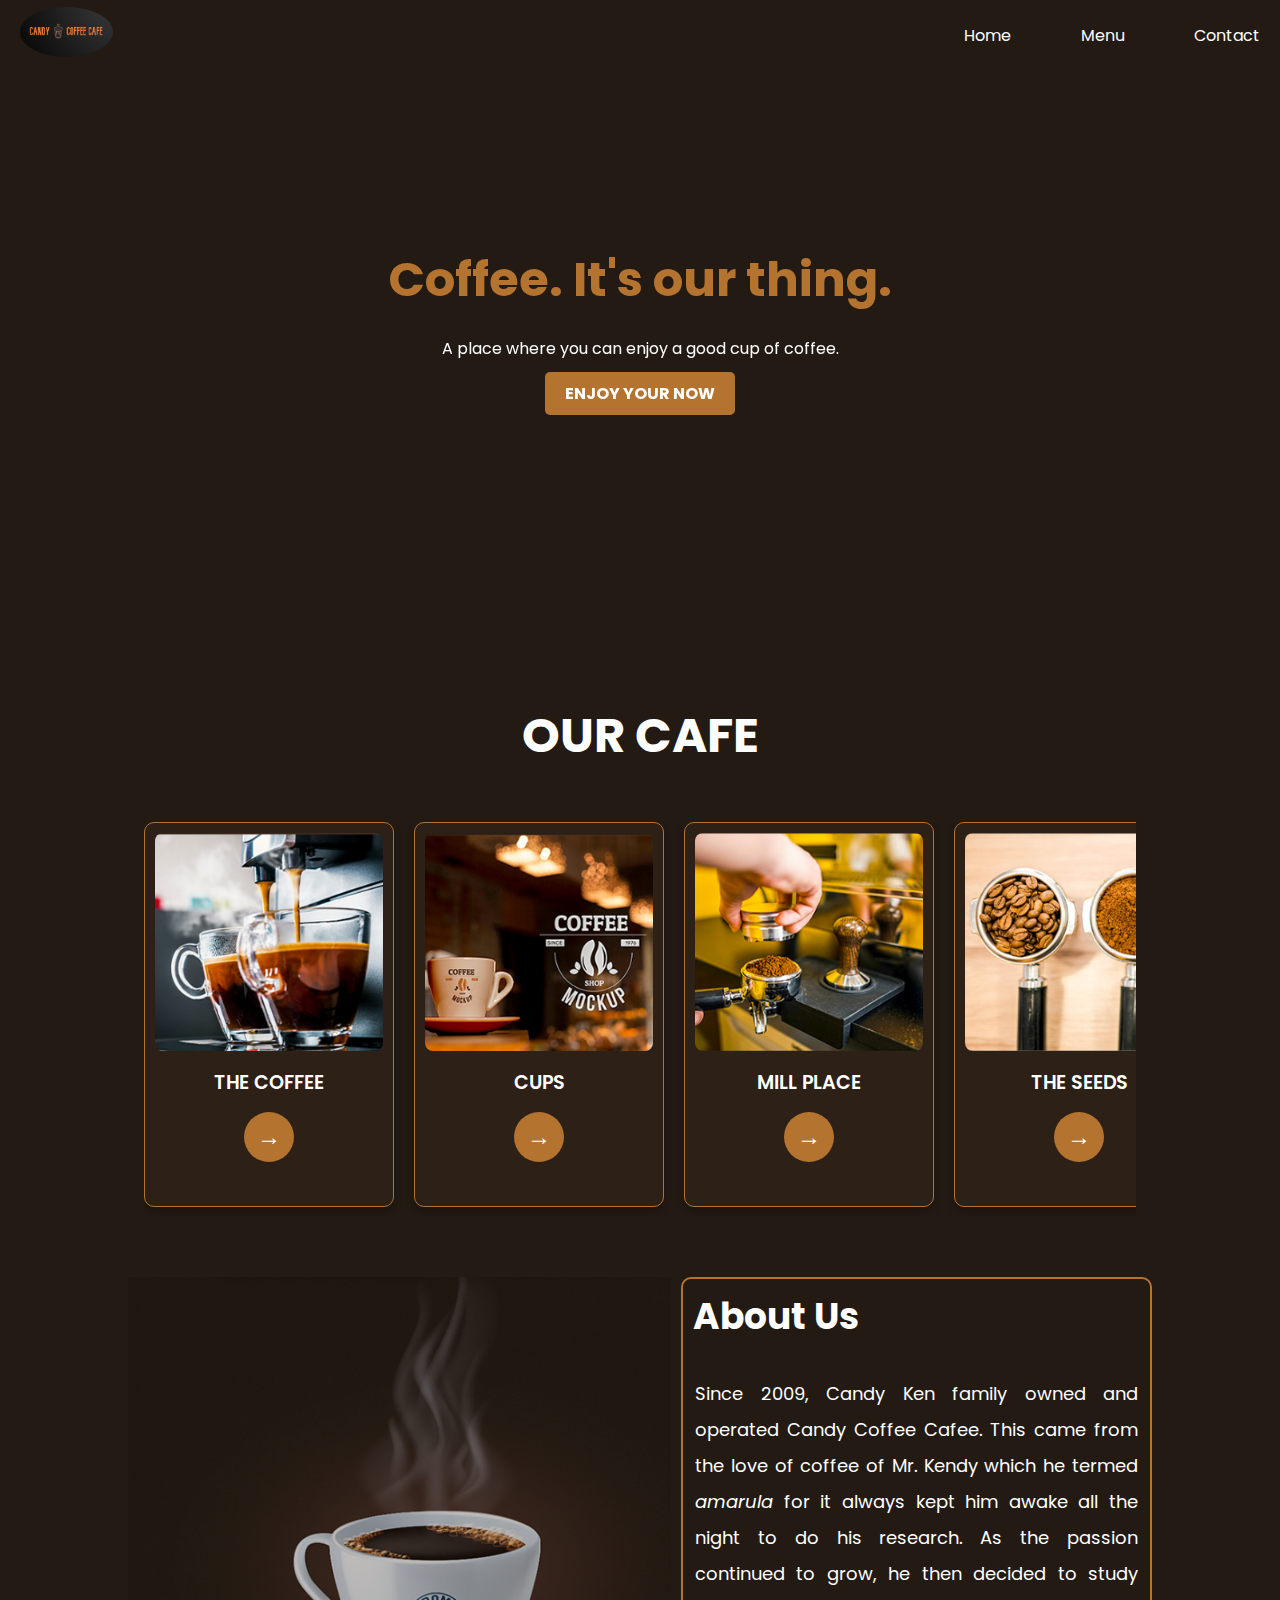
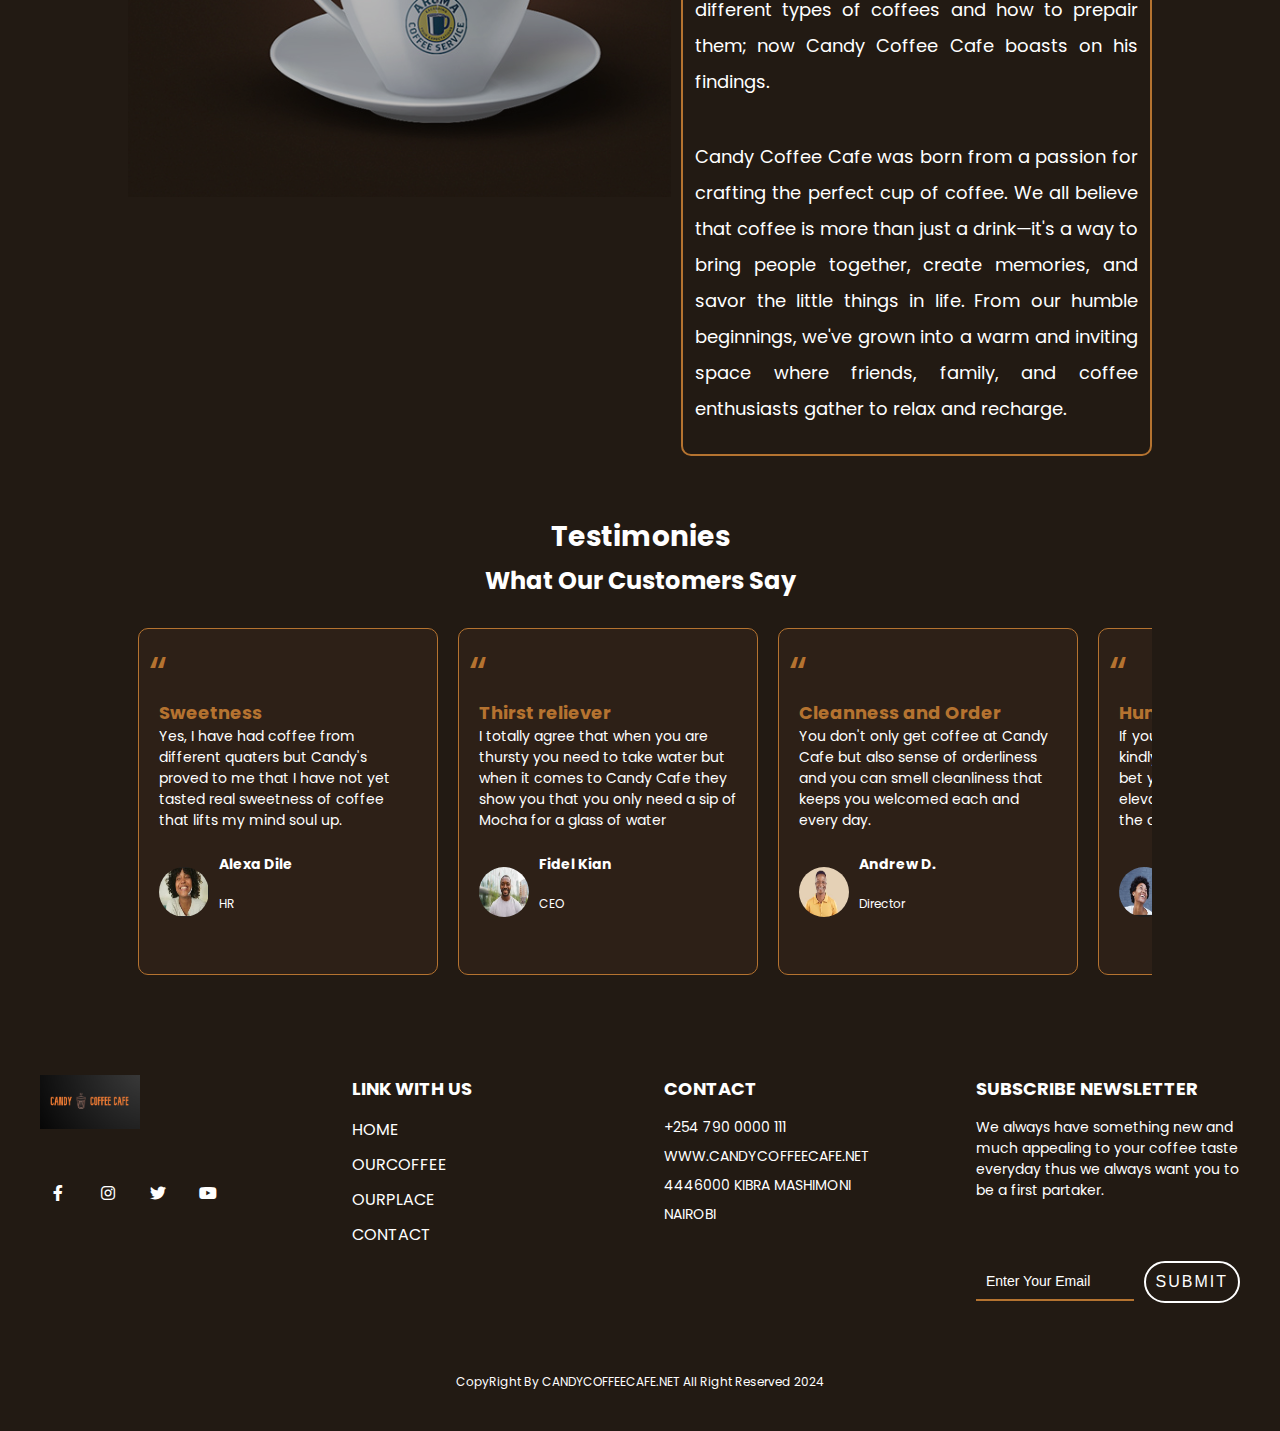
==== commit 889ca146: "Made the our menu to have the prices" ====
--- a/index.html
+++ b/index.html
@@ -27,8 +27,7 @@
 
           <ul class="nav-links">
             <li><a href="index.html" target="_blank">Home</a></li>
-            <li><a href="#">Our Place</a></li>
-            <li><a href="our-coffee.html" target="_blank">Our Coffee</a></li>
+            <li><a href="our-coffee.html" target="_blank">Menu</a></li>
             <li><a href="contact.html" target="_blank">Contact</a></li>
           </ul>
         </nav>
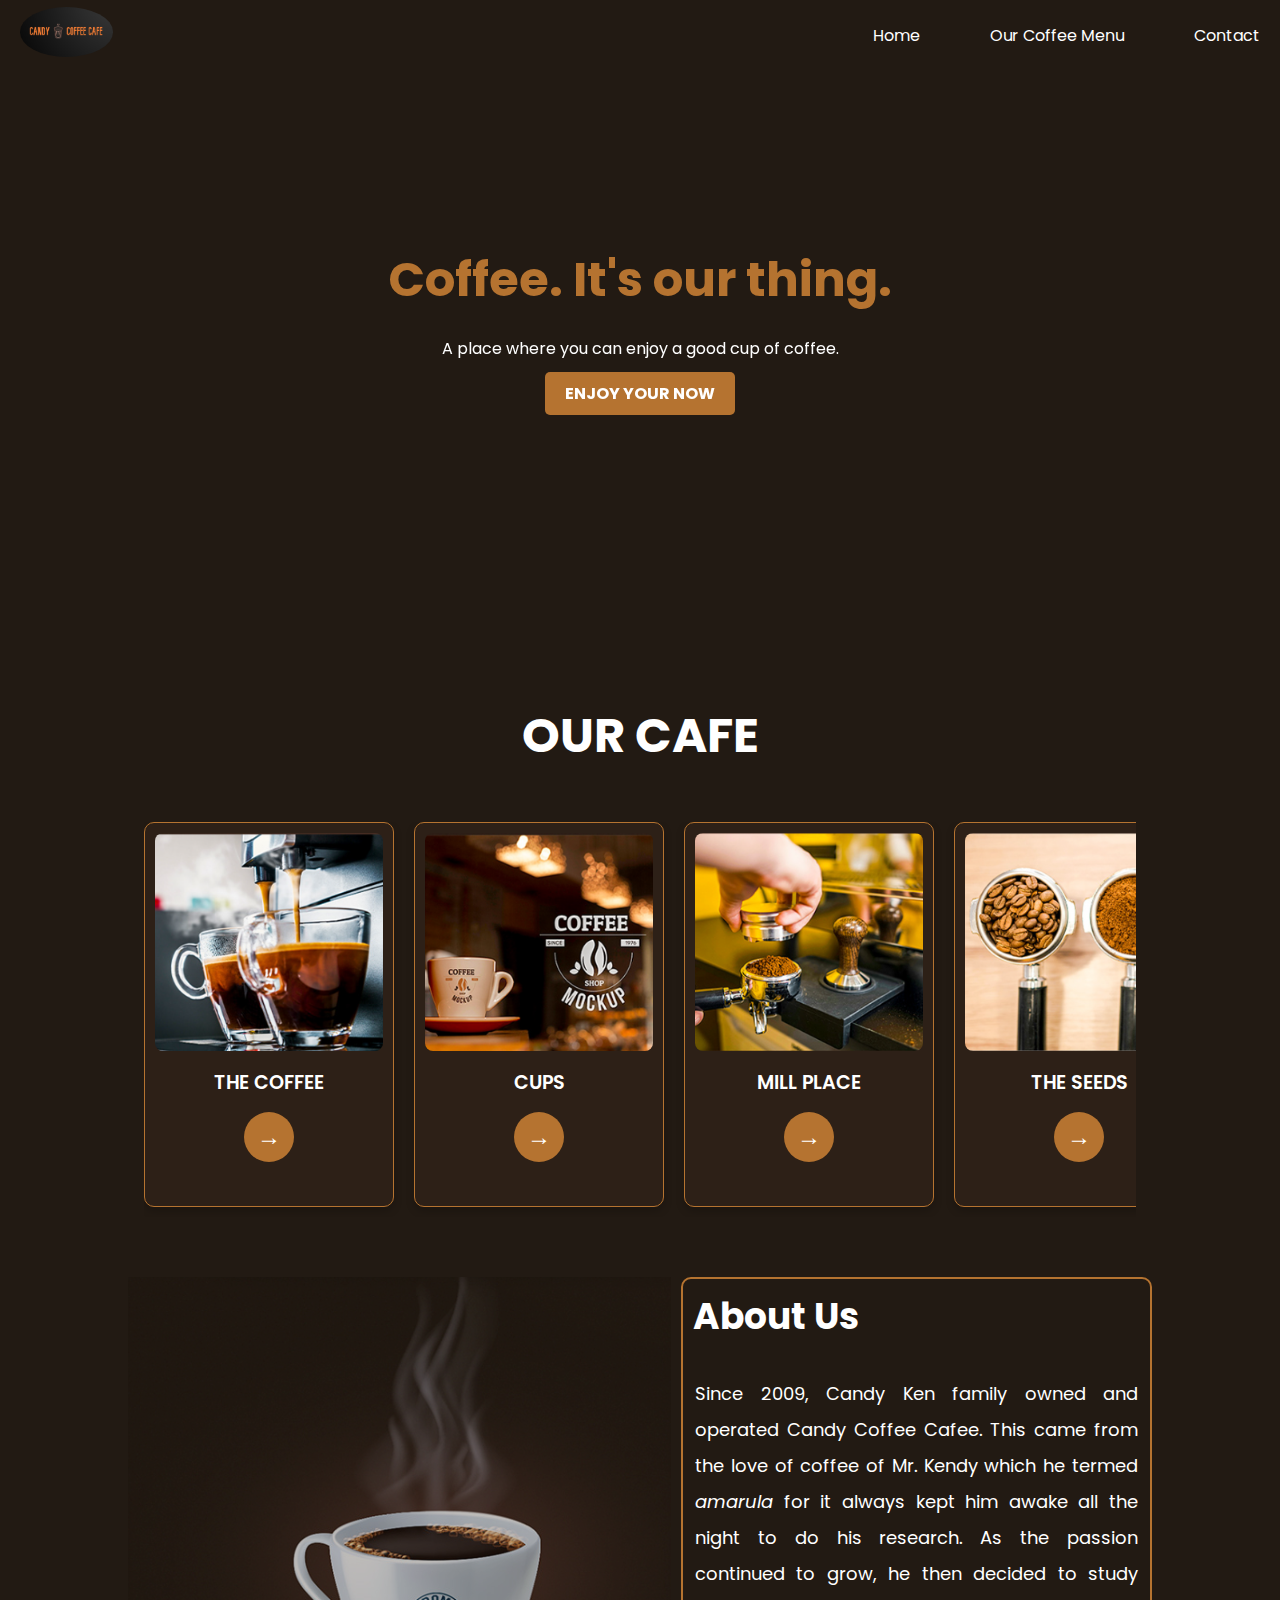
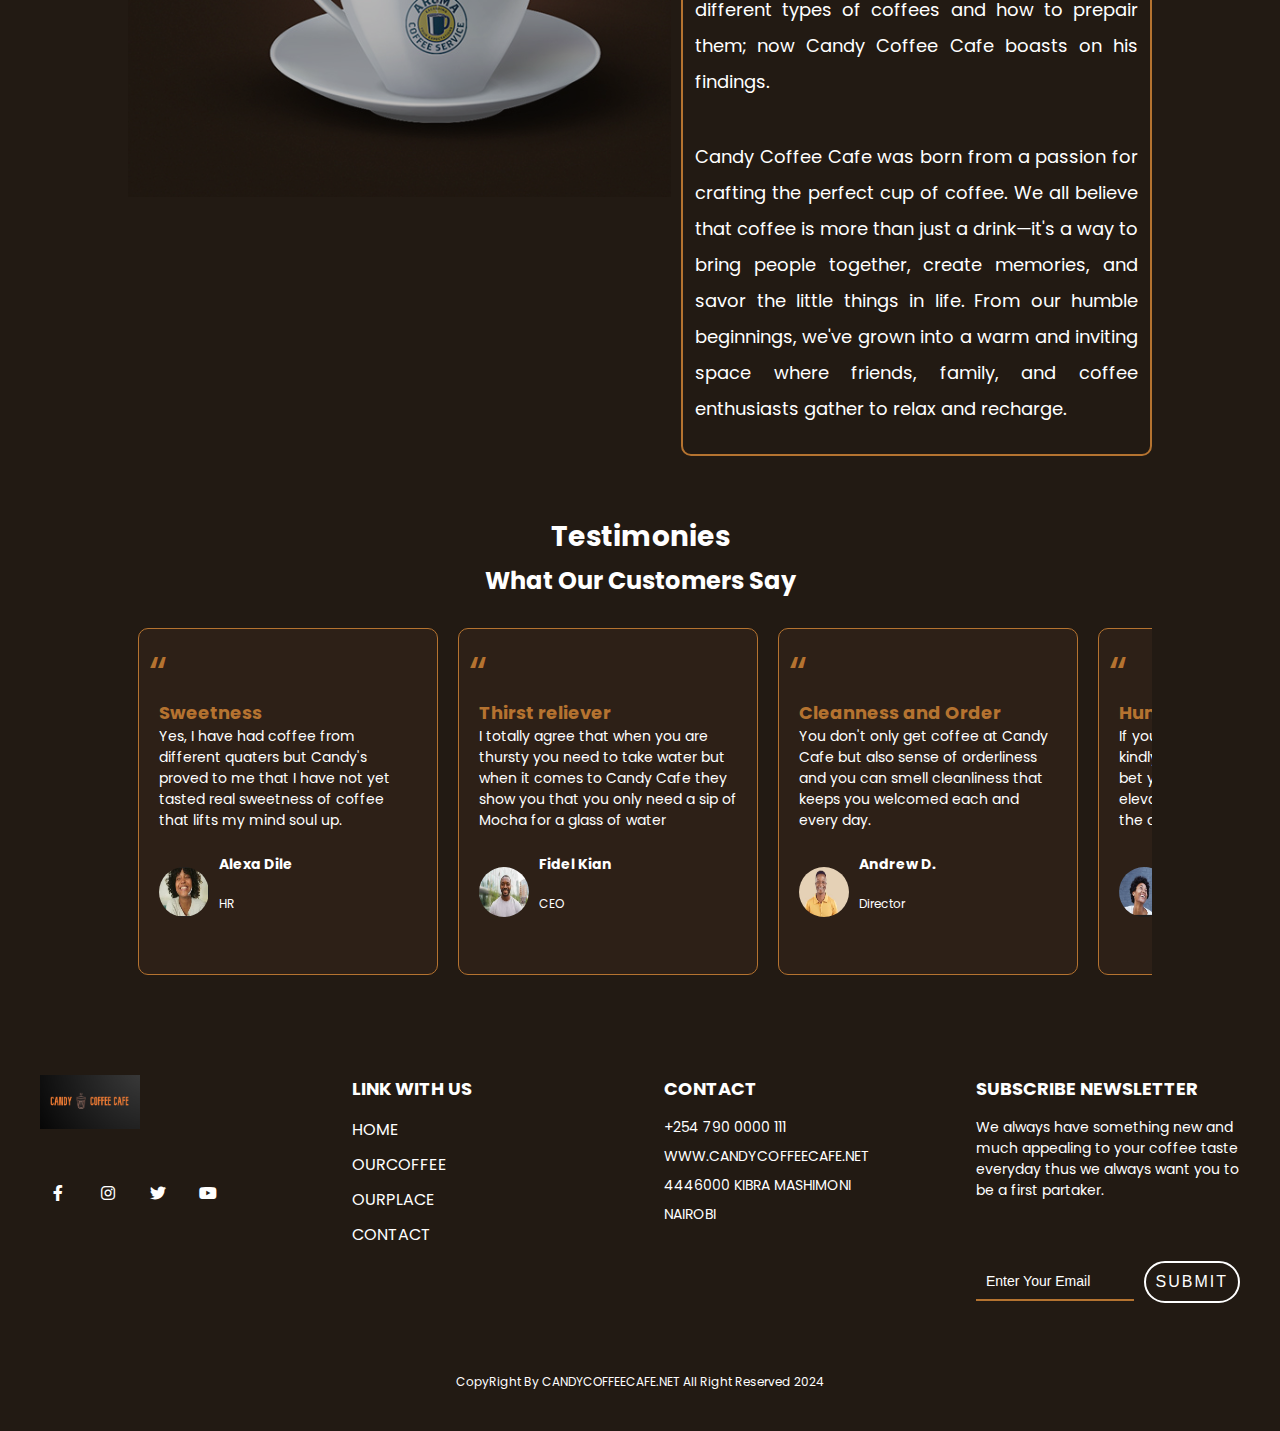
==== commit 64fa2ae6: "Made changes" ====
--- a/index.html
+++ b/index.html
@@ -27,7 +27,7 @@
 
           <ul class="nav-links">
             <li><a href="index.html" target="_blank">Home</a></li>
-            <li><a href="our-coffee.html" target="_blank">Menu</a></li>
+            <li><a href="our-coffee.html" target="_blank">Our Coffee Menu</a></li>
             <li><a href="contact.html" target="_blank">Contact</a></li>
           </ul>
         </nav>
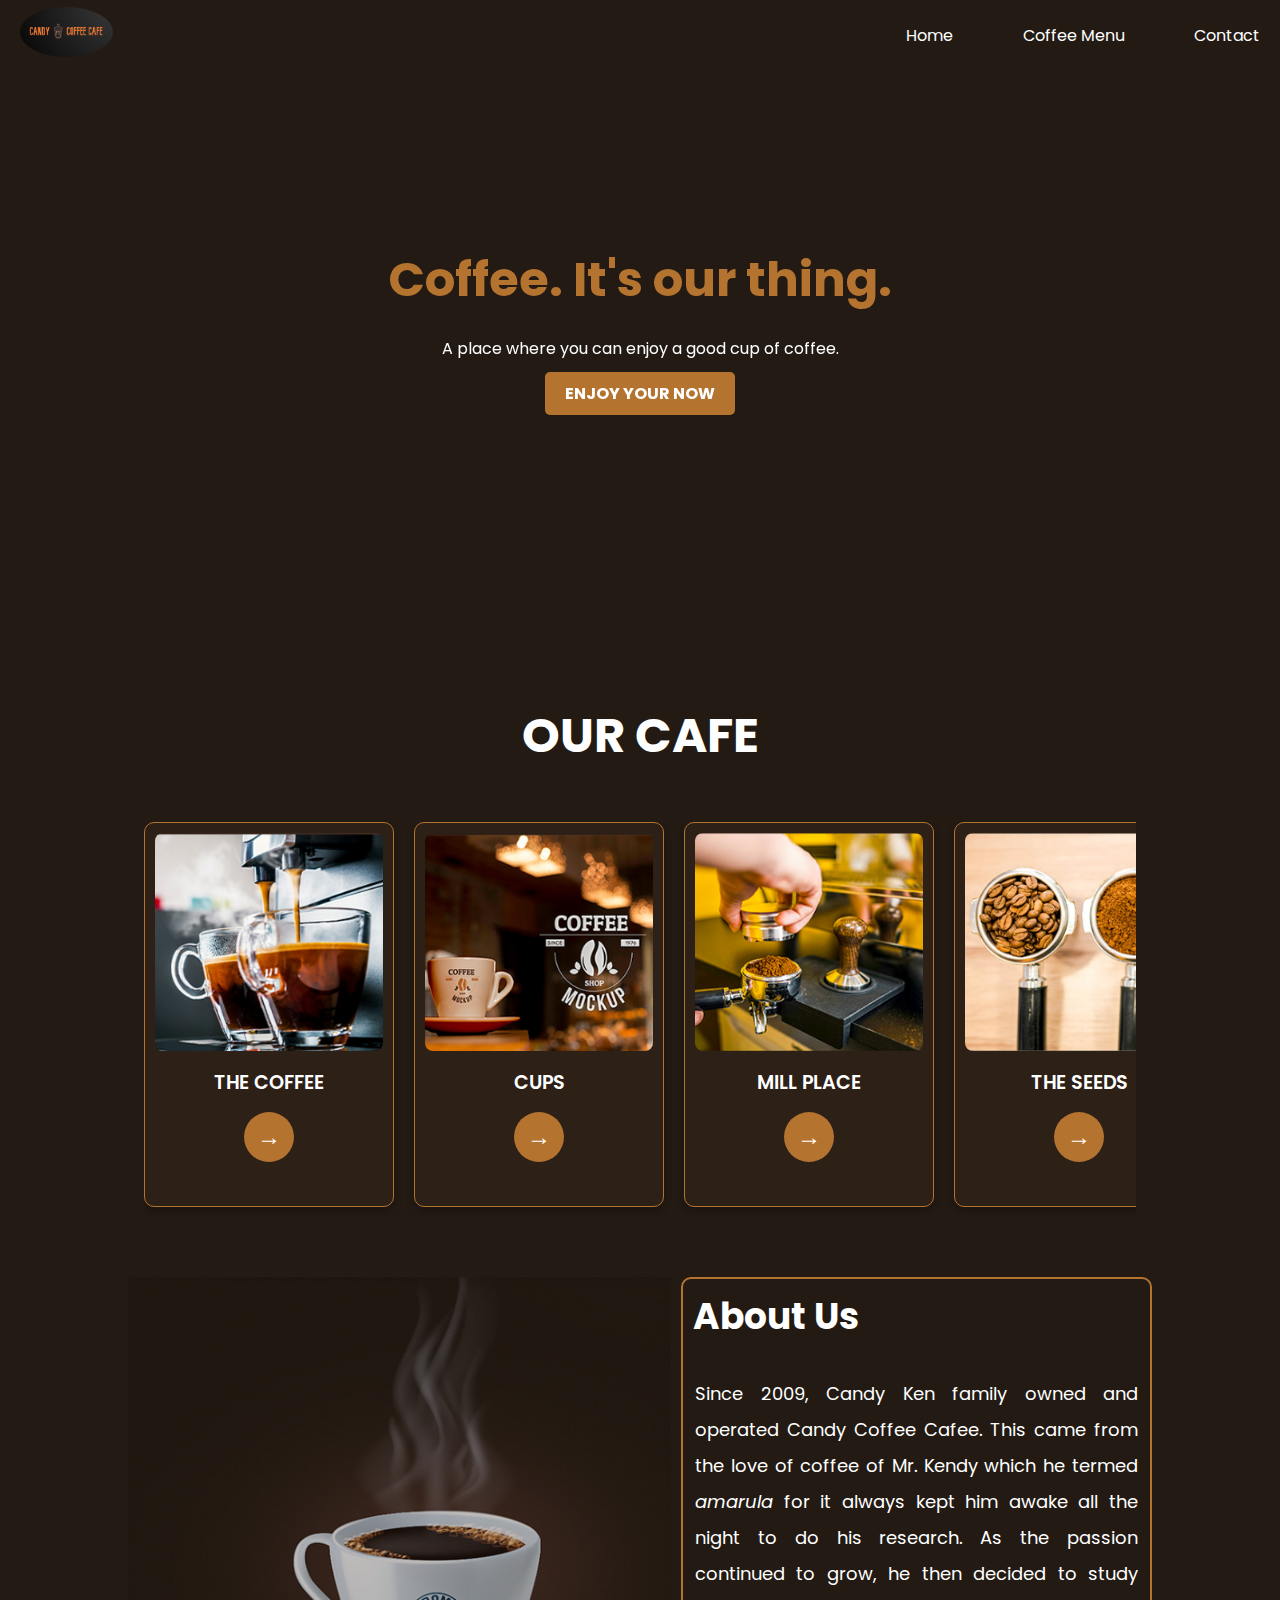
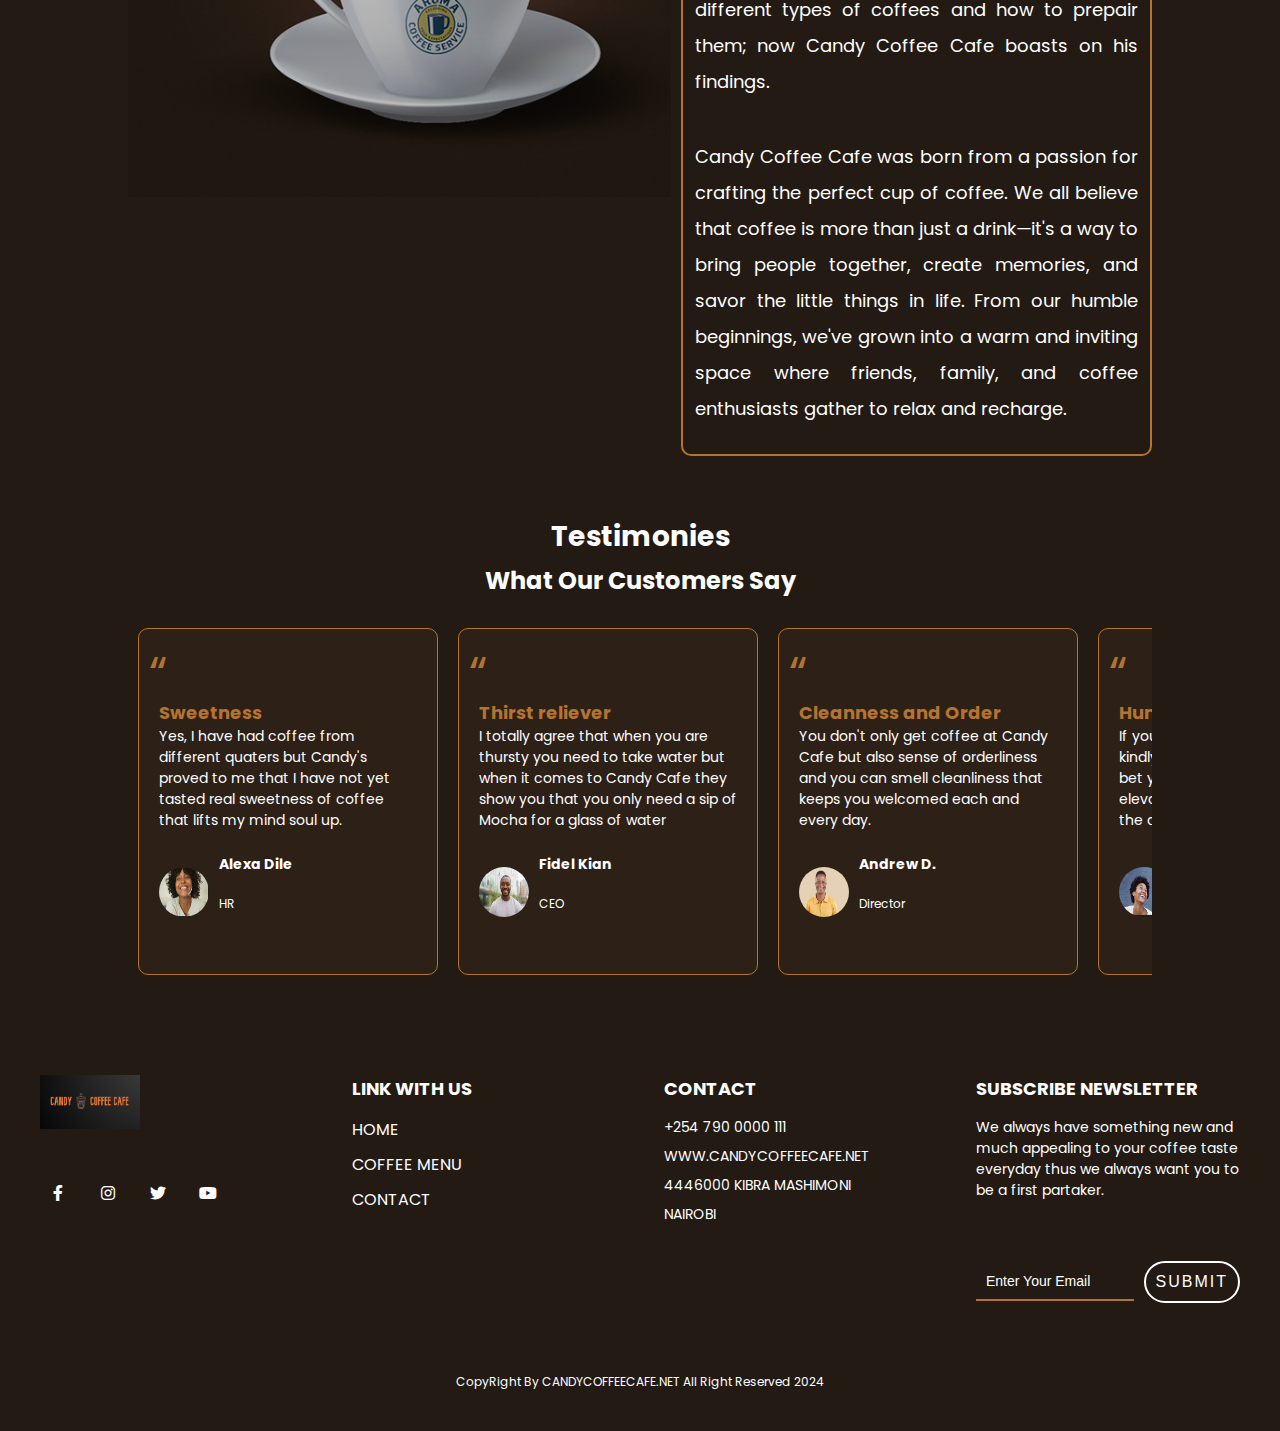
==== commit e8edc7f8: "removed the ourplace and menu and replaced it with our coffee" ====
--- a/index.html
+++ b/index.html
@@ -27,7 +27,7 @@
 
           <ul class="nav-links">
             <li><a href="index.html" target="_blank">Home</a></li>
-            <li><a href="our-coffee.html" target="_blank">Our Coffee Menu</a></li>
+            <li><a href="our-coffee.html" target="_blank">Coffee Menu</a></li>
             <li><a href="contact.html" target="_blank">Contact</a></li>
           </ul>
         </nav>
@@ -273,8 +273,7 @@
         <h4>LINK WITH US</h4>
         <ul>
           <li><a href="index.html" target="_blank">HOME</a></li>
-          <li><a href="our-coffee.html" target="_blank">OURCOFFEE</a></li>
-          <li><a href="#">OURPLACE</a></li>
+          <li><a href="our-coffee.html" target="_blank">COFFEE MENU</a></li>
           <li><a href="./contact.html" target="_blank">CONTACT</a></li>
         </ul>
       </div>
--- a/css/style.css
+++ b/css/style.css
@@ -316,7 +316,7 @@
   width: 40%;
 }
 .contact-section .contact-info h2 {
-  font-size: 48px;
+  font-size: 30px;
   font-weight: bold;
   margin-bottom: 30px;
 }
